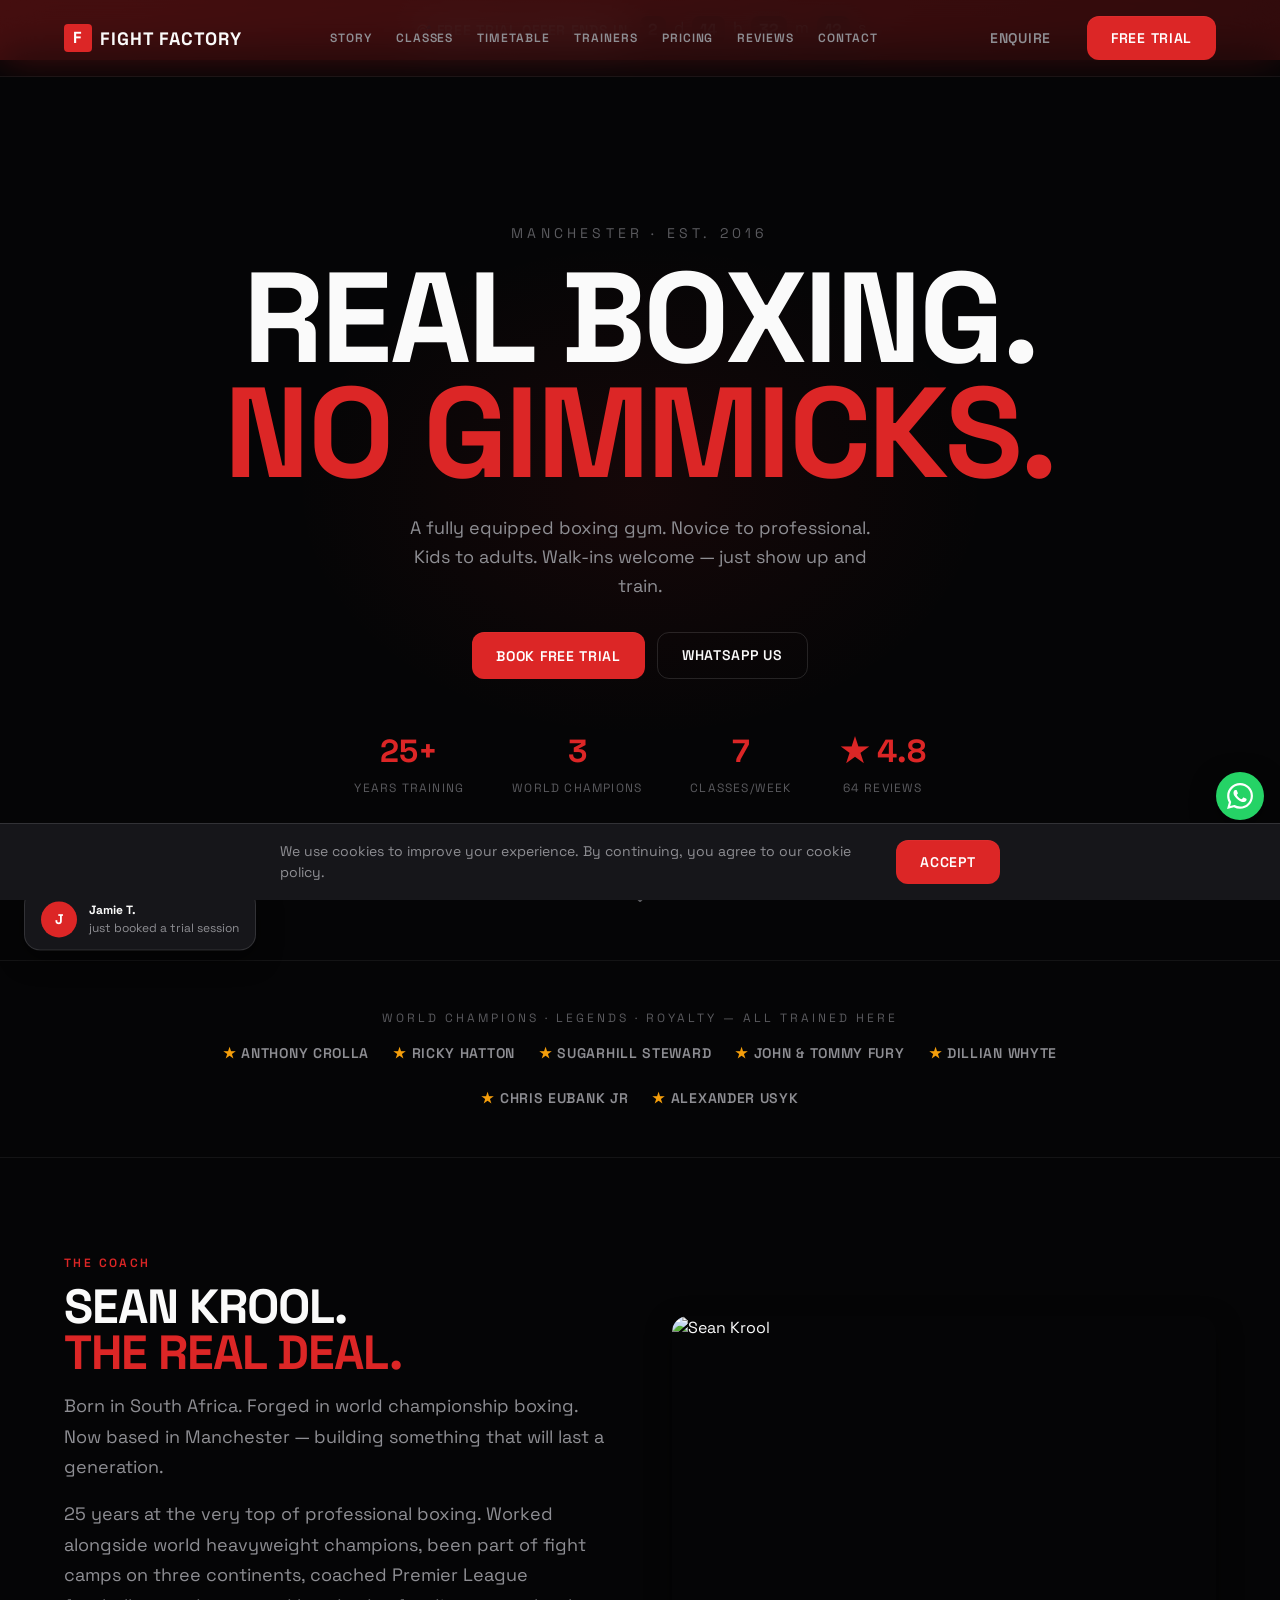
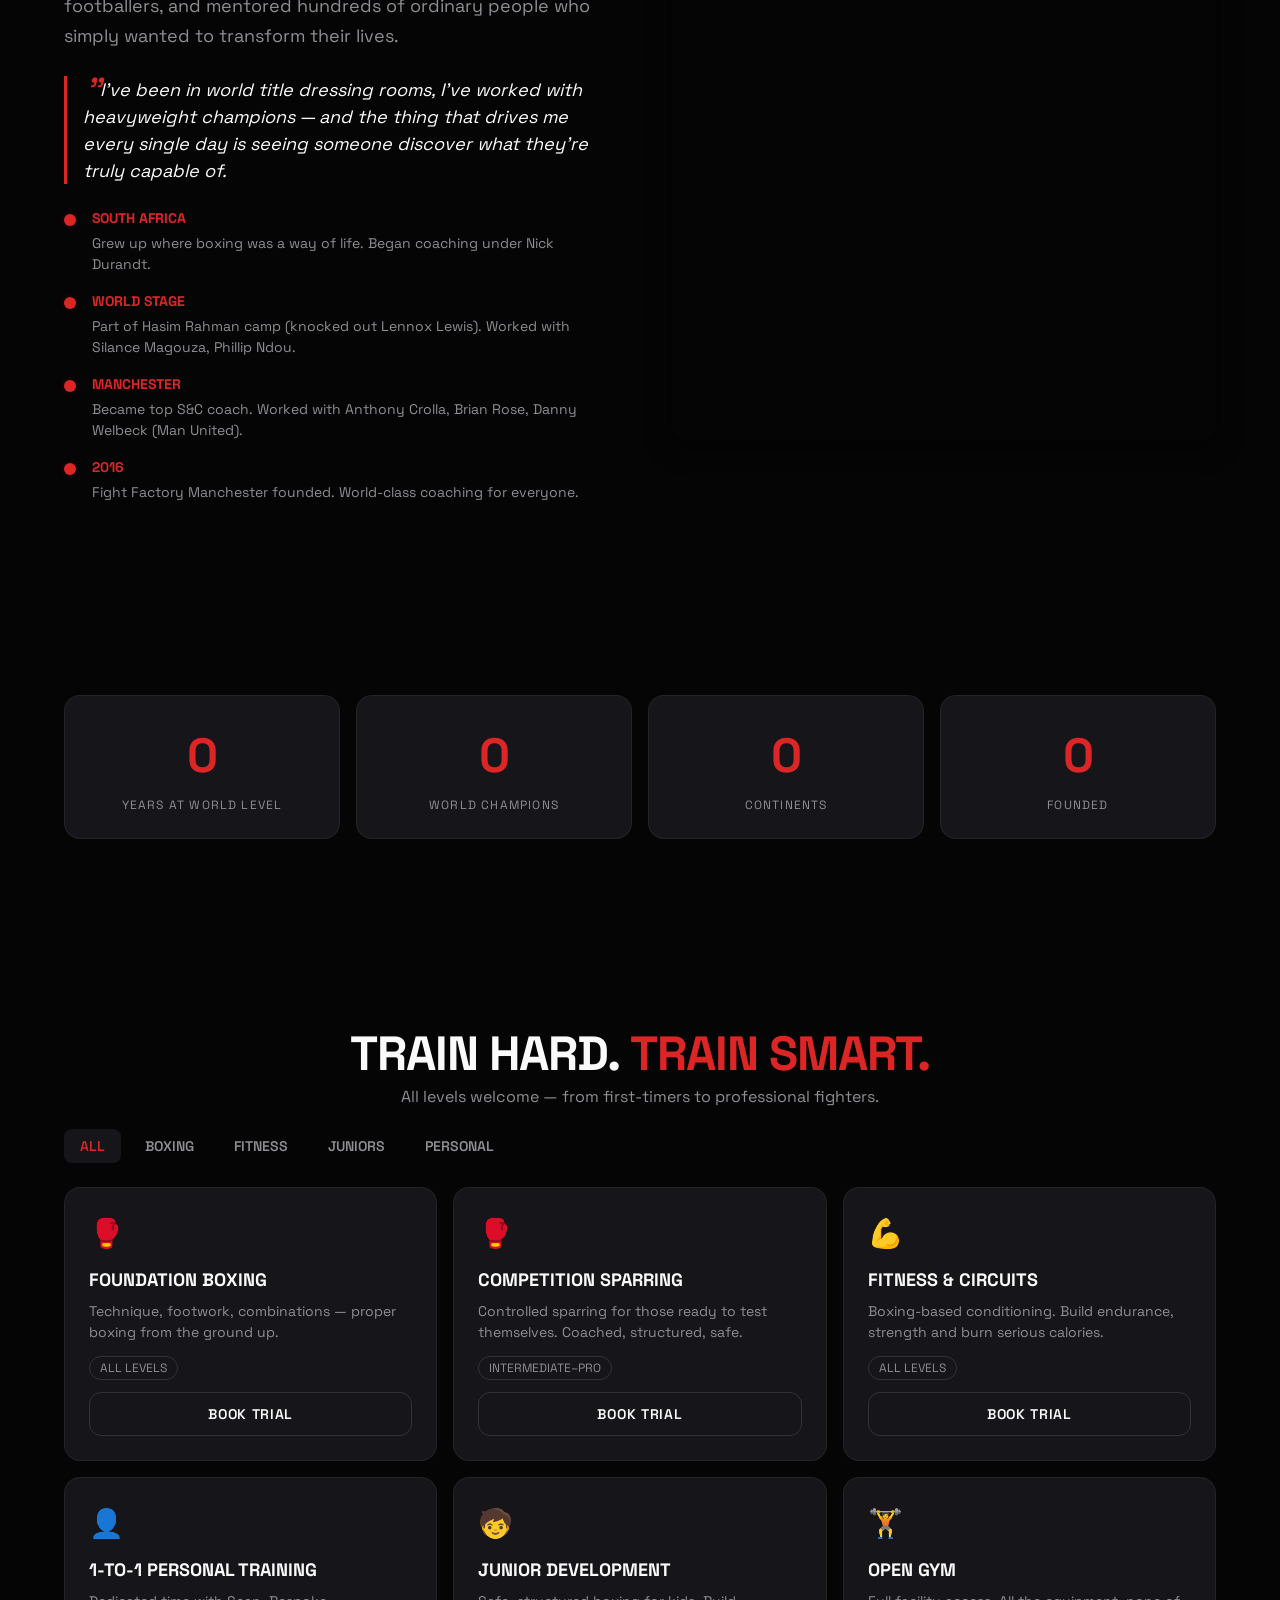
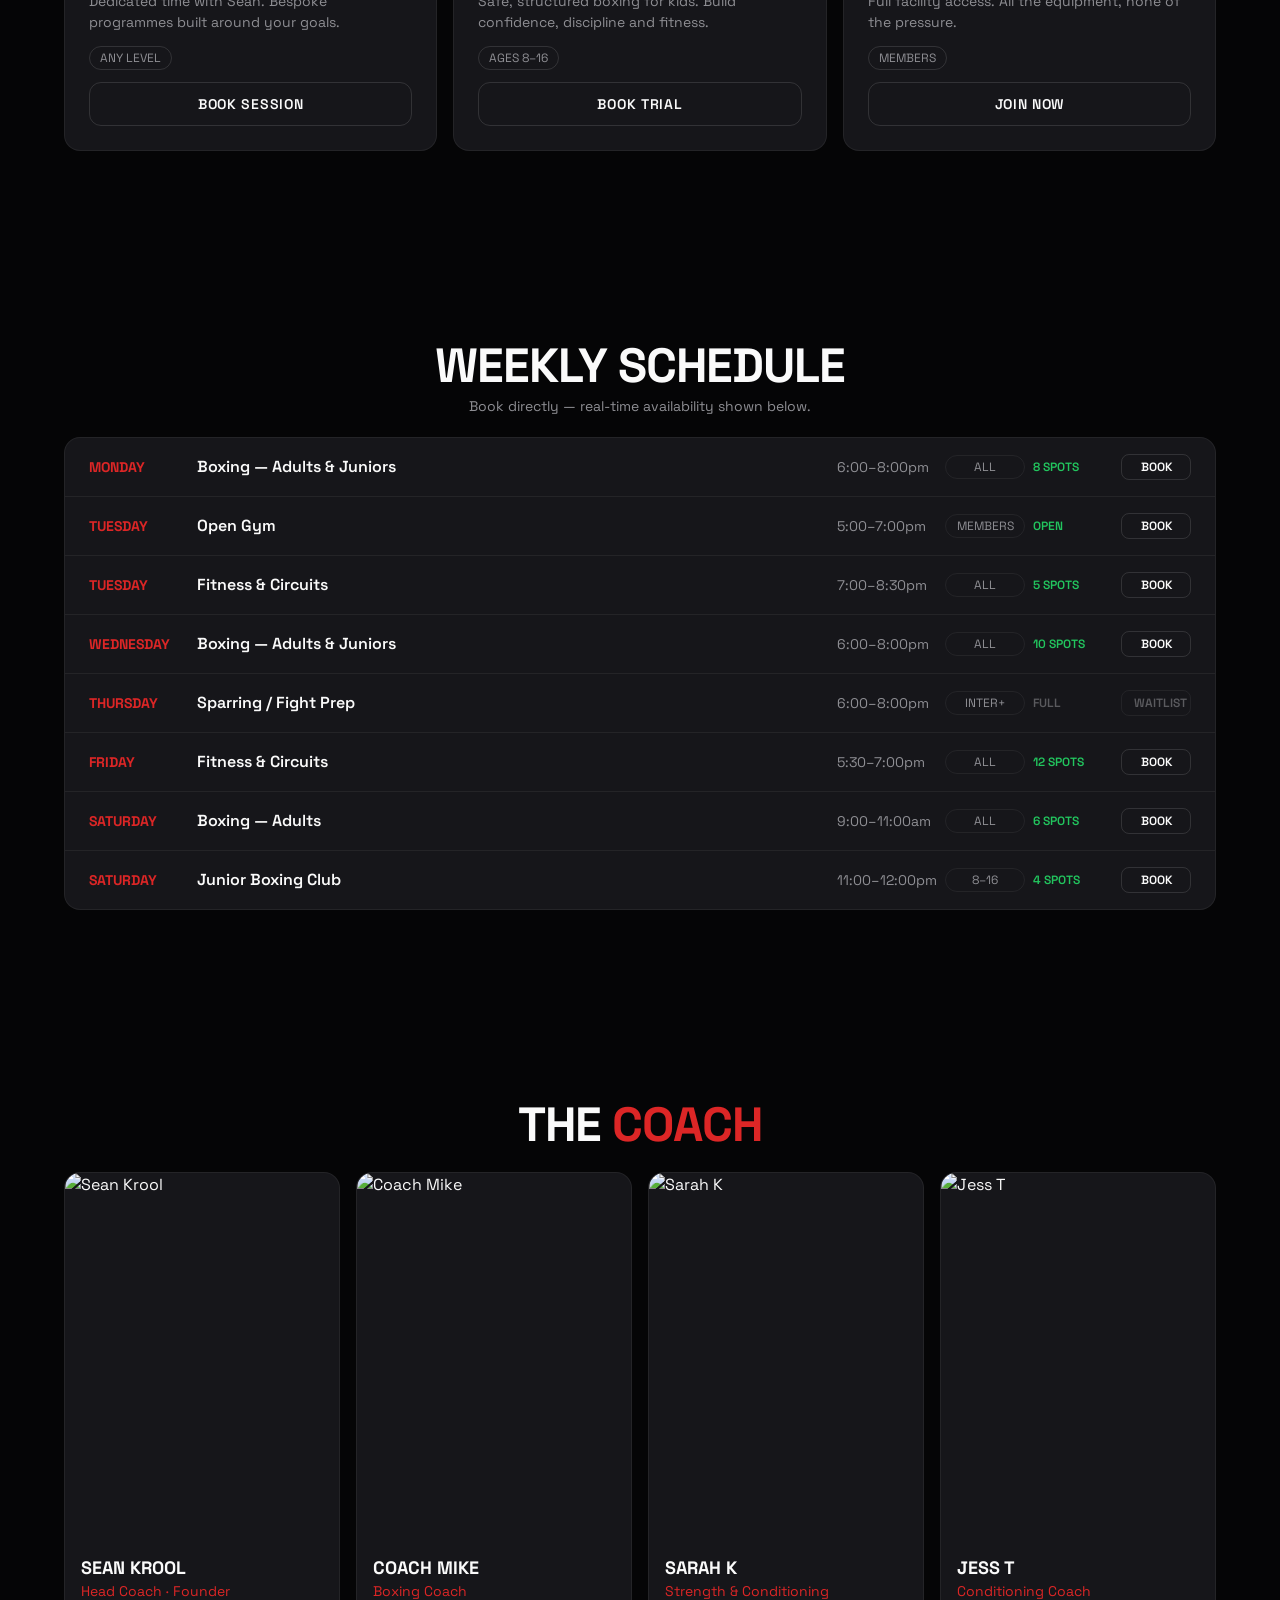
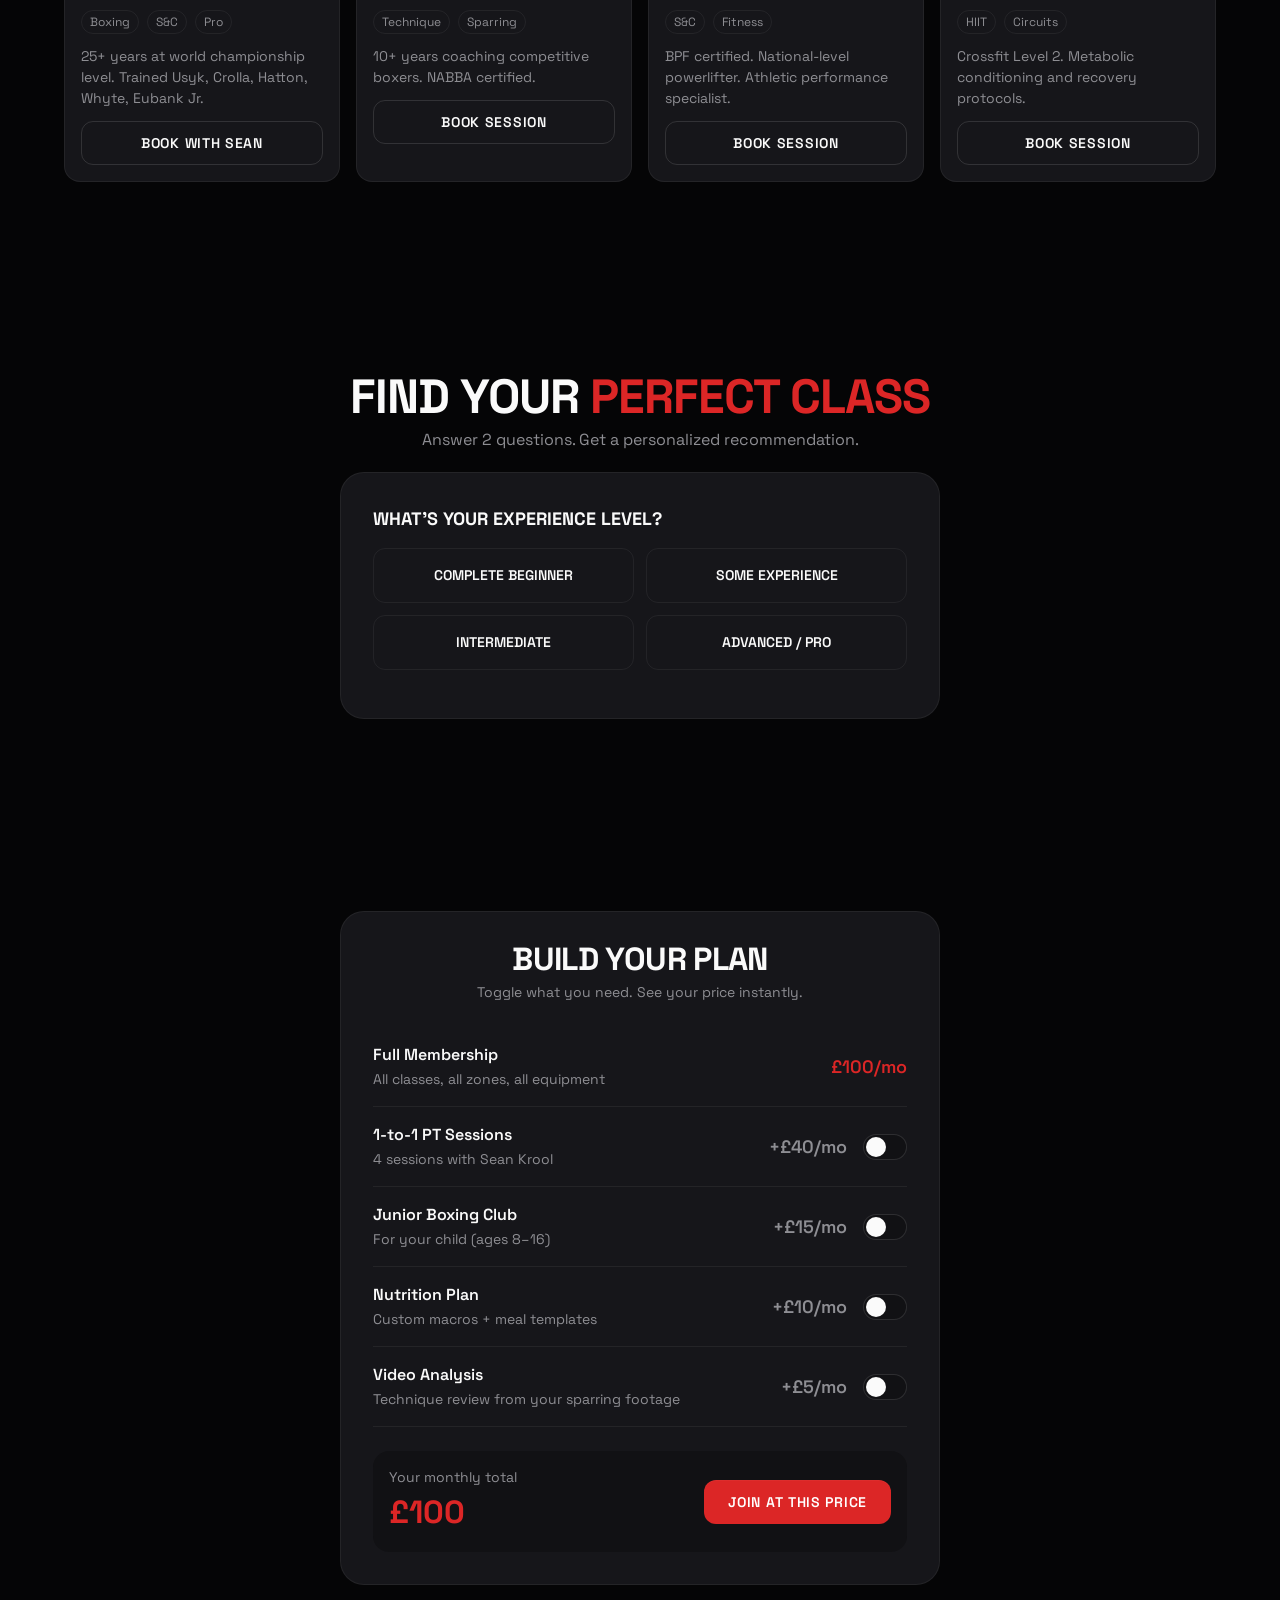
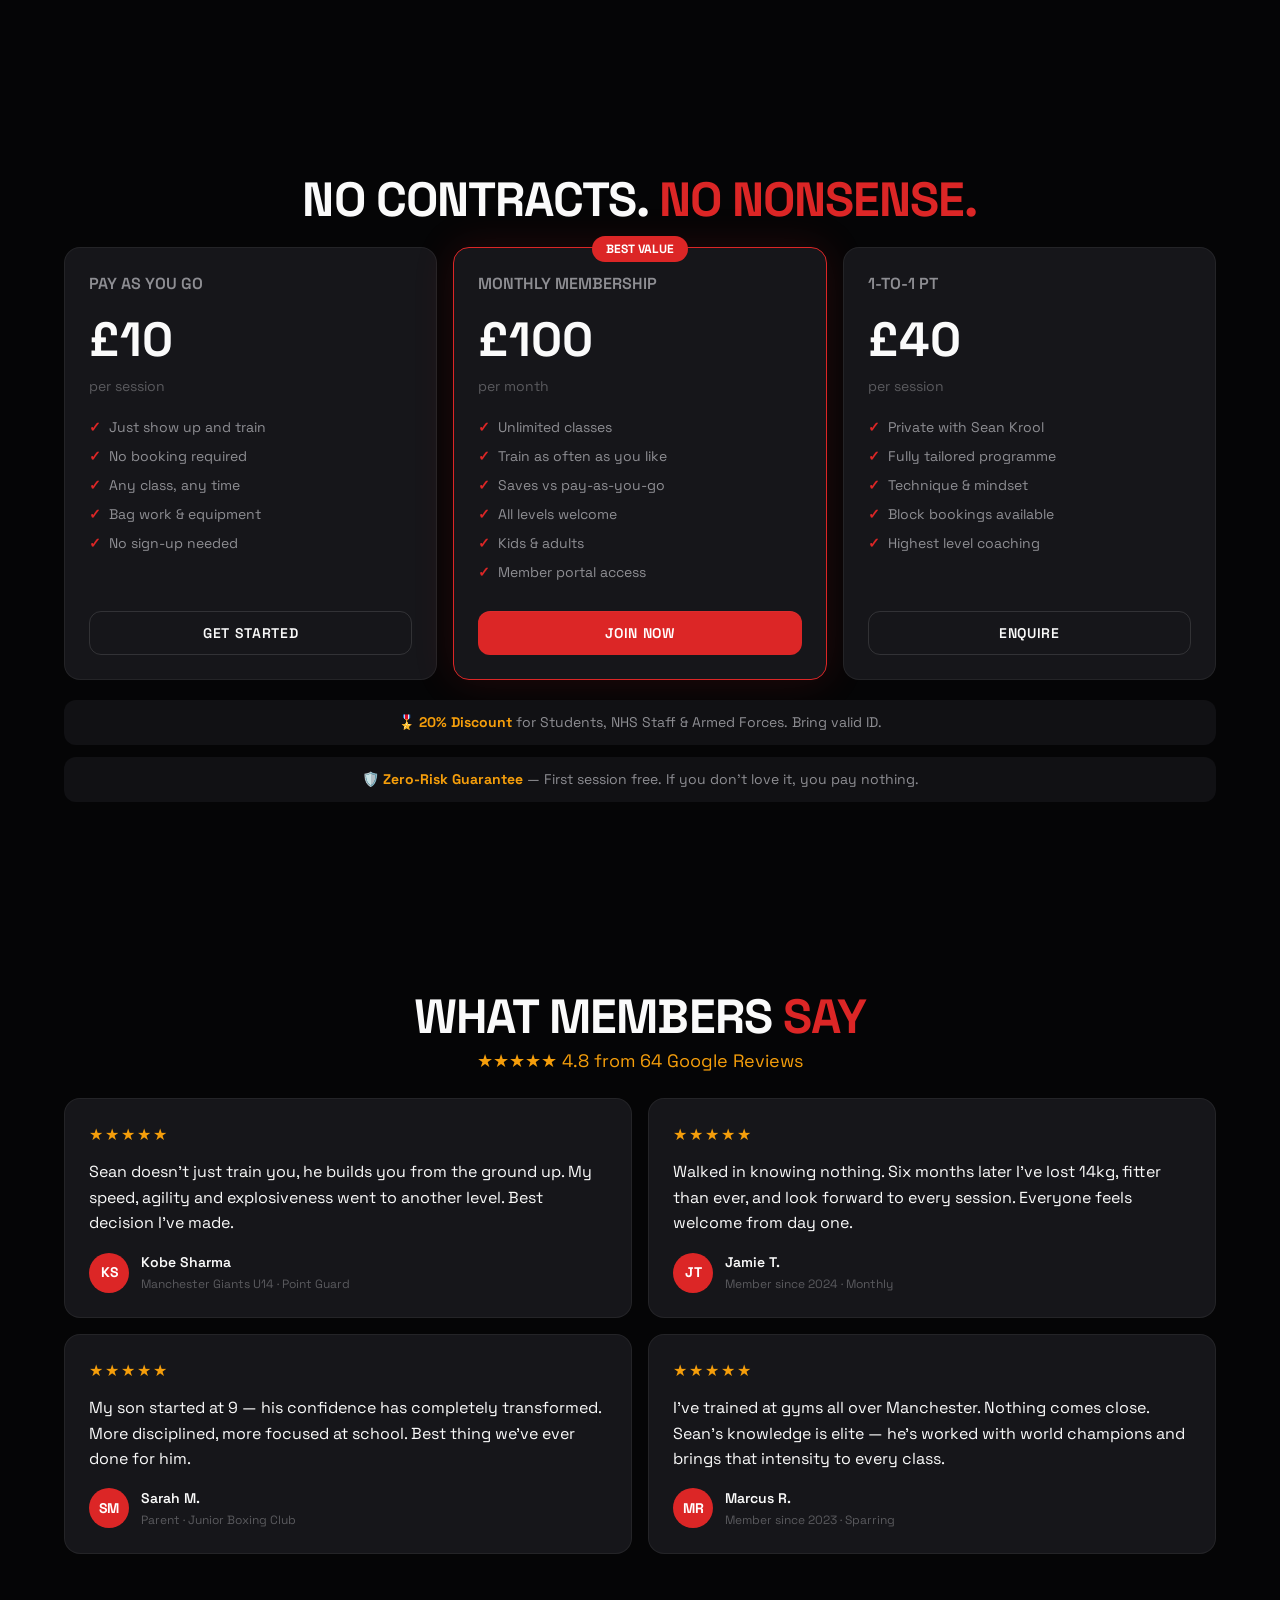
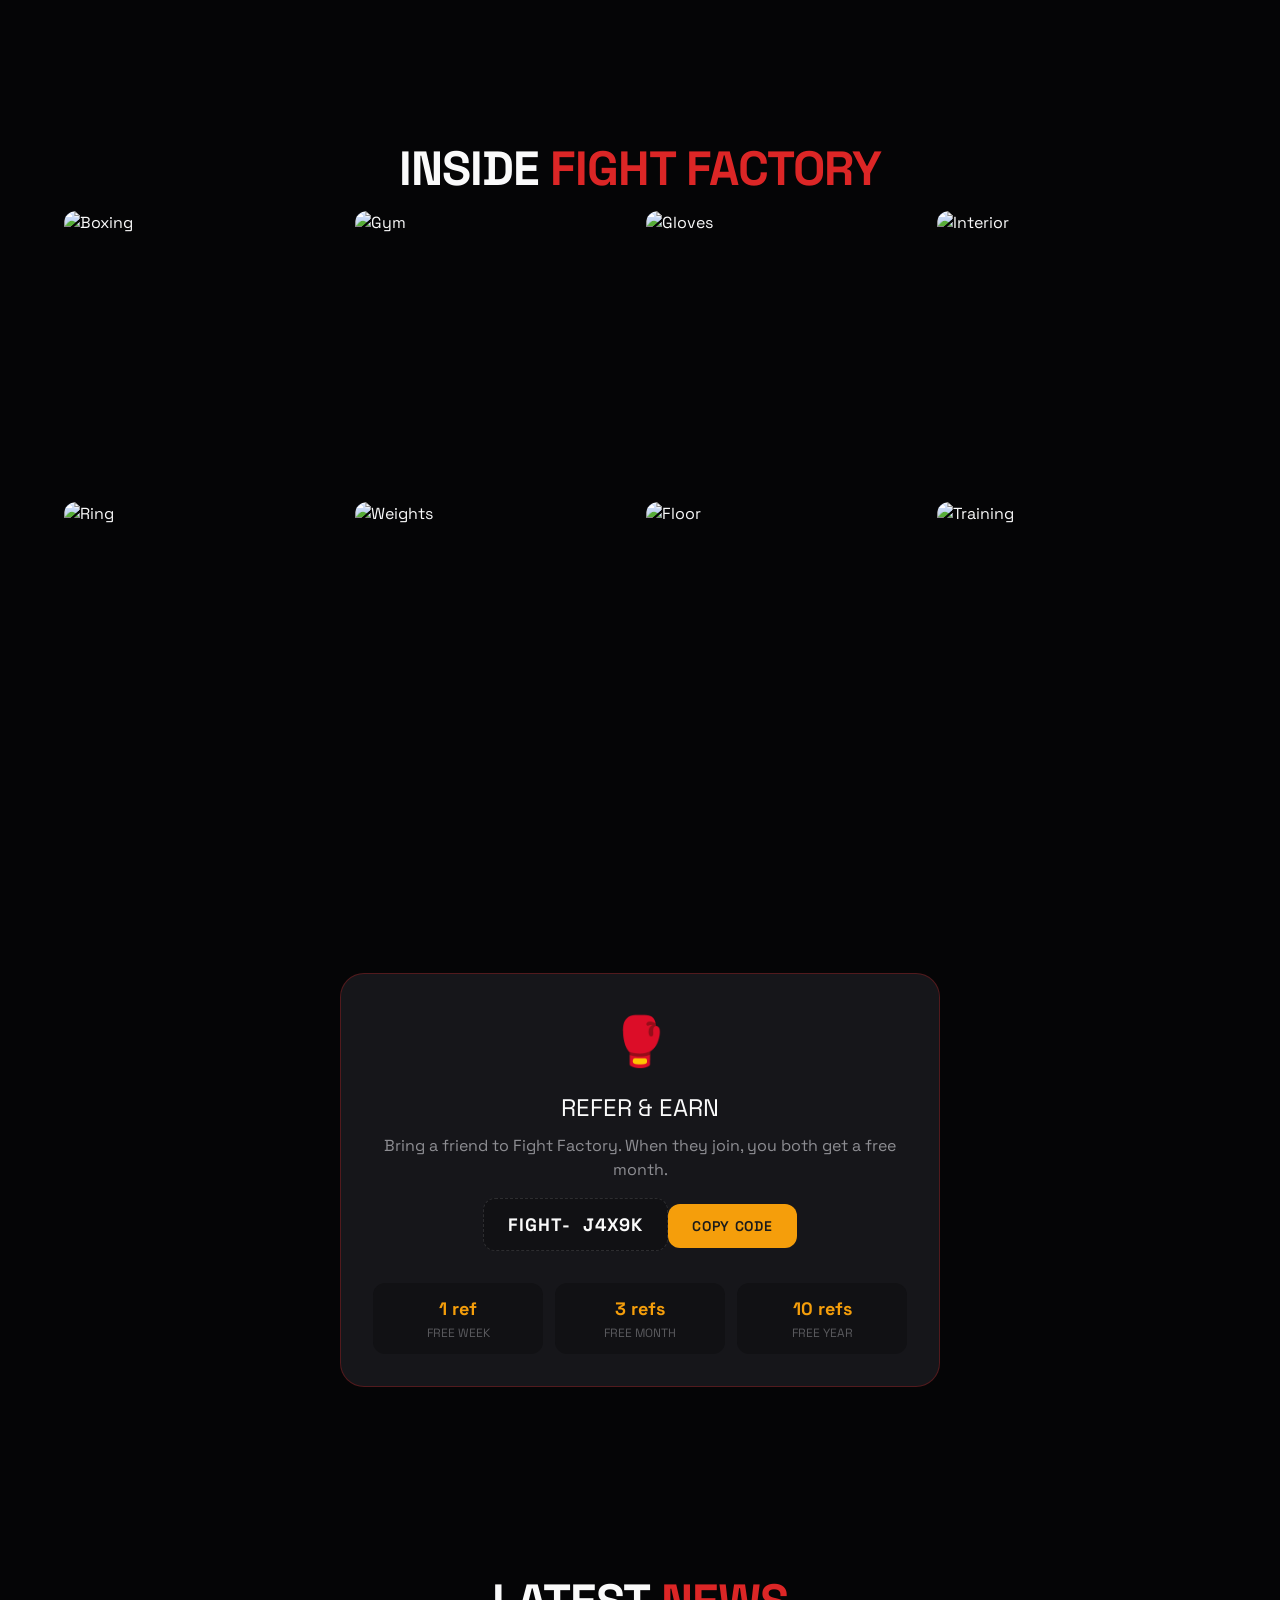
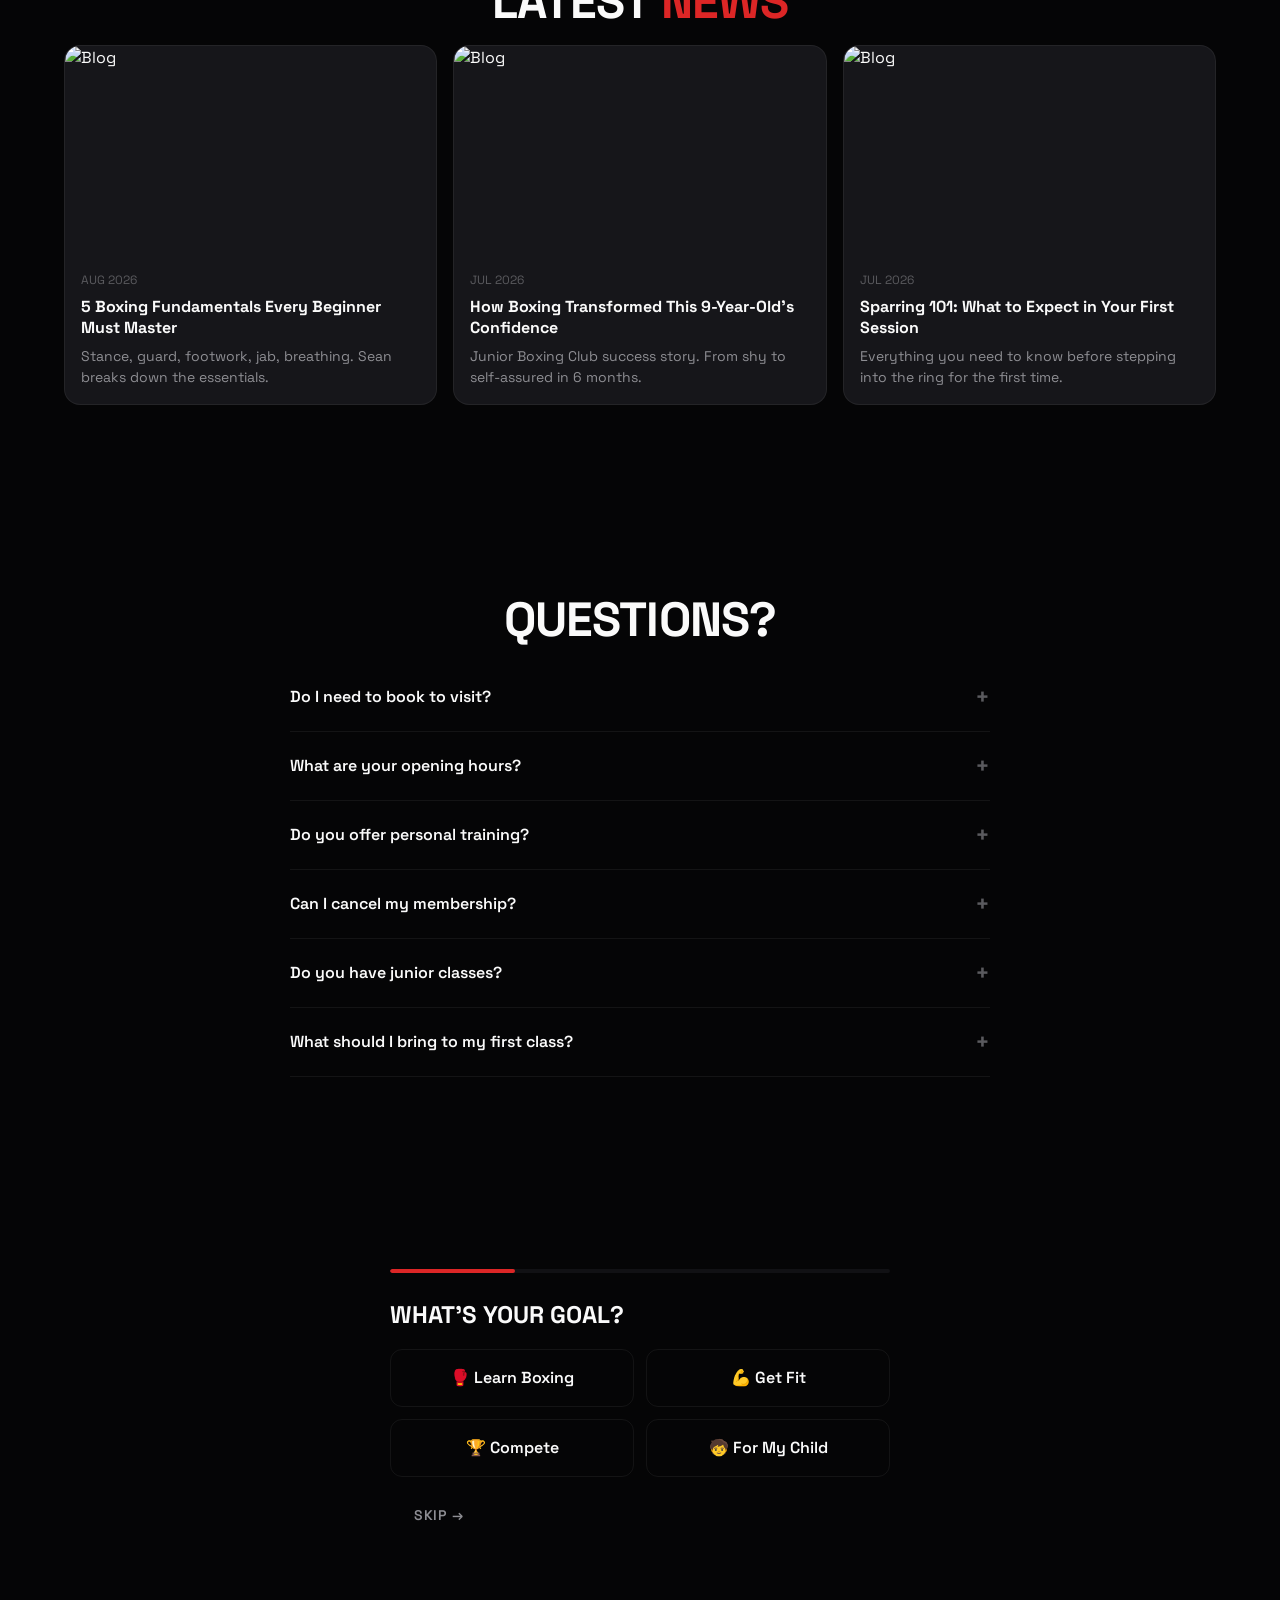
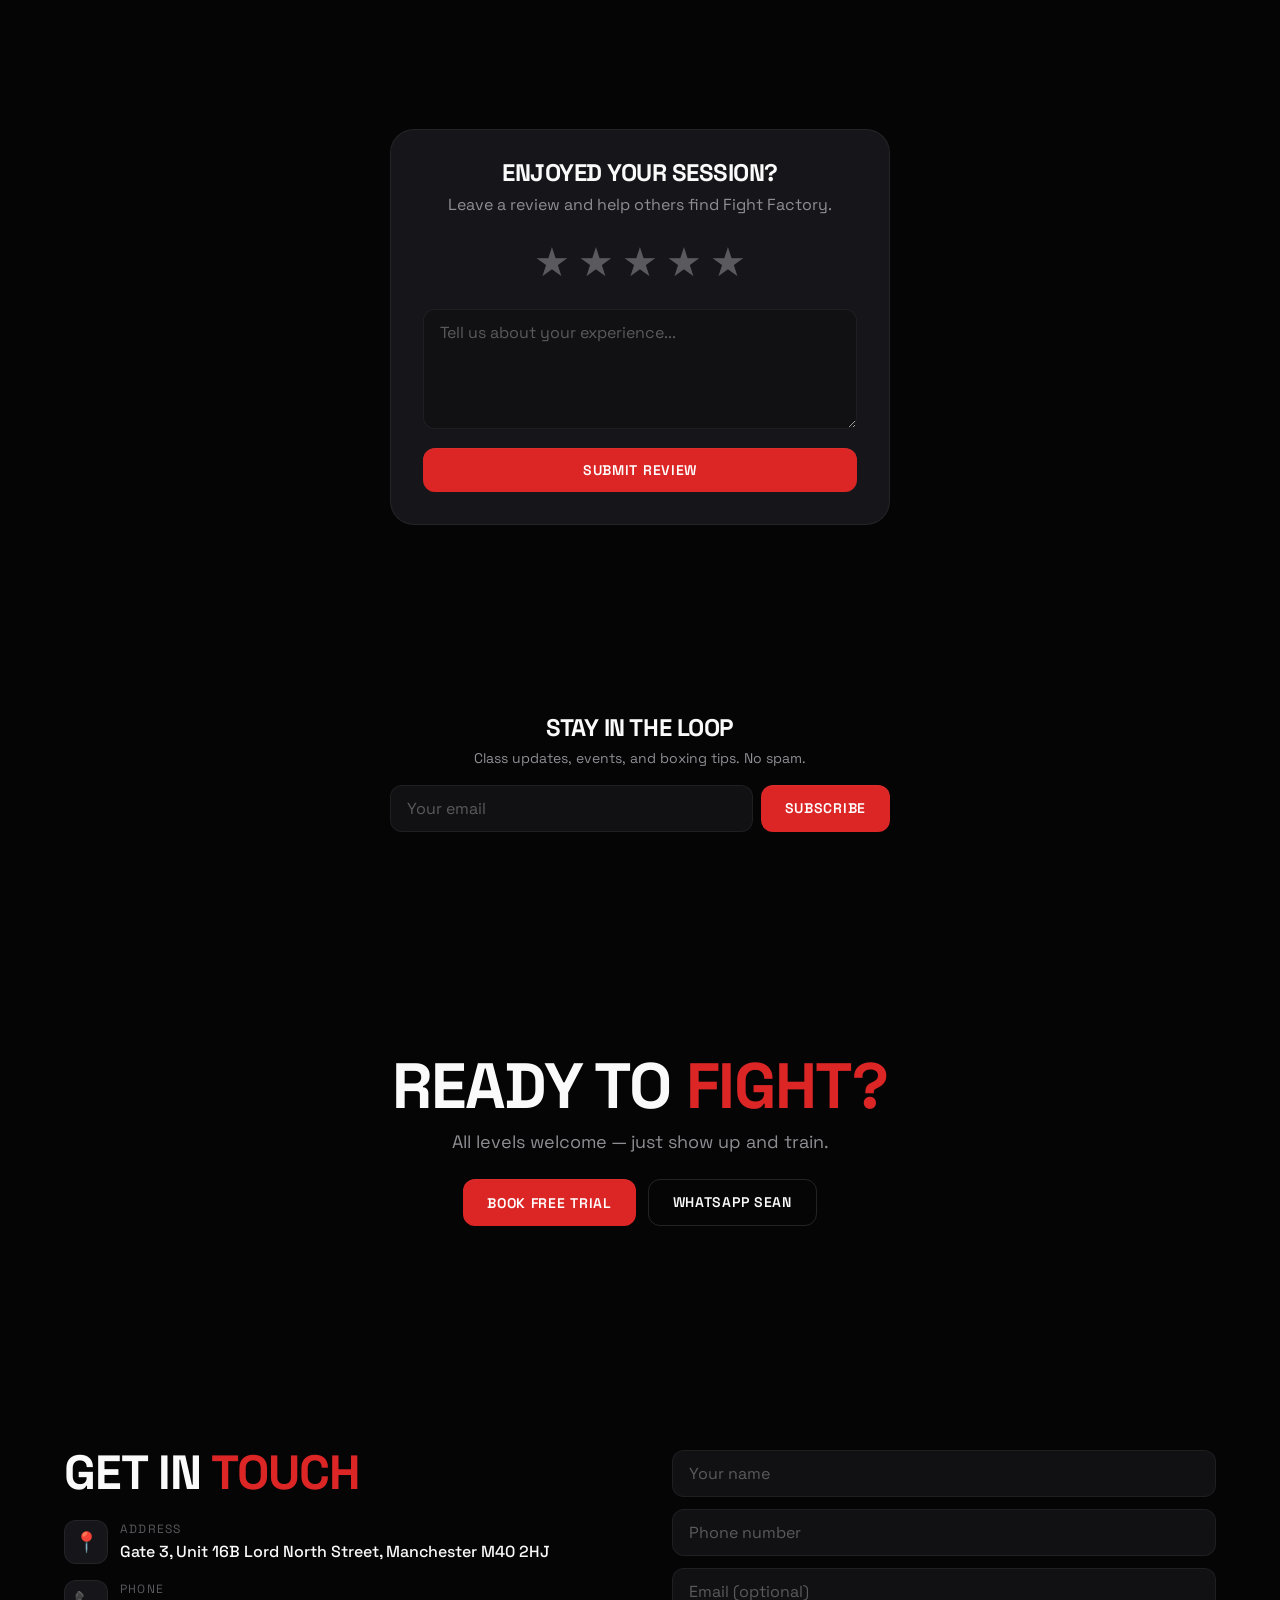
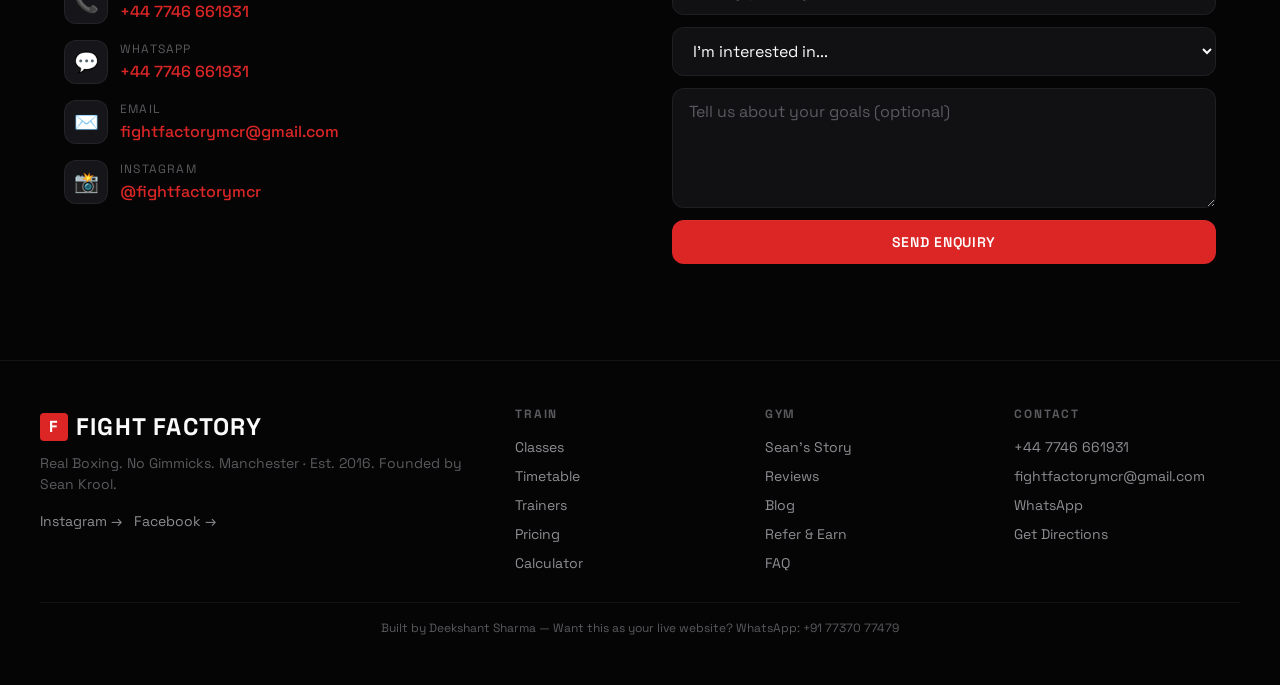
==== website/index.html @ 26ea892b "Fight Factory Manchester - Public Website" ====
<!DOCTYPE html>
<html lang="en">
<head>
<meta charset="UTF-8">
<meta name="viewport" content="width=device-width, initial-scale=1.0">
<title>Fight Factory Manchester — Real Boxing. No Gimmicks. | Sean Krool</title>
<meta name="description" content="Manchester's premier boxing gym. Founded 2016 by Sean Krool. 25+ years at world championship level. World champions trained here. Novice to pro. Walk-ins welcome.">
<meta name="keywords" content="boxing gym manchester, boxing classes manchester, personal trainer manchester, fight factory, sean krool, boxing training, junior boxing, sparring manchester">
<meta name="robots" content="index, follow, max-image-preview:large">
<link rel="canonical" href="https://www.fightfactorymanchester.com/">
<meta property="og:type" content="website">
<meta property="og:title" content="Fight Factory Manchester — Real Boxing. No Gimmicks.">
<meta property="og:description" content="World champions have walked through these doors. Now it's your turn. Founded 2016 by Sean Krool.">
<meta property="og:image" content="https://images.unsplash.com/photo-1549719386-74dfcbfcfac6?w=1200&q=80">
<meta property="og:url" content="https://www.fightfactorymanchester.com/">
<meta name="twitter:card" content="summary_large_image">
<meta name="twitter:title" content="Fight Factory Manchester — Real Boxing. No Gimmicks.">
<meta name="twitter:description" content="World champions have walked through these doors. Now it's your turn.">
<meta name="theme-color" content="#DC2626">
<script type="application/ld+json">
{"@context":"https://schema.org","@type":"HealthClub","name":"Fight Factory Manchester","founder":"Sean Krool","foundingDate":"2016","address":{"@type":"PostalAddress","streetAddress":"Gate 3, Unit 16B Lord North Street","addressLocality":"Manchester","postalCode":"M40 2HJ","addressCountry":"UK"},"telephone":"+447746661931","email":"fightfactorymcr@gmail.com","aggregateRating":{"@type":"AggregateRating","ratingValue":"4.8","reviewCount":"64","bestRating":"5"},"priceRange":"£10-£100","openingHoursSpecification":[{"@type":"OpeningHoursSpecification","dayOfWeek":["Monday","Tuesday","Wednesday","Thursday","Friday"],"opens":"17:00","closes":"20:30"},{"@type":"OpeningHoursSpecification","dayOfWeek":"Saturday","opens":"09:00","closes":"12:00"}],"sameAs":["https://www.instagram.com/fightfactorymcr/","https://www.facebook.com/p/Fight-Factory-MCR-100072137314331/"]}
</script>
<script type="application/ld+json">
{"@context":"https://schema.org","@type":"FAQPage","mainEntity":[{"@type":"Question","name":"Do I need to book to visit?","acceptedAnswer":{"@type":"Answer","text":"No. Walk in anytime during opening hours. Your first session is completely free."}},{"@type":"Question","name":"What are your opening hours?","acceptedAnswer":{"@type":"Answer","text":"Mon-Fri: 5PM-8:30PM. Saturday: 9AM-12PM. Members get extended access."}},{"@type":"Question","name":"Do you offer personal training?","acceptedAnswer":{"@type":"Answer","text":"Yes. 1-to-1 sessions with Sean Krool at £40/session. Block bookings available."}},{"@type":"Question","name":"Can I cancel my membership?","acceptedAnswer":{"@type":"Answer","text":"Yes. No contracts. Cancel anytime with no fees."}},{"@type":"Question","name":"Do you have junior classes?","acceptedAnswer":{"@type":"Answer","text":"Yes. Junior Boxing Club for ages 8-16, Saturdays 11AM-12PM."}}]}
</script>
<link rel="preconnect" href="https://fonts.googleapis.com">
<link rel="preconnect" href="https://fonts.gstatic.com" crossorigin>
<link href="https://fonts.googleapis.com/css2?family=Space+Grotesk:wght@400;500;600;700&display=swap" rel="stylesheet">
<style>
:root{--bg-deep:#050506;--bg-base:#0A0A0C;--bg-elevated:#111114;--bg-card:#16161A;--bg-hover:#1C1C20;--accent:#DC2626;--accent-bright:#EF4444;--accent-glow:rgba(220,38,38,0.15);--gold:#F59E0B;--gold-glow:rgba(245,158,11,0.12);--success:#22C55E;--text:#FAFAFA;--text-2:#8E8E93;--text-3:#5A5A5E;--border:rgba(255,255,255,0.06);--border-hover:rgba(255,255,255,0.12);--border-accent:rgba(220,38,38,0.3);--font:'Space Grotesk',sans-serif;--ease:cubic-bezier(0.16,1,0.3,1);--ease-expo:cubic-bezier(0.19,1,0.22,1);--dur:300ms;--dur-slow:600ms;--r-sm:8px;--r-md:12px;--r-lg:16px;--r-xl:24px}
*{margin:0;padding:0;box-sizing:border-box}html{scroll-behavior:smooth}body{background:var(--bg-deep);color:var(--text);font-family:var(--font);font-size:16px;line-height:1.5;-webkit-font-smoothing:antialiased;overflow-x:hidden}
h1,h2,h3,h4{font-family:var(--font);font-weight:700;line-height:0.95;letter-spacing:-0.02em;text-transform:uppercase}
section{padding:96px 24px;max-width:1200px;margin:0 auto}@media(max-width:768px){section{padding:64px 16px}}
a{color:inherit;text-decoration:none}img{max-width:100%;display:block}
.red{color:var(--accent)}
.btn{display:inline-flex;align-items:center;justify-content:center;gap:8px;font-family:var(--font);font-weight:600;font-size:14px;padding:12px 24px;border-radius:12px;border:none;cursor:pointer;transition:all 300ms var(--ease);text-transform:uppercase;letter-spacing:0.05em;min-height:44px;-webkit-tap-highlight-color:transparent}
.btn-primary{background:var(--accent);color:#fff;box-shadow:inset 0 1px 1px rgba(255,255,255,0.04)}.btn-primary:hover{transform:translateY(-1px);box-shadow:0 4px 12px rgba(0,0,0,0.4),0 0 40px var(--accent-glow);background:var(--accent-bright)}.btn-primary:active{transform:scale(0.98)}
.btn-secondary{background:transparent;color:var(--text);border:1px solid var(--border-hover)}.btn-secondary:hover{border-color:var(--text-2);background:var(--bg-elevated)}
.btn-ghost{background:transparent;color:var(--text-2)}.btn-ghost:hover{color:var(--text)}
.btn-gold{background:var(--gold);color:#1a1a1a}.btn-gold:hover{transform:translateY(-1px);box-shadow:0 4px 12px rgba(0,0,0,0.4),0 0 40px var(--gold-glow)}
.btn:focus-visible{outline:2px solid var(--accent);outline-offset:2px}

/* LOADER */.loader{position:fixed;inset:0;z-index:999;background:var(--bg-deep);display:flex;align-items:center;justify-content:center;flex-direction:column;gap:16px}.loader.hidden{opacity:0;pointer-events:none;transition:opacity 600ms var(--ease)}.loader-box{width:60px;height:60px;background:var(--accent);border-radius:12px;display:flex;align-items:center;justify-content:center;font-size:32px;font-weight:700;color:#fff;animation:pulse 1s infinite}@keyframes pulse{0%,100%{transform:scale(1)}50%{transform:scale(1.1)}}.loader-text{font-size:14px;color:var(--text-3);text-transform:uppercase;letter-spacing:0.3em}

/* SCROLL PROGRESS */.scroll-progress{position:fixed;top:0;left:0;height:3px;background:var(--accent);z-index:101;width:0%;transition:width 100ms linear}

/* COOKIE */.cookie{position:fixed;bottom:0;left:0;right:0;z-index:90;background:var(--bg-card);border-top:1px solid var(--border-hover);padding:16px 24px;display:flex;align-items:center;justify-content:center;gap:16px;transform:translateY(100%);transition:transform 600ms var(--ease)}.cookie.show{transform:translateY(0)}.cookie p{font-size:14px;color:var(--text-2);flex:1;max-width:600px;text-transform:none}@media(max-width:768px){.cookie{flex-direction:column;text-align:center}}

/* TOAST */.toast{position:fixed;bottom:24px;left:24px;z-index:80;background:var(--bg-card);border:1px solid var(--border-hover);border-radius:16px;padding:12px 16px;display:flex;align-items:center;gap:12px;box-shadow:0 8px 24px rgba(0,0,0,0.5);transform:translateY(120%);transition:transform 600ms var(--ease);max-width:320px}.toast.show{transform:translateY(0)}.toast-avatar{width:36px;height:36px;border-radius:50%;background:var(--accent);display:flex;align-items:center;justify-content:center;font-weight:700;font-size:14px;color:#fff;flex-shrink:0}.toast-text{font-size:12px;color:var(--text-2);text-transform:none}.toast-text strong{color:var(--text);display:block}@media(max-width:768px){.toast{display:none}}

/* BACK TOP */.back-top{position:fixed;bottom:24px;right:24px;width:44px;height:44px;background:var(--bg-card);border:1px solid var(--border-hover);border-radius:12px;display:flex;align-items:center;justify-content:center;cursor:pointer;z-index:70;opacity:0;pointer-events:none;transition:all 300ms var(--ease);font-size:20px;color:var(--text-2)}.back-top.show{opacity:1;pointer-events:auto}.back-top:hover{color:var(--accent);border-color:var(--accent)}

/* NAV */.nav{position:fixed;top:0;left:0;right:0;z-index:100;backdrop-filter:blur(20px);-webkit-backdrop-filter:blur(20px);background:rgba(5,5,6,0.7);border-bottom:1px solid var(--border);transition:padding 300ms var(--ease)}.nav-inner{max-width:1200px;margin:0 auto;display:flex;align-items:center;justify-content:space-between;padding:16px 24px}.nav.shrunk .nav-inner{padding:8px 24px}.nav-logo{font-weight:700;font-size:18px;letter-spacing:0.05em;text-transform:uppercase;display:flex;align-items:center;gap:8px}.logo-mark{width:28px;height:28px;background:var(--accent);border-radius:4px;display:flex;align-items:center;justify-content:center;font-size:16px;font-weight:700;color:#fff}.nav-links{display:flex;gap:24px}.nav-links a{font-size:12px;color:var(--text-2);transition:color 300ms var(--ease);font-weight:600;text-transform:uppercase;letter-spacing:0.08em}.nav-links a:hover{color:var(--text)}.nav-cta{display:flex;gap:12px;align-items:center}@media(max-width:768px){.nav-links{display:none}}

/* HERO */.hero{min-height:100vh;display:flex;flex-direction:column;align-items:center;justify-content:center;text-align:center;padding:128px 24px;position:relative;max-width:none}.hero::before{content:'';position:absolute;top:20%;left:50%;transform:translateX(-50%);width:700px;height:500px;background:radial-gradient(ellipse,var(--accent-glow) 0%,transparent 70%);opacity:0.5;pointer-events:none}.hero-est{font-size:14px;color:var(--text-3);letter-spacing:0.3em;text-transform:uppercase;margin-bottom:16px;position:relative}.hero h1{font-size:clamp(56px,10vw,128px);font-weight:700;line-height:0.9;max-width:900px;margin:0 auto 24px;position:relative}.hero-sub{font-size:18px;font-weight:400;color:var(--text-2);max-width:500px;margin:0 auto 32px;text-transform:none;line-height:1.6}.hero-ctas{display:flex;gap:12px;margin-bottom:48px;flex-wrap:wrap;justify-content:center}.hero-stats{display:flex;gap:48px;position:relative;flex-wrap:wrap;justify-content:center}.hero-stat{text-align:center}.hero-stat-num{font-size:32px;font-weight:700;color:var(--accent)}.hero-stat-label{font-size:12px;color:var(--text-3);text-transform:uppercase;letter-spacing:0.1em;margin-top:4px}.scroll-ind{position:absolute;bottom:48px;left:50%;transform:translateX(-50%);color:var(--text-3);font-size:24px;animation:bounce 2s infinite}@keyframes bounce{0%,100%{transform:translateX(-50%) translateY(0)}50%{transform:translateX(-50%) translateY(10px)}}

/* COUNTDOWN */.countdown-bar{max-width:none;padding:16px 24px;background:linear-gradient(135deg,var(--accent),#991B1B);text-align:center}.countdown-text{font-size:14px;font-weight:600;color:#fff;text-transform:uppercase;letter-spacing:0.05em}.countdown-timer{display:inline-flex;gap:8px;margin-left:12px}.countdown-unit{background:rgba(0,0,0,0.3);border-radius:8px;padding:2px 8px;font-weight:700}

/* CHAMPS */.champs{padding:48px 24px;border-top:1px solid var(--border);border-bottom:1px solid var(--border);max-width:none;text-align:center}.champs-label{font-size:12px;color:var(--text-3);text-transform:uppercase;letter-spacing:0.25em;margin-bottom:16px}.champs-list{display:flex;flex-wrap:wrap;justify-content:center;gap:24px;max-width:1000px;margin:0 auto}.champ{font-size:14px;font-weight:600;color:var(--text-2);text-transform:uppercase;letter-spacing:0.05em}.champ::before{content:'★ ';color:var(--gold)}

/* STORY */.story{display:grid;grid-template-columns:1fr 1fr;gap:64px;align-items:center}@media(max-width:768px){.story{grid-template-columns:1fr;gap:24px}}.story-label{font-size:12px;color:var(--accent);font-weight:600;text-transform:uppercase;letter-spacing:0.2em;margin-bottom:12px}.story h2{font-size:48px;margin-bottom:16px}.story p{color:var(--text-2);margin-bottom:16px;font-size:18px;line-height:1.7;text-transform:none}.story-quote{border-left:3px solid var(--accent);padding-left:16px;margin:24px 0;font-style:italic;color:var(--text);font-size:18px;line-height:1.5}.story-quote::before{content:'"';font-size:40px;color:var(--accent);line-height:0;vertical-align:-10px}.story-timeline{display:flex;flex-direction:column;gap:16px;margin-top:24px}.timeline-item{display:flex;gap:16px;align-items:flex-start}.timeline-dot{width:12px;height:12px;border-radius:50%;background:var(--accent);flex-shrink:0;margin-top:6px;box-shadow:0 0 8px var(--accent-glow)}.timeline-year{font-weight:700;font-size:14px;color:var(--accent);text-transform:uppercase}.timeline-text{font-size:14px;color:var(--text-2);margin-top:4px;text-transform:none}.story-img{border-radius:16px;overflow:hidden;box-shadow:0 8px 24px rgba(0,0,0,0.5);aspect-ratio:3/4}.story-img img{width:100%;height:100%;object-fit:cover}

/* STATS */.stats-grid{display:grid;grid-template-columns:repeat(4,1fr);gap:16px}@media(max-width:768px){.stats-grid{grid-template-columns:repeat(2,1fr)}}.stat{text-align:center;padding:24px;background:var(--bg-card);border:1px solid var(--border);border-radius:16px}.stat-val{font-size:48px;font-weight:700;color:var(--accent);text-transform:uppercase}.stat-label{font-size:12px;color:var(--text-2);margin-top:4px;text-transform:uppercase;letter-spacing:0.1em}

/* CLASSES */.classes-filter{display:flex;gap:8px;margin-bottom:24px;flex-wrap:wrap}.filter-btn{padding:8px 16px;border:none;background:transparent;color:var(--text-2);font-size:14px;font-weight:600;cursor:pointer;border-radius:8px;transition:all 300ms var(--ease);font-family:var(--font);text-transform:uppercase}.filter-btn.active{color:var(--accent);background:var(--bg-card)}.filter-btn:hover{color:var(--text)}.classes-grid{display:grid;grid-template-columns:repeat(3,1fr);gap:16px}@media(max-width:1024px){.classes-grid{grid-template-columns:repeat(2,1fr)}}@media(max-width:768px){.classes-grid{grid-template-columns:1fr}}.class-card{background:var(--bg-card);border:1px solid var(--border);border-radius:16px;padding:24px;transition:all 300ms var(--ease);cursor:pointer}.class-card:hover{transform:translateY(-4px);border-color:var(--border-accent);box-shadow:0 8px 24px rgba(0,0,0,0.5)}.class-icon{font-size:28px;margin-bottom:12px}.class-name{font-size:18px;font-weight:700;text-transform:uppercase;margin-bottom:8px}.class-desc{font-size:14px;color:var(--text-2);line-height:1.5;text-transform:none;margin-bottom:12px}.class-tag{display:inline-block;font-size:12px;padding:2px 10px;border:1px solid var(--border-hover);border-radius:100px;color:var(--text-2);text-transform:uppercase}.class-book{margin-top:12px}

/* TIMETABLE */.tt-table{background:var(--bg-card);border:1px solid var(--border);border-radius:16px;overflow:hidden}.tt-row{display:grid;grid-template-columns:100px 1fr 100px 80px 80px 70px;align-items:center;padding:16px 24px;border-bottom:1px solid var(--border);transition:background 300ms var(--ease);gap:8px}.tt-row:hover{background:var(--bg-hover)}.tt-row:last-child{border-bottom:none}.tt-day{font-weight:700;font-size:14px;color:var(--accent);text-transform:uppercase}.tt-time{font-size:14px;color:var(--text-2)}.tt-class{font-weight:600;font-size:16px}.tt-level{font-size:12px;padding:2px 8px;border:1px solid var(--border);border-radius:100px;color:var(--text-2);text-transform:uppercase;text-align:center}.tt-avail{font-size:12px;color:var(--success);text-transform:uppercase;font-weight:600}.tt-avail.full{color:var(--text-3)}.tt-book{font-size:12px;font-weight:600;padding:4px 12px;border:1px solid var(--border-hover);border-radius:8px;cursor:pointer;transition:all 300ms var(--ease);text-transform:uppercase;background:transparent;color:var(--text);font-family:var(--font)}.tt-book:hover{border-color:var(--accent);color:var(--accent)}.tt-book.full{color:var(--text-3);border-color:var(--border);cursor:not-allowed}@media(max-width:768px){.tt-row{grid-template-columns:70px 1fr 60px}.tt-time,.tt-level{display:none}}

/* TRAINERS */.trainer-grid{display:grid;grid-template-columns:repeat(4,1fr);gap:16px}@media(max-width:1024px){.trainer-grid{grid-template-columns:repeat(2,1fr)}}@media(max-width:768px){.trainer-grid{grid-template-columns:1fr}}.trainer-card{background:var(--bg-card);border:1px solid var(--border);border-radius:16px;overflow:hidden;transition:all 300ms var(--ease)}.trainer-card:hover{transform:translateY(-4px);border-color:var(--border-hover);box-shadow:0 8px 24px rgba(0,0,0,0.5)}.trainer-img{width:100%;aspect-ratio:3/4;overflow:hidden}.trainer-img img{width:100%;height:100%;object-fit:cover}.trainer-body{padding:16px}.trainer-name{font-size:18px;font-weight:700;text-transform:uppercase}.trainer-role{font-size:14px;color:var(--accent);margin-bottom:8px}.trainer-tags{display:flex;flex-wrap:wrap;gap:8px;margin-bottom:12px}.trainer-tag{font-size:12px;padding:2px 8px;border:1px solid var(--border);border-radius:100px;color:var(--text-2)}.trainer-bio{font-size:14px;color:var(--text-2);line-height:1.5;text-transform:none;margin-bottom:12px}

/* CALCULATOR */.calc-card{max-width:600px;margin:0 auto;background:var(--bg-card);border:1px solid var(--border);border-radius:24px;padding:32px}.calc-title{font-size:32px;margin-bottom:8px;text-align:center}.calc-sub{text-align:center;color:var(--text-2);font-size:14px;margin-bottom:24px;text-transform:none}.calc-row{display:flex;align-items:center;justify-content:space-between;padding:16px 0;border-bottom:1px solid var(--border)}.calc-row:last-of-type{border-bottom:none}.calc-row-left{flex:1}.calc-row-label{font-weight:600;font-size:16px}.calc-row-desc{font-size:14px;color:var(--text-2);margin-top:2px;text-transform:none}.calc-row-right{display:flex;align-items:center;gap:16px}.calc-row-price{font-weight:600;font-size:18px;color:var(--text-2)}.calc-row.locked .calc-row-price{color:var(--accent)}.toggle{position:relative;width:44px;height:26px;background:var(--bg-elevated);border:1px solid var(--border-hover);border-radius:100px;cursor:pointer;transition:all 300ms var(--ease);flex-shrink:0}.toggle.on{background:var(--accent);border-color:var(--accent)}.toggle::after{content:'';position:absolute;top:2px;left:2px;width:20px;height:20px;background:var(--text);border-radius:50%;transition:transform 300ms var(--ease)}.toggle.on::after{transform:translateX(18px);background:#fff}.calc-result{margin-top:24px;padding:16px;background:var(--bg-elevated);border-radius:16px;display:flex;align-items:center;justify-content:space-between}.calc-total-label{font-size:14px;color:var(--text-2)}.calc-total-amount{font-size:32px;font-weight:700;color:var(--accent)}

/* PRICING */.pricing-grid{display:grid;grid-template-columns:repeat(3,1fr);gap:16px}@media(max-width:768px){.pricing-grid{grid-template-columns:1fr}}.price-card{background:var(--bg-card);border:1px solid var(--border);border-radius:16px;padding:24px;display:flex;flex-direction:column;position:relative}.price-card.featured{border-color:var(--accent);box-shadow:0 0 40px var(--accent-glow)}.price-tag{position:absolute;top:-12px;left:50%;transform:translateX(-50%);background:var(--accent);color:#fff;font-size:12px;font-weight:700;padding:4px 14px;border-radius:100px;text-transform:uppercase}.price-name{font-size:16px;color:var(--text-2);font-weight:600;text-transform:uppercase;margin-bottom:8px}.price-amount{font-size:48px;font-weight:700}.price-period{font-size:14px;color:var(--text-3);margin-bottom:16px}.price-features{list-style:none;margin-bottom:24px;flex:1}.price-features li{font-size:14px;color:var(--text-2);padding:4px 0;display:flex;align-items:center;gap:8px;text-transform:none}.price-features li::before{content:'✓';color:var(--accent);font-weight:700}.price-note{text-align:center;margin-top:20px;padding:12px;background:var(--bg-elevated);border-radius:12px;font-size:14px;color:var(--text-2);text-transform:none}.price-note strong{color:var(--gold)}

/* TESTIMONIALS */.testi-grid{display:grid;grid-template-columns:repeat(2,1fr);gap:16px}@media(max-width:768px){.testi-grid{grid-template-columns:1fr}}.testi-card{background:var(--bg-card);border:1px solid var(--border);border-radius:16px;padding:24px}.testi-stars{color:var(--gold);font-size:16px;margin-bottom:12px;letter-spacing:2px}.testi-text{font-size:16px;color:var(--text);line-height:1.6;margin-bottom:16px;text-transform:none}.testi-author{display:flex;align-items:center;gap:12px}.testi-avatar{width:40px;height:40px;border-radius:50%;background:var(--accent);display:flex;align-items:center;justify-content:center;font-weight:700;color:#fff;font-size:14px}.testi-name{font-weight:600;font-size:14px}.testi-meta{font-size:12px;color:var(--text-3);margin-top:2px;text-transform:none}

/* GALLERY */.gallery-grid{display:grid;grid-template-columns:repeat(4,1fr);gap:12px}@media(max-width:768px){.gallery-grid{grid-template-columns:repeat(2,1fr)}}.gallery-item{aspect-ratio:1;border-radius:12px;overflow:hidden;cursor:pointer}.gallery-item img{width:100%;height:100%;object-fit:cover;transition:transform 600ms var(--ease)}.gallery-item:hover img{transform:scale(1.1)}

/* LIGHTBOX */.lightbox{position:fixed;inset:0;z-index:200;background:rgba(0,0,0,0.9);display:none;align-items:center;justify-content:center;padding:24px}.lightbox.show{display:flex}.lightbox img{max-width:90%;max-height:90vh;border-radius:16px}.lightbox-close{position:absolute;top:16px;right:16px;width:44px;height:44px;background:var(--bg-card);border:1px solid var(--border);border-radius:50%;display:flex;align-items:center;justify-content:center;cursor:pointer;font-size:24px;color:var(--text)}

/* REFERRAL */.referral-card{max-width:600px;margin:0 auto;background:var(--bg-card);border:1px solid var(--border-accent);border-radius:24px;padding:32px;text-align:center}.referral-icon{font-size:48px;margin-bottom:12px}.referral-title{font-size:24px;margin-bottom:8px;text-transform:uppercase}.referral-desc{color:var(--text-2);margin-bottom:16px;text-transform:none}.referral-code{display:inline-flex;align-items:center;gap:12px;padding:12px 24px;background:var(--bg-elevated);border:1px dashed var(--border-hover);border-radius:12px;font-weight:700;font-size:18px;letter-spacing:0.05em;margin-bottom:16px}.referral-rewards{display:grid;grid-template-columns:repeat(3,1fr);gap:12px;margin-top:16px}.referral-reward{padding:12px;background:var(--bg-elevated);border-radius:12px}.referral-reward-val{font-size:18px;font-weight:700;color:var(--gold)}.referral-reward-label{font-size:12px;color:var(--text-3);margin-top:2px;text-transform:uppercase}

/* QUIZ */.quiz-card{max-width:600px;margin:0 auto;background:var(--bg-card);border:1px solid var(--border);border-radius:24px;padding:32px}.quiz-question{font-size:18px;font-weight:700;margin-bottom:16px;text-transform:uppercase}.quiz-options{display:grid;grid-template-columns:1fr 1fr;gap:12px;margin-bottom:16px}@media(max-width:768px){.quiz-options{grid-template-columns:1fr}}.quiz-option{padding:16px;border:1px solid var(--border);border-radius:12px;cursor:pointer;transition:all 300ms var(--ease);text-align:center;font-size:14px;font-weight:600;text-transform:uppercase}.quiz-option:hover{border-color:var(--accent);background:var(--bg-elevated);color:var(--accent)}.quiz-result{display:none;padding:24px;background:var(--bg-elevated);border-radius:16px}.quiz-result.show{display:block;animation:fadeIn 300ms var(--ease)}.quiz-result-title{font-size:18px;font-weight:700;color:var(--accent);margin-bottom:8px;text-transform:uppercase}.quiz-result-desc{color:var(--text-2);text-transform:none}

/* BLOG */.blog-grid{display:grid;grid-template-columns:repeat(3,1fr);gap:16px}@media(max-width:768px){.blog-grid{grid-template-columns:1fr}}.blog-card{background:var(--bg-card);border:1px solid var(--border);border-radius:16px;overflow:hidden;transition:all 300ms var(--ease)}.blog-card:hover{transform:translateY(-4px);border-color:var(--border-hover);box-shadow:0 8px 24px rgba(0,0,0,0.5)}.blog-img{aspect-ratio:16/9;overflow:hidden}.blog-img img{width:100%;height:100%;object-fit:cover}.blog-body{padding:16px}.blog-date{font-size:12px;color:var(--text-3);text-transform:uppercase;margin-bottom:8px}.blog-title{font-size:16px;font-weight:700;margin-bottom:8px;text-transform:none;line-height:1.3}.blog-excerpt{font-size:14px;color:var(--text-2);line-height:1.5;text-transform:none}

/* FAQ */.faq-list{max-width:700px;margin:0 auto}.faq-item{border-bottom:1px solid var(--border);padding:16px 0;cursor:pointer}.faq-q{display:flex;align-items:center;justify-content:space-between;font-weight:600;font-size:16px}.faq-icon{font-size:24px;color:var(--text-3);transition:transform 300ms var(--ease)}.faq-item.open .faq-icon{transform:rotate(45deg);color:var(--accent)}.faq-a{max-height:0;overflow:hidden;transition:max-height 600ms var(--ease);color:var(--text-2);font-size:14px;text-transform:none}.faq-item.open .faq-a{max-height:200px;padding-top:12px}

/* LEAD FORM */.lead-form{max-width:500px;margin:0 auto}.lead-step{display:none}.lead-step.active{display:block;animation:fadeIn 300ms var(--ease)}.lead-progress{display:flex;gap:8px;margin-bottom:24px}.lead-bar{flex:1;height:4px;background:var(--bg-elevated);border-radius:100px;overflow:hidden}.lead-bar-fill{height:100%;background:var(--accent);border-radius:100px;width:25%;transition:width 300ms var(--ease)}.lead-question{font-size:24px;font-weight:700;margin-bottom:16px;text-transform:uppercase}.lead-options{display:grid;grid-template-columns:1fr 1fr;gap:12px;margin-bottom:16px}@media(max-width:768px){.lead-options{grid-template-columns:1fr}}.lead-option{padding:16px;border:1px solid var(--border);border-radius:12px;cursor:pointer;transition:all 300ms var(--ease);text-align:center;font-weight:600}.lead-option:hover,.lead-option.selected{border-color:var(--accent);background:var(--bg-elevated);color:var(--accent)}.lead-nav{display:flex;justify-content:space-between}.lead-success{display:none;text-align:center;padding:24px}.lead-success.show{display:block;animation:fadeIn 300ms var(--ease)}.lead-success-icon{font-size:48px;margin-bottom:12px}.lead-success h3{font-size:24px;margin-bottom:8px}

/* REVIEW */.review-prompt{max-width:500px;margin:0 auto;text-align:center;background:var(--bg-card);border:1px solid var(--border);border-radius:24px;padding:32px}.review-stars{display:flex;justify-content:center;gap:8px;margin:16px 0}.review-star{font-size:40px;color:var(--text-3);cursor:pointer;transition:color 300ms var(--ease)}.review-star.active,.review-star:hover{color:var(--gold)}

/* NEWSLETTER */.newsletter{max-width:500px;margin:0 auto;text-align:center}.newsletter h3{font-size:24px;margin-bottom:8px}.newsletter p{color:var(--text-2);margin-bottom:16px;font-size:14px;text-transform:none}.newsletter-form{display:flex;gap:8px}.newsletter-input{flex:1}@media(max-width:768px){.newsletter-form{flex-direction:column}}

/* CONTACT */.contact-grid{display:grid;grid-template-columns:1fr 1fr;gap:64px;align-items:start}@media(max-width:768px){.contact-grid{grid-template-columns:1fr}}.contact-info{display:flex;flex-direction:column;gap:16px}.contact-item{display:flex;align-items:flex-start;gap:12px}.contact-icon{width:44px;height:44px;background:var(--bg-card);border:1px solid var(--border);border-radius:12px;display:flex;align-items:center;justify-content:center;font-size:20px;flex-shrink:0}.contact-label{font-size:12px;color:var(--text-3);text-transform:uppercase;letter-spacing:0.1em;margin-bottom:2px}.contact-val{font-size:16px;font-weight:500}.contact-val a{color:var(--accent)}
.input{background:var(--bg-elevated);border:1px solid var(--border);border-radius:12px;padding:12px 16px;color:var(--text);font-size:16px;font-family:var(--font);transition:border-color 300ms var(--ease);min-height:44px;width:100%}.input:focus{outline:none;border-color:var(--accent);box-shadow:0 0 0 3px var(--accent-glow)}.input::placeholder{color:var(--text-3)}textarea.input{min-height:120px;resize:vertical}select.input{cursor:pointer}

/* FOOTER */.footer{border-top:1px solid var(--border);padding:48px 24px}.footer-inner{max-width:1200px;margin:0 auto;display:grid;grid-template-columns:2fr 1fr 1fr 1fr;gap:24px}@media(max-width:768px){.footer-inner{grid-template-columns:1fr}}.footer-col h4{font-size:12px;color:var(--text-3);text-transform:uppercase;letter-spacing:0.15em;margin-bottom:12px}.footer-col a{display:block;font-size:14px;color:var(--text-2);padding:4px 0;text-transform:none}.footer-col a:hover{color:var(--text)}.footer-logo{font-weight:700;font-size:24px;letter-spacing:0.05em;text-transform:uppercase;margin-bottom:8px;display:flex;align-items:center;gap:8px}.footer-desc{font-size:14px;color:var(--text-3);margin-bottom:12px;text-transform:none}.footer-credit{grid-column:1/-1;font-size:12px;color:var(--text-3);padding-top:16px;border-top:1px solid var(--border);text-align:center;text-transform:none}

/* REVEAL */.reveal{opacity:0;transform:translateY(20px);transition:opacity 600ms var(--ease-expo),transform 600ms var(--ease-expo)}.reveal.visible{opacity:1;transform:translateY(0)}

/* MOBILE */.hamburger{display:none;background:none;border:none;cursor:pointer;padding:8px}.hamburger span{display:block;width:22px;height:2px;background:var(--text);margin:4px 0}.mobile-menu{display:none;position:fixed;top:0;left:0;right:0;z-index:99;background:var(--bg-deep);border-bottom:1px solid var(--border);padding:72px 24px 24px;transform:translateY(-100%);transition:transform 300ms var(--ease)}.mobile-menu.open{transform:translateY(0);display:block}.mobile-menu a{display:block;padding:12px 0;font-size:18px;font-weight:600;color:var(--text);border-bottom:1px solid var(--border);text-transform:uppercase}@media(max-width:768px){.hamburger{display:block}.nav-cta .btn-ghost{display:none}}.float-cta{position:fixed;bottom:16px;left:16px;right:16px;display:flex;gap:8px;z-index:50}.float-cta .btn{flex:1;box-shadow:0 8px 24px rgba(0,0,0,0.5)}@media(min-width:769px){.float-cta{display:none}}.whatsapp-float{position:fixed;bottom:80px;right:16px;width:48px;height:48px;background:#25D366;border-radius:50%;display:flex;align-items:center;justify-content:center;z-index:50;box-shadow:0 8px 24px rgba(0,0,0,0.5)}.whatsapp-float svg{width:26px;height:26px;fill:white}

@keyframes fadeIn{from{opacity:0}to{opacity:1}}
@media(prefers-reduced-motion:reduce){*,*::before,*::after{animation-duration:0.01ms!important;transition-duration:0.01ms!important}.reveal{opacity:1;transform:none}}
</style>
</head>
<body>

<div class="loader" id="loader"><div class="loader-box">F</div><div class="loader-text">Fight Factory Manchester</div></div>
<div class="scroll-progress" id="scrollProgress"></div>
<div class="cookie" id="cookie"><p>We use cookies to improve your experience. By continuing, you agree to our cookie policy.</p><button class="btn btn-primary" onclick="document.getElementById('cookie').classList.remove('show')">Accept</button></div>
<div class="toast" id="toast"><div class="toast-avatar" id="toastAvatar">J</div><div class="toast-text"><strong id="toastName">Jamie T. </strong>just booked a trial session</div></div>
<div class="back-top" id="backTop" onclick="window.scrollTo({top:0,behavior:'smooth'})">↑</div>

<div class="mobile-menu" id="mobileMenu">
<a href="#story" onclick="closeMenu()">Sean's Story</a><a href="#classes" onclick="closeMenu()">Classes</a><a href="#timetable" onclick="closeMenu()">Timetable</a><a href="#trainers" onclick="closeMenu()">Trainers</a><a href="#calculator" onclick="closeMenu()">Calculator</a><a href="#pricing" onclick="closeMenu()">Pricing</a><a href="#testimonials" onclick="closeMenu()">Reviews</a><a href="#referral" onclick="closeMenu()">Refer & Earn</a><a href="#contact" onclick="closeMenu()">Contact</a>
</div>

<nav class="nav" id="nav"><div class="nav-inner">
<div class="nav-logo"><div class="logo-mark">F</div>Fight Factory</div>
<div class="nav-links"><a href="#story">Story</a><a href="#classes">Classes</a><a href="#timetable">Timetable</a><a href="#trainers">Trainers</a><a href="#pricing">Pricing</a><a href="#testimonials">Reviews</a><a href="#contact">Contact</a></div>
<div class="nav-cta"><button class="btn btn-ghost" onclick="scrollTo2('contact')">Enquire</button><button class="btn btn-primary" onclick="scrollTo2('lead')">Free Trial</button><button class="hamburger" id="hamburger" aria-label="Menu"><span></span><span></span><span></span></button></div>
</div></nav>

<div class="countdown-bar reveal"><span class="countdown-text">🎯 Free trial offer ends in</span><span class="countdown-timer"><span class="countdown-unit" id="cdDays">2</span>d <span class="countdown-unit" id="cdHours">14</span>h <span class="countdown-unit" id="cdMins">32</span>m <span class="countdown-unit" id="cdSecs">15</span>s</span></div>

<section class="hero" id="home">
<div class="hero-est reveal">Manchester · Est. 2016</div>
<h1 class="reveal">Real Boxing.<br><span class="red">No Gimmicks.</span></h1>
<p class="hero-sub reveal">A fully equipped boxing gym. Novice to professional. Kids to adults. Walk-ins welcome — just show up and train.</p>
<div class="hero-ctas reveal"><button class="btn btn-primary" onclick="scrollTo2('lead')">Book Free Trial</button><a href="https://wa.me/447746661931" class="btn btn-secondary" target="_blank">WhatsApp Us</a></div>
<div class="hero-stats reveal"><div class="hero-stat"><div class="hero-stat-num">25+</div><div class="hero-stat-label">Years Training</div></div><div class="hero-stat"><div class="hero-stat-num">3</div><div class="hero-stat-label">World Champions</div></div><div class="hero-stat"><div class="hero-stat-num">7</div><div class="hero-stat-label">Classes/Week</div></div><div class="hero-stat"><div class="hero-stat-num">★ 4.8</div><div class="hero-stat-label">64 Reviews</div></div></div>
<div class="scroll-ind">⌄</div>
</section>

<div class="champs"><div class="champs-label">World Champions · Legends · Royalty — All Trained Here</div><div class="champs-list reveal"><span class="champ">Anthony Crolla</span><span class="champ">Ricky Hatton</span><span class="champ">SugarHill Steward</span><span class="champ">John & Tommy Fury</span><span class="champ">Dillian Whyte</span><span class="champ">Chris Eubank Jr</span><span class="champ">Alexander Usyk</span></div></div>

<section class="story" id="story">
<div class="reveal"><div class="story-label">The Coach</div><h2>Sean Krool.<br><span class="red">The Real Deal.</span></h2><p>Born in South Africa. Forged in world championship boxing. Now based in Manchester — building something that will last a generation.</p><p>25 years at the very top of professional boxing. Worked alongside world heavyweight champions, been part of fight camps on three continents, coached Premier League footballers, and mentored hundreds of ordinary people who simply wanted to transform their lives.</p><div class="story-quote">I've been in world title dressing rooms, I've worked with heavyweight champions — and the thing that drives me every single day is seeing someone discover what they're truly capable of.</div><div class="story-timeline"><div class="timeline-item"><div class="timeline-dot"></div><div><div class="timeline-year">South Africa</div><div class="timeline-text">Grew up where boxing was a way of life. Began coaching under Nick Durandt.</div></div></div><div class="timeline-item"><div class="timeline-dot"></div><div><div class="timeline-year">World Stage</div><div class="timeline-text">Part of Hasim Rahman camp (knocked out Lennox Lewis). Worked with Silance Magouza, Phillip Ndou.</div></div></div><div class="timeline-item"><div class="timeline-dot"></div><div><div class="timeline-year">Manchester</div><div class="timeline-text">Became top S&C coach. Worked with Anthony Crolla, Brian Rose, Danny Welbeck (Man United).</div></div></div><div class="timeline-item"><div class="timeline-dot"></div><div><div class="timeline-year">2016</div><div class="timeline-text">Fight Factory Manchester founded. World-class coaching for everyone.</div></div></div></div></div>
<div class="story-img reveal"><img src="https://images.unsplash.com/photo-1549719386-74dfcbfcfac6?w=600&q=80" alt="Sean Krool" loading="lazy"></div>
</section>

<section><div class="stats-grid"><div class="stat reveal"><div class="stat-val" data-count="25" data-suffix="+">0</div><div class="stat-label">Years at World Level</div></div><div class="stat reveal"><div class="stat-val" data-count="3">0</div><div class="stat-label">World Champions</div></div><div class="stat reveal"><div class="stat-val" data-count="3">0</div><div class="stat-label">Continents</div></div><div class="stat reveal"><div class="stat-val" data-count="2016">0</div><div class="stat-label">Founded</div></div></div></section>

<section id="classes">
<div class="reveal" style="text-align:center;margin-bottom:20px"><h2 style="font-size:48px">Train Hard. <span class="red">Train Smart.</span></h2><p style="color:var(--text-2);margin-top:8px;text-transform:none">All levels welcome — from first-timers to professional fighters.</p></div>
<div class="classes-filter reveal"><button class="filter-btn active" onclick="filterClasses('all',this)">All</button><button class="filter-btn" onclick="filterClasses('boxing',this)">Boxing</button><button class="filter-btn" onclick="filterClasses('fitness',this)">Fitness</button><button class="filter-btn" onclick="filterClasses('juniors',this)">Juniors</button><button class="filter-btn" onclick="filterClasses('pt',this)">Personal</button></div>
<div class="classes-grid">
<div class="class-card reveal" data-cat="boxing"><div class="class-icon">🥊</div><div class="class-name">Foundation Boxing</div><div class="class-desc">Technique, footwork, combinations — proper boxing from the ground up.</div><span class="class-tag">All Levels</span><div class="class-book"><button class="btn btn-secondary" style="width:100%" onclick="scrollTo2('lead')">Book Trial</button></div></div>
<div class="class-card reveal" data-cat="boxing"><div class="class-icon">🥊</div><div class="class-name">Competition Sparring</div><div class="class-desc">Controlled sparring for those ready to test themselves. Coached, structured, safe.</div><span class="class-tag">Intermediate–Pro</span><div class="class-book"><button class="btn btn-secondary" style="width:100%" onclick="scrollTo2('lead')">Book Trial</button></div></div>
<div class="class-card reveal" data-cat="fitness"><div class="class-icon">💪</div><div class="class-name">Fitness & Circuits</div><div class="class-desc">Boxing-based conditioning. Build endurance, strength and burn serious calories.</div><span class="class-tag">All Levels</span><div class="class-book"><button class="btn btn-secondary" style="width:100%" onclick="scrollTo2('lead')">Book Trial</button></div></div>
<div class="class-card reveal" data-cat="pt"><div class="class-icon">👤</div><div class="class-name">1-to-1 Personal Training</div><div class="class-desc">Dedicated time with Sean. Bespoke programmes built around your goals.</div><span class="class-tag">Any Level</span><div class="class-book"><button class="btn btn-secondary" style="width:100%" onclick="scrollTo2('lead')">Book Session</button></div></div>
<div class="class-card reveal" data-cat="juniors"><div class="class-icon">🧒</div><div class="class-name">Junior Development</div><div class="class-desc">Safe, structured boxing for kids. Build confidence, discipline and fitness.</div><span class="class-tag">Ages 8–16</span><div class="class-book"><button class="btn btn-secondary" style="width:100%" onclick="scrollTo2('lead')">Book Trial</button></div></div>
<div class="class-card reveal" data-cat="all"><div class="class-icon">🏋️</div><div class="class-name">Open Gym</div><div class="class-desc">Full facility access. All the equipment, none of the pressure.</div><span class="class-tag">Members</span><div class="class-book"><button class="btn btn-secondary" style="width:100%" onclick="scrollTo2('pricing')">Join Now</button></div></div>
</div></section>

<section id="timetable"><div class="reveal" style="text-align:center;margin-bottom:20px"><h2 style="font-size:48px">Weekly Schedule</h2><p style="color:var(--text-2);margin-top:8px;text-transform:none;font-size:14px">Book directly — real-time availability shown below.</p></div>
<div class="tt-table reveal">
<div class="tt-row"><div class="tt-day">Monday</div><div class="tt-class">Boxing — Adults & Juniors</div><div class="tt-time">6:00–8:00pm</div><div class="tt-level">All</div><div class="tt-avail">8 spots</div><button class="tt-book" onclick="bookClass('Mon Boxing')">Book</button></div>
<div class="tt-row"><div class="tt-day">Tuesday</div><div class="tt-class">Open Gym</div><div class="tt-time">5:00–7:00pm</div><div class="tt-level">Members</div><div class="tt-avail">Open</div><button class="tt-book" onclick="bookClass('Tue Open Gym')">Book</button></div>
<div class="tt-row"><div class="tt-day">Tuesday</div><div class="tt-class">Fitness & Circuits</div><div class="tt-time">7:00–8:30pm</div><div class="tt-level">All</div><div class="tt-avail">5 spots</div><button class="tt-book" onclick="bookClass('Tue Fitness')">Book</button></div>
<div class="tt-row"><div class="tt-day">Wednesday</div><div class="tt-class">Boxing — Adults & Juniors</div><div class="tt-time">6:00–8:00pm</div><div class="tt-level">All</div><div class="tt-avail">10 spots</div><button class="tt-book" onclick="bookClass('Wed Boxing')">Book</button></div>
<div class="tt-row"><div class="tt-day">Thursday</div><div class="tt-class">Sparring / Fight Prep</div><div class="tt-time">6:00–8:00pm</div><div class="tt-level">Inter+</div><div class="tt-avail full">Full</div><button class="tt-book full">Waitlist</button></div>
<div class="tt-row"><div class="tt-day">Friday</div><div class="tt-class">Fitness & Circuits</div><div class="tt-time">5:30–7:00pm</div><div class="tt-level">All</div><div class="tt-avail">12 spots</div><button class="tt-book" onclick="bookClass('Fri Fitness')">Book</button></div>
<div class="tt-row"><div class="tt-day">Saturday</div><div class="tt-class">Boxing — Adults</div><div class="tt-time">9:00–11:00am</div><div class="tt-level">All</div><div class="tt-avail">6 spots</div><button class="tt-book" onclick="bookClass('Sat Boxing')">Book</button></div>
<div class="tt-row"><div class="tt-day">Saturday</div><div class="tt-class">Junior Boxing Club</div><div class="tt-time">11:00–12:00pm</div><div class="tt-level">8–16</div><div class="tt-avail">4 spots</div><button class="tt-book" onclick="bookClass('Sat Juniors')">Book</button></div>
</div></section>

<section id="trainers"><div class="reveal" style="text-align:center;margin-bottom:24px"><h2 style="font-size:48px">The <span class="red">Coach</span></h2></div>
<div class="trainer-grid">
<div class="trainer-card reveal"><div class="trainer-img"><img src="https://images.unsplash.com/photo-1549719386-74dfcbfcfac6?w=400&q=80" alt="Sean Krool" loading="lazy"></div><div class="trainer-body"><div class="trainer-name">Sean Krool</div><div class="trainer-role">Head Coach · Founder</div><div class="trainer-tags"><span class="trainer-tag">Boxing</span><span class="trainer-tag">S&C</span><span class="trainer-tag">Pro</span></div><div class="trainer-bio">25+ years at world championship level. Trained Usyk, Crolla, Hatton, Whyte, Eubank Jr.</div><button class="btn btn-secondary" style="width:100%" onclick="scrollTo2('lead')">Book with Sean</button></div></div>
<div class="trainer-card reveal"><div class="trainer-img"><img src="https://images.unsplash.com/photo-1567013127542-490d92d5201f?w=400&q=80" alt="Coach Mike" loading="lazy"></div><div class="trainer-body"><div class="trainer-name">Coach Mike</div><div class="trainer-role">Boxing Coach</div><div class="trainer-tags"><span class="trainer-tag">Technique</span><span class="trainer-tag">Sparring</span></div><div class="trainer-bio">10+ years coaching competitive boxers. NABBA certified.</div><button class="btn btn-secondary" style="width:100%" onclick="scrollTo2('lead')">Book Session</button></div></div>
<div class="trainer-card reveal"><div class="trainer-img"><img src="https://images.unsplash.com/photo-1594381898411-846e7d193883?w=400&q=80" alt="Sarah K" loading="lazy"></div><div class="trainer-body"><div class="trainer-name">Sarah K</div><div class="trainer-role">Strength & Conditioning</div><div class="trainer-tags"><span class="trainer-tag">S&C</span><span class="trainer-tag">Fitness</span></div><div class="trainer-bio">BPF certified. National-level powerlifter. Athletic performance specialist.</div><button class="btn btn-secondary" style="width:100%" onclick="scrollTo2('lead')">Book Session</button></div></div>
<div class="trainer-card reveal"><div class="trainer-img"><img src="https://images.unsplash.com/photo-1517836357463-d25dfeac3438?w=400&q=80" alt="Jess T" loading="lazy"></div><div class="trainer-body"><div class="trainer-name">Jess T</div><div class="trainer-role">Conditioning Coach</div><div class="trainer-tags"><span class="trainer-tag">HIIT</span><span class="trainer-tag">Circuits</span></div><div class="trainer-bio">Crossfit Level 2. Metabolic conditioning and recovery protocols.</div><button class="btn btn-secondary" style="width:100%" onclick="scrollTo2('lead')">Book Session</button></div></div>
</div></section>

<section id="quiz"><div class="reveal" style="text-align:center;margin-bottom:20px"><h2 style="font-size:48px">Find Your <span class="red">Perfect Class</span></h2><p style="color:var(--text-2);margin-top:8px;text-transform:none">Answer 2 questions. Get a personalized recommendation.</p></div>
<div class="quiz-card reveal"><div class="quiz-question" id="quizQ">What's your experience level?</div><div class="quiz-options" id="quizOpts"><div class="quiz-option" onclick="quizAnswer('beginner')">Complete Beginner</div><div class="quiz-option" onclick="quizAnswer('some')">Some Experience</div><div class="quiz-option" onclick="quizAnswer('intermediate')">Intermediate</div><div class="quiz-option" onclick="quizAnswer('pro')">Advanced / Pro</div></div><div class="quiz-result" id="quizResult"><div class="quiz-result-title" id="quizResultTitle"></div><div class="quiz-result-desc" id="quizResultDesc"></div><button class="btn btn-primary" style="margin-top:12px" onclick="scrollTo2('lead')">Book This Class</button></div></div>
</section>

<section id="calculator"><div class="calc-card reveal"><h3 class="calc-title">Build your plan</h3><p class="calc-sub">Toggle what you need. See your price instantly.</p>
<div class="calc-row locked"><div class="calc-row-left"><div class="calc-row-label">Full Membership</div><div class="calc-row-desc">All classes, all zones, all equipment</div></div><div class="calc-row-right"><div class="calc-row-price">£100/mo</div></div></div>
<div class="calc-row" data-price="40"><div class="calc-row-left"><div class="calc-row-label">1-to-1 PT Sessions</div><div class="calc-row-desc">4 sessions with Sean Krool</div></div><div class="calc-row-right"><div class="calc-row-price">+£40/mo</div><div class="toggle" onclick="toggleCalc(this,40)"></div></div></div>
<div class="calc-row" data-price="15"><div class="calc-row-left"><div class="calc-row-label">Junior Boxing Club</div><div class="calc-row-desc">For your child (ages 8–16)</div></div><div class="calc-row-right"><div class="calc-row-price">+£15/mo</div><div class="toggle" onclick="toggleCalc(this,15)"></div></div></div>
<div class="calc-row" data-price="10"><div class="calc-row-left"><div class="calc-row-label">Nutrition Plan</div><div class="calc-row-desc">Custom macros + meal templates</div></div><div class="calc-row-right"><div class="calc-row-price">+£10/mo</div><div class="toggle" onclick="toggleCalc(this,10)"></div></div></div>
<div class="calc-row" data-price="5"><div class="calc-row-left"><div class="calc-row-label">Video Analysis</div><div class="calc-row-desc">Technique review from your sparring footage</div></div><div class="calc-row-right"><div class="calc-row-price">+£5/mo</div><div class="toggle" onclick="toggleCalc(this,5)"></div></div></div>
<div class="calc-result"><div><div class="calc-total-label">Your monthly total</div><div class="calc-total-amount">£<span id="calcTotal">100</span></div></div><button class="btn btn-primary" onclick="scrollTo2('lead')">Join at this price</button></div>
</div></section>

<section id="pricing"><div class="reveal" style="text-align:center;margin-bottom:24px"><h2 style="font-size:48px">No Contracts. <span class="red">No Nonsense.</span></h2></div>
<div class="pricing-grid">
<div class="price-card reveal"><div class="price-name">Pay As You Go</div><div class="price-amount">£10</div><div class="price-period">per session</div><ul class="price-features"><li>Just show up and train</li><li>No booking required</li><li>Any class, any time</li><li>Bag work & equipment</li><li>No sign-up needed</li></ul><button class="btn btn-secondary" style="width:100%" onclick="scrollTo2('contact')">Get Started</button></div>
<div class="price-card featured reveal"><div class="price-tag">Best Value</div><div class="price-name">Monthly Membership</div><div class="price-amount">£100</div><div class="price-period">per month</div><ul class="price-features"><li>Unlimited classes</li><li>Train as often as you like</li><li>Saves vs pay-as-you-go</li><li>All levels welcome</li><li>Kids & adults</li><li>Member portal access</li></ul><button class="btn btn-primary" style="width:100%" onclick="scrollTo2('lead')">Join Now</button></div>
<div class="price-card reveal"><div class="price-name">1-to-1 PT</div><div class="price-amount">£40</div><div class="price-period">per session</div><ul class="price-features"><li>Private with Sean Krool</li><li>Fully tailored programme</li><li>Technique & mindset</li><li>Block bookings available</li><li>Highest level coaching</li></ul><button class="btn btn-secondary" style="width:100%" onclick="scrollTo2('contact')">Enquire</button></div>
</div>
<div class="price-note reveal">🎖️ <strong>20% Discount</strong> for Students, NHS Staff & Armed Forces. Bring valid ID.</div>
<div class="price-note reveal" style="margin-top:12px">🛡️ <strong>Zero-Risk Guarantee</strong> — First session free. If you don't love it, you pay nothing.</div>
</section>

<section id="testimonials"><div class="reveal" style="text-align:center;margin-bottom:24px"><h2 style="font-size:48px">What Members <span class="red">Say</span></h2><div style="color:var(--gold);font-size:18px;margin-top:8px">★★★★★ 4.8 from 64 Google Reviews</div></div>
<div class="testi-grid">
<div class="testi-card reveal"><div class="testi-stars">★★★★★</div><div class="testi-text">Sean doesn't just train you, he builds you from the ground up. My speed, agility and explosiveness went to another level. Best decision I've made.</div><div class="testi-author"><div class="testi-avatar">KS</div><div><div class="testi-name">Kobe Sharma</div><div class="testi-meta">Manchester Giants U14 · Point Guard</div></div></div></div>
<div class="testi-card reveal"><div class="testi-stars">★★★★★</div><div class="testi-text">Walked in knowing nothing. Six months later I've lost 14kg, fitter than ever, and look forward to every session. Everyone feels welcome from day one.</div><div class="testi-author"><div class="testi-avatar">JT</div><div><div class="testi-name">Jamie T.</div><div class="testi-meta">Member since 2024 · Monthly</div></div></div></div>
<div class="testi-card reveal"><div class="testi-stars">★★★★★</div><div class="testi-text">My son started at 9 — his confidence has completely transformed. More disciplined, more focused at school. Best thing we've ever done for him.</div><div class="testi-author"><div class="testi-avatar">SM</div><div><div class="testi-name">Sarah M.</div><div class="testi-meta">Parent · Junior Boxing Club</div></div></div></div>
<div class="testi-card reveal"><div class="testi-stars">★★★★★</div><div class="testi-text">I've trained at gyms all over Manchester. Nothing comes close. Sean's knowledge is elite — he's worked with world champions and brings that intensity to every class.</div><div class="testi-author"><div class="testi-avatar">MR</div><div><div class="testi-name">Marcus R.</div><div class="testi-meta">Member since 2023 · Sparring</div></div></div></div>
</div></section>

<section id="gallery"><div class="reveal" style="text-align:center;margin-bottom:20px"><h2 style="font-size:48px">Inside <span class="red">Fight Factory</span></h2></div>
<div class="gallery-grid reveal">
<div class="gallery-item" onclick="openLightbox(this)"><img src="https://images.unsplash.com/photo-1549719386-74dfcbfcfac6?w=400&q=80" alt="Boxing" loading="lazy"></div>
<div class="gallery-item" onclick="openLightbox(this)"><img src="https://images.unsplash.com/photo-1517438476312-10d79c077509?w=400&q=80" alt="Gym" loading="lazy"></div>
<div class="gallery-item" onclick="openLightbox(this)"><img src="https://images.unsplash.com/photo-1551966775-a4ddc8df057b?w=400&q=80" alt="Gloves" loading="lazy"></div>
<div class="gallery-item" onclick="openLightbox(this)"><img src="https://images.unsplash.com/photo-1571902943202-507ec2618e8f?w=400&q=80" alt="Interior" loading="lazy"></div>
<div class="gallery-item" onclick="openLightbox(this)"><img src="https://images.unsplash.com/photo-1546483875-9f3db9e7d5b7?w=400&q=80" alt="Ring" loading="lazy"></div>
<div class="gallery-item" onclick="openLightbox(this)"><img src="https://images.unsplash.com/photo-1581009146145-b5ef050c2e1e?w=400&q=80" alt="Weights" loading="lazy"></div>
<div class="gallery-item" onclick="openLightbox(this)"><img src="https://images.unsplash.com/photo-1534438327276-14e5300c3a48?w=400&q=80" alt="Floor" loading="lazy"></div>
<div class="gallery-item" onclick="openLightbox(this)"><img src="https://images.unsplash.com/photo-1574680096145-058831f9130c?w=400&q=80" alt="Training" loading="lazy"></div>
</div></section>
<div class="lightbox" id="lightbox" onclick="closeLightbox(event)"><div class="lightbox-close" onclick="closeLightbox()">✕</div><img id="lightboxImg" src="" alt=""></div>

<section id="referral"><div class="referral-card reveal"><div class="referral-icon">🥊</div><div class="referral-title">Refer & Earn</div><div class="referral-desc">Bring a friend to Fight Factory. When they join, you both get a free month.</div><div class="referral-code">FIGHT-<span id="refCode">J4X9K</span></div><button class="btn btn-gold" onclick="copyReferral()">Copy Code</button><div class="referral-rewards"><div class="referral-reward"><div class="referral-reward-val">1 ref</div><div class="referral-reward-label">Free Week</div></div><div class="referral-reward"><div class="referral-reward-val">3 refs</div><div class="referral-reward-label">Free Month</div></div><div class="referral-reward"><div class="referral-reward-val">10 refs</div><div class="referral-reward-label">Free Year</div></div></div></div></section>

<section id="blog"><div class="reveal" style="text-align:center;margin-bottom:20px"><h2 style="font-size:48px">Latest <span class="red">News</span></h2></div>
<div class="blog-grid">
<div class="blog-card reveal"><div class="blog-img"><img src="https://images.unsplash.com/photo-1549719386-74dfcbfcfac6?w=600&q=80" alt="Blog" loading="lazy"></div><div class="blog-body"><div class="blog-date">Aug 2026</div><div class="blog-title">5 Boxing Fundamentals Every Beginner Must Master</div><div class="blog-excerpt">Stance, guard, footwork, jab, breathing. Sean breaks down the essentials.</div></div></div>
<div class="blog-card reveal"><div class="blog-img"><img src="https://images.unsplash.com/photo-1551966775-a4ddc8df057b?w=600&q=80" alt="Blog" loading="lazy"></div><div class="blog-body"><div class="blog-date">Jul 2026</div><div class="blog-title">How Boxing Transformed This 9-Year-Old's Confidence</div><div class="blog-excerpt">Junior Boxing Club success story. From shy to self-assured in 6 months.</div></div></div>
<div class="blog-card reveal"><div class="blog-img"><img src="https://images.unsplash.com/photo-1571902943202-507ec2618e8f?w=600&q=80" alt="Blog" loading="lazy"></div><div class="blog-body"><div class="blog-date">Jul 2026</div><div class="blog-title">Sparring 101: What to Expect in Your First Session</div><div class="blog-excerpt">Everything you need to know before stepping into the ring for the first time.</div></div></div>
</div></section>

<section id="faq"><div class="reveal" style="text-align:center;margin-bottom:20px"><h2 style="font-size:48px">Questions?</h2></div>
<div class="faq-list">
<div class="faq-item reveal" onclick="toggleFaq(this)"><div class="faq-q"><span>Do I need to book to visit?</span><span class="faq-icon">+</span></div><div class="faq-a">No. Walk in anytime during opening hours. Your first session is completely free.</div></div>
<div class="faq-item reveal" onclick="toggleFaq(this)"><div class="faq-q"><span>What are your opening hours?</span><span class="faq-icon">+</span></div><div class="faq-a">Mon–Fri: 5PM–8:30PM. Saturday: 9AM–12PM. Members get extended access.</div></div>
<div class="faq-item reveal" onclick="toggleFaq(this)"><div class="faq-q"><span>Do you offer personal training?</span><span class="faq-icon">+</span></div><div class="faq-a">Yes. 1-to-1 sessions with Sean Krool at £40/session. Block bookings available.</div></div>
<div class="faq-item reveal" onclick="toggleFaq(this)"><div class="faq-q"><span>Can I cancel my membership?</span><span class="faq-icon">+</span></div><div class="faq-a">Yes. No contracts. Cancel anytime with no fees. You just won't be charged the following month.</div></div>
<div class="faq-item reveal" onclick="toggleFaq(this)"><div class="faq-q"><span>Do you have junior classes?</span><span class="faq-icon">+</span></div><div class="faq-a">Yes. Junior Boxing Club for ages 8–16, Saturdays 11AM–12PM. Safe, structured, and fun.</div></div>
<div class="faq-item reveal" onclick="toggleFaq(this)"><div class="faq-q"><span>What should I bring to my first class?</span><span class="faq-icon">+</span></div><div class="faq-a">Just comfortable workout clothes and water. We have gloves and wraps you can borrow.</div></div>
</div></section>

<section id="lead"><div class="lead-form reveal"><div class="lead-progress"><div class="lead-bar"><div class="lead-bar-fill" id="leadBar"></div></div></div>
<div class="lead-step active" id="step1"><div class="lead-question">What's your goal?</div><div class="lead-options"><div class="lead-option" onclick="leadSelect('goal','Learn Boxing')">🥊 Learn Boxing</div><div class="lead-option" onclick="leadSelect('goal','Get Fit')">💪 Get Fit</div><div class="lead-option" onclick="leadSelect('goal','Compete')">🏆 Compete</div><div class="lead-option" onclick="leadSelect('goal','For My Child')">🧒 For My Child</div></div><div class="lead-nav"><button class="btn btn-ghost" onclick="leadNext(2)">Skip →</button></div></div>
<div class="lead-step" id="step2"><div class="lead-question">What's your experience?</div><div class="lead-options"><div class="lead-option" onclick="leadSelect('exp','Beginner')">Complete Beginner</div><div class="lead-option" onclick="leadSelect('exp','Some')">Some Experience</div><div class="lead-option" onclick="leadSelect('exp','Intermediate')">Intermediate</div><div class="lead-option" onclick="leadSelect('exp','Pro')">Advanced / Pro</div></div><div class="lead-nav"><button class="btn btn-ghost" onclick="leadNext(1)">← Back</button><button class="btn btn-ghost" onclick="leadNext(3)">Skip →</button></div></div>
<div class="lead-step" id="step3"><div class="lead-question">Your details</div><input type="text" class="input" id="leadName" placeholder="Your name" style="margin-bottom:12px"><input type="tel" class="input" id="leadPhone" placeholder="Phone number" style="margin-bottom:12px"><input type="email" class="input" id="leadEmail" placeholder="Email (optional)" style="margin-bottom:12px"><div class="lead-nav"><button class="btn btn-ghost" onclick="leadNext(2)">← Back</button><button class="btn btn-primary" onclick="leadSubmit()">Book Free Trial →</button></div></div>
<div class="lead-success" id="leadSuccess"><div class="lead-success-icon">🥊</div><h3>You're In!</h3><p style="color:var(--text-2);text-transform:none;margin-top:8px">Sean will WhatsApp you within 24 hours to confirm your free trial. See you at the gym.</p><button class="btn btn-primary" style="margin-top:16px" onclick="scrollTo2('home')">Back to Home</button></div>
</div></section>

<section id="review"><div class="review-prompt reveal"><h3 style="font-size:24px;margin-bottom:8px">Enjoyed your session?</h3><p style="color:var(--text-2);text-transform:none;margin-bottom:12px">Leave a review and help others find Fight Factory.</p><div class="review-stars" id="reviewStars"><span class="review-star" onclick="setStars(1)">★</span><span class="review-star" onclick="setStars(2)">★</span><span class="review-star" onclick="setStars(3)">★</span><span class="review-star" onclick="setStars(4)">★</span><span class="review-star" onclick="setStars(5)">★</span></div><textarea class="input" id="reviewText" placeholder="Tell us about your experience..." style="margin-bottom:12px"></textarea><button class="btn btn-primary" style="width:100%" onclick="submitReview()">Submit Review</button></div></section>

<section id="newsletter"><div class="newsletter reveal"><h3>Stay in the loop</h3><p>Class updates, events, and boxing tips. No spam.</p><form class="newsletter-form" onsubmit="subscribeNL(event)"><input type="email" class="input newsletter-input" placeholder="Your email" required><button type="submit" class="btn btn-primary">Subscribe</button></form></div></section>

<section style="text-align:center;padding:128px 24px;position:relative"><div class="reveal"><h2 style="font-size:64px;margin-bottom:12px">Ready to <span class="red">fight?</span></h2><p style="color:var(--text-2);margin-bottom:24px;font-size:18px;text-transform:none">All levels welcome — just show up and train.</p><div style="display:flex;gap:12px;justify-content:center;flex-wrap:wrap"><button class="btn btn-primary" onclick="scrollTo2('lead')">Book Free Trial</button><a href="https://wa.me/447746661931" class="btn btn-secondary" target="_blank">WhatsApp Sean</a></div></div></section>

<section id="contact"><div class="contact-grid"><div class="reveal"><h2 style="font-size:48px;margin-bottom:24px">Get in <span class="red">touch</span></h2><div class="contact-info"><div class="contact-item"><div class="contact-icon">📍</div><div><div class="contact-label">Address</div><div class="contact-val">Gate 3, Unit 16B Lord North Street, Manchester M40 2HJ</div></div></div><div class="contact-item"><div class="contact-icon">📞</div><div><div class="contact-label">Phone</div><div class="contact-val"><a href="tel:+447746661931">+44 7746 661931</a></div></div></div><div class="contact-item"><div class="contact-icon">💬</div><div><div class="contact-label">WhatsApp</div><div class="contact-val"><a href="https://wa.me/447746661931" target="_blank">+44 7746 661931</a></div></div></div><div class="contact-item"><div class="contact-icon">✉️</div><div><div class="contact-label">Email</div><div class="contact-val"><a href="mailto:fightfactorymcr@gmail.com">fightfactorymcr@gmail.com</a></div></div></div><div class="contact-item"><div class="contact-icon">📸</div><div><div class="contact-label">Instagram</div><div class="contact-val"><a href="https://www.instagram.com/fightfactorymcr/" target="_blank">@fightfactorymcr</a></div></div></div></div></div><div class="reveal"><form onsubmit="submitContact(event)" style="display:flex;flex-direction:column;gap:12px"><input type="text" class="input" placeholder="Your name" required><input type="tel" class="input" placeholder="Phone number" required><input type="email" class="input" placeholder="Email (optional)"><select class="input" required><option value="">I'm interested in...</option><option>Pay As You Go — £10/session</option><option>Monthly Membership — £100/month</option><option>1-to-1 PT with Sean — £40/session</option><option>Junior Boxing Club (8–16)</option><option>Free Trial Session</option></select><textarea class="input" placeholder="Tell us about your goals (optional)"></textarea><button type="submit" class="btn btn-primary">Send Enquiry</button></form></div></div></section>

<footer class="footer"><div class="footer-inner"><div class="footer-col"><div class="footer-logo"><div class="logo-mark">F</div>Fight Factory</div><div class="footer-desc">Real Boxing. No Gimmicks. Manchester · Est. 2016. Founded by Sean Krool.</div><div style="display:flex;gap:12px;margin-top:12px"><a href="https://www.instagram.com/fightfactorymcr/" target="_blank" style="font-size:14px;color:var(--text-2)">Instagram →</a><a href="https://www.facebook.com/p/Fight-Factory-MCR-100072137314331/" target="_blank" style="font-size:14px;color:var(--text-2)">Facebook →</a></div></div><div class="footer-col"><h4>Train</h4><a href="#classes">Classes</a><a href="#timetable">Timetable</a><a href="#trainers">Trainers</a><a href="#pricing">Pricing</a><a href="#calculator">Calculator</a></div><div class="footer-col"><h4>Gym</h4><a href="#story">Sean's Story</a><a href="#testimonials">Reviews</a><a href="#blog">Blog</a><a href="#referral">Refer & Earn</a><a href="#faq">FAQ</a></div><div class="footer-col"><h4>Contact</h4><a href="tel:+447746661931">+44 7746 661931</a><a href="mailto:fightfactorymcr@gmail.com">fightfactorymcr@gmail.com</a><a href="https://wa.me/447746661931" target="_blank">WhatsApp</a><a href="#contact">Get Directions</a></div><div class="footer-credit">Built by Deekshant Sharma — Want this as your live website? WhatsApp: +91 77370 77479</div></div></footer>

<div class="float-cta"><button class="btn btn-primary" onclick="scrollTo2('lead')">Free Trial</button><a href="tel:+447746661931" class="btn btn-secondary">Call</a></div>
<a href="https://wa.me/447746661931" class="whatsapp-float" target="_blank" aria-label="WhatsApp"><svg viewBox="0 0 24 24"><path d="M17.472 14.382c-.297-.149-1.758-.867-2.03-.967-.273-.099-.471-.148-.67.15-.197.297-.767.966-.94 1.164-.173.199-.347.223-.644.075-.297-.149-1.255-.463-2.39-1.475-.883-.788-1.48-1.761-1.653-2.059-.173-.297-.018-.458.13-.606.134-.133.298-.347.446-.52.149-.174.198-.298.298-.497.099-.198.05-.371-.025-.52-.075-.149-.669-1.612-.916-2.207-.242-.579-.487-.5-.669-.51l-.57-.01c-.198 0-.52.074-.792.372-.272.297-1.04 1.016-1.04 2.479 0 1.462 1.065 2.875 1.213 3.074.149.198 2.096 3.2 5.077 4.487.709.306 1.262.489 1.694.625.712.227 1.36.195 1.872.118.571-.085 1.758-.719 2.006-1.413.248-.694.248-1.289.173-1.413-.074-.124-.272-.198-.57-.347m-5.421 7.403h-.004a9.87 9.87 0 01-5.031-1.378l-.361-.214-3.741.982.998-3.648-.235-.374a9.86 9.86 0 01-1.51-5.26c.001-5.45 4.436-9.884 9.888-9.884 2.64 0 5.122 1.03 6.988 2.898a9.825 9.825 0 012.893 6.994c-.003 5.45-4.437 9.884-9.885 9.884m8.413-18.297A11.815 11.815 0 0012.05 0C5.495 0 .16 5.335.157 11.892c0 2.096.547 4.142 1.588 5.945L.057 24l6.305-1.654a11.882 11.882 0 005.683 1.448h.005c6.554 0 11.89-5.335 11.893-11.893a11.821 11.821 0 00-3.48-8.413z"/></svg></a>

<script>
window.addEventListener('load',()=>setTimeout(()=>document.getElementById('loader').classList.add('hidden'),500));
window.addEventListener('scroll',()=>{const sp=document.getElementById('scrollProgress');const sh=document.documentElement.scrollHeight-window.innerHeight;sp.style.width=(window.scrollY/sh*100)+'%';document.getElementById('nav').classList.toggle('shrunk',window.scrollY>40);document.getElementById('backTop').classList.toggle('show',window.scrollY>600)});
setTimeout(()=>document.getElementById('cookie').classList.add('show'),3000);
const toasts=[{n:'Jamie T.',a:'J',t:'just booked a trial session'},{n:'Sarah M.',a:'S',t:'just joined the Junior Club'},{n:'Marcus R.',a:'M',t:'just booked a sparring session'},{n:'Kobe S.',a:'K',t:'just joined monthly membership'}];let ti=0;
function showToast(){const t=toasts[ti%toasts.length];document.getElementById('toastName').textContent=t.n+' ';document.getElementById('toastAvatar').textContent=t.a;document.getElementById('toast').classList.add('show');setTimeout(()=>document.getElementById('toast').classList.remove('show'),4000);ti++}
setTimeout(showToast,8000);setInterval(showToast,20000);
const obs=new IntersectionObserver((e,i)=>{e.forEach((el,j)=>{if(el.isIntersecting){setTimeout(()=>el.target.classList.add('visible'),j*60);obs.unobserve(el.target)}})},{threshold:0.1,rootMargin:'0px 0px -50px 0px'});document.querySelectorAll('.reveal').forEach(el=>obs.observe(el));
document.getElementById('hamburger').addEventListener('click',()=>document.getElementById('mobileMenu').classList.toggle('open'));
function closeMenu(){document.getElementById('mobileMenu').classList.remove('open')}
function scrollTo2(id){document.getElementById(id).scrollIntoView({behavior:'smooth'})}
const co=new IntersectionObserver((e)=>{e.forEach(el=>{if(el.isIntersecting){const t=parseFloat(el.dataset.count),s=el.dataset.suffix||'';let c=0;const st=t/40;const iv=setInterval(()=>{c+=st;if(c>=t){c=t;clearInterval(iv)}el.textContent=Math.floor(c)+s},25);co.unobserve(el)}})},{threshold:0.5});document.querySelectorAll('[data-count]').forEach(el=>co.observe(el));
function filterClasses(cat,btn){document.querySelectorAll('.filter-btn').forEach(f=>f.classList.remove('active'));btn.classList.add('active');document.querySelectorAll('.class-card').forEach(c=>{c.style.display=(cat==='all'||c.dataset.cat===cat||c.dataset.cat==='all')?'':'none'})}
function bookClass(n){showToast();alert('✅ '+n+' — Sean will confirm via WhatsApp. First session is FREE.')}
let cb=100,ca={};function toggleCalc(el,p){el.classList.toggle('on');const r=el.closest('.calc-row');if(el.classList.contains('on'))ca[r.dataset.price]=p;else delete ca[r.dataset.price];let t=cb;Object.values(ca).forEach(p=>t+=p);document.getElementById('calcTotal').textContent=t}
function openLightbox(el){document.getElementById('lightboxImg').src=el.querySelector('img').src;document.getElementById('lightbox').classList.add('show')}
function closeLightbox(e){if(e.target===e.currentTarget||e.target.classList.contains('lightbox-close'))document.getElementById('lightbox').classList.remove('show')}
function toggleFaq(el){const o=el.classList.contains('open');document.querySelectorAll('.faq-item').forEach(f=>f.classList.remove('open'));if(!o)el.classList.add('open')}
let qs=0,qa={};function quizAnswer(v){qa[qs]=v;if(qs===0){document.getElementById('quizQ').textContent="What's your main goal?";document.getElementById('quizOpts').innerHTML='<div class="quiz-option" onclick="quizAnswer(\'lose\')">Lose Weight</div><div class="quiz-option" onclick="quizAnswer(\'build\')">Build Muscle</div><div class="quiz-option" onclick="quizAnswer(\'technique\')">Learn Technique</div><div class="quiz-option" onclick="quizAnswer(\'compete\')">Compete</div>';qs=1}else if(qs===1){let r=qa[0]==='beginner'?{t:'Foundation Boxing',d:'Perfect for beginners. Learn stance, footwork, and basic combinations in a supportive environment.'}:qa[0]==='pro'?{t:'Competition Sparring',d:'Ready for the next level. Controlled sparring with experienced partners.'}:{t:'Fitness & Circuits',d:'Boxing-based conditioning that builds endurance and burns serious calories. All levels welcome.'};document.getElementById('quizOpts').style.display='none';document.getElementById('quizQ').style.display='none';document.getElementById('quizResultTitle').textContent=r.t;document.getElementById('quizResultDesc').textContent=r.d;document.getElementById('quizResult').classList.add('show');qs=2}}
let ls=1,ld={};function leadNext(s){document.querySelectorAll('.lead-step').forEach(e=>e.classList.remove('active'));document.getElementById('step'+s).classList.add('active');document.getElementById('leadBar').style.width=(s/3*100)+'%';ls=s}
function leadSelect(k,v){ld[k]=v;event.target.closest('.lead-step').querySelectorAll('.lead-option').forEach(o=>o.classList.remove('selected'));event.target.classList.add('selected')}
function leadSubmit(){document.querySelectorAll('.lead-step').forEach(e=>e.classList.remove('active'));document.getElementById('leadSuccess').classList.add('show');showToast()}
let rr=0;function setStars(n){rr=n;document.querySelectorAll('.review-star').forEach((s,i)=>s.classList.toggle('active',i<n))}
function submitReview(){if(rr===0){alert('Please select a star rating');return}alert('✅ Thanks for your review!');document.getElementById('reviewText').value='';setStars(0)}
function copyReferral(){navigator.clipboard?.writeText('FIGHT-J4X9K');alert('✅ Referral code copied!')}
function subscribeNL(e){e.preventDefault();e.target.reset();alert('✅ Subscribed!')}
function submitContact(e){e.preventDefault();alert('✅ Thanks! Sean will be in touch within 24 hours.');e.target.reset()}
let cd=2*86400+14*3600+32*60+15;setInterval(()=>{cd--;if(cd<0)cd=2*86400+14*3600+32*60+15;document.getElementById('cdDays').textContent=Math.floor(cd/86400);document.getElementById('cdHours').textContent=Math.floor((cd%86400)/3600);document.getElementById('cdMins').textContent=Math.floor((cd%3600)/60);document.getElementById('cdSecs').textContent=cd%60},1000);
</script>
</body>
</html>
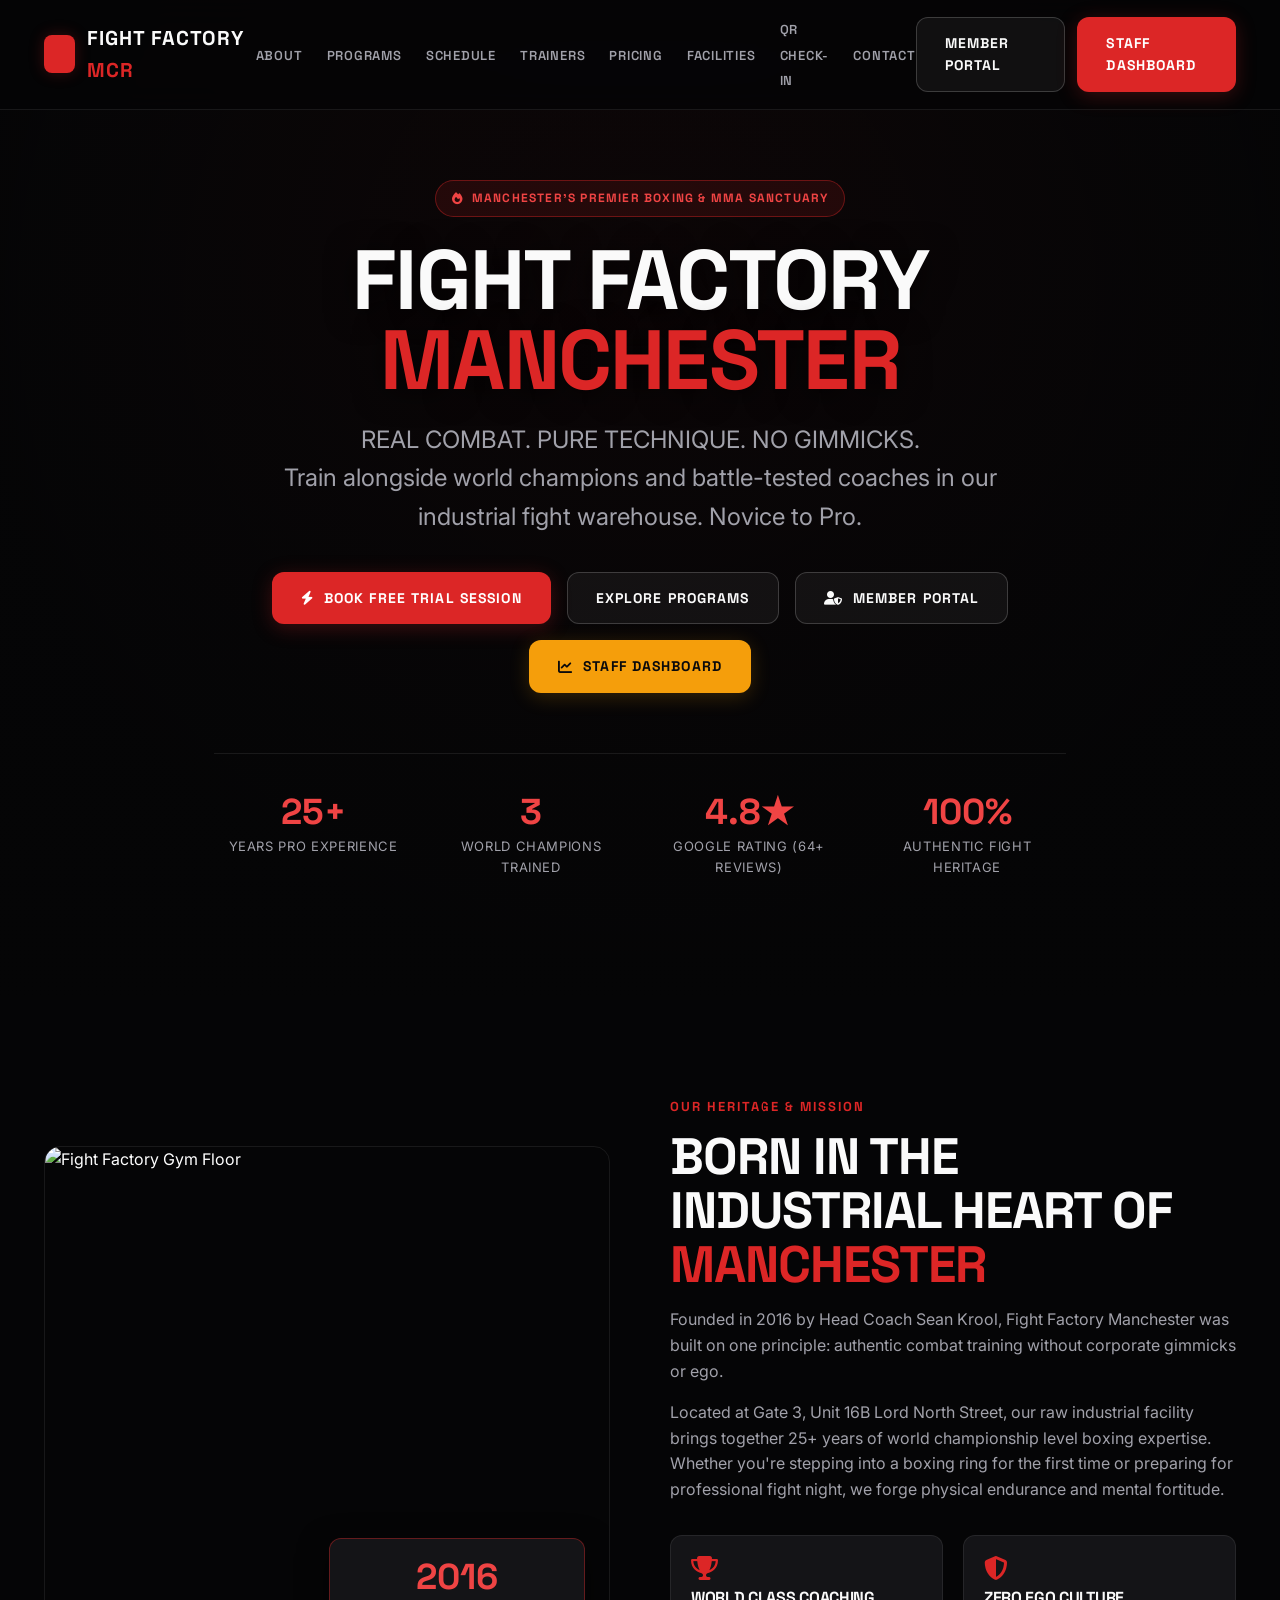
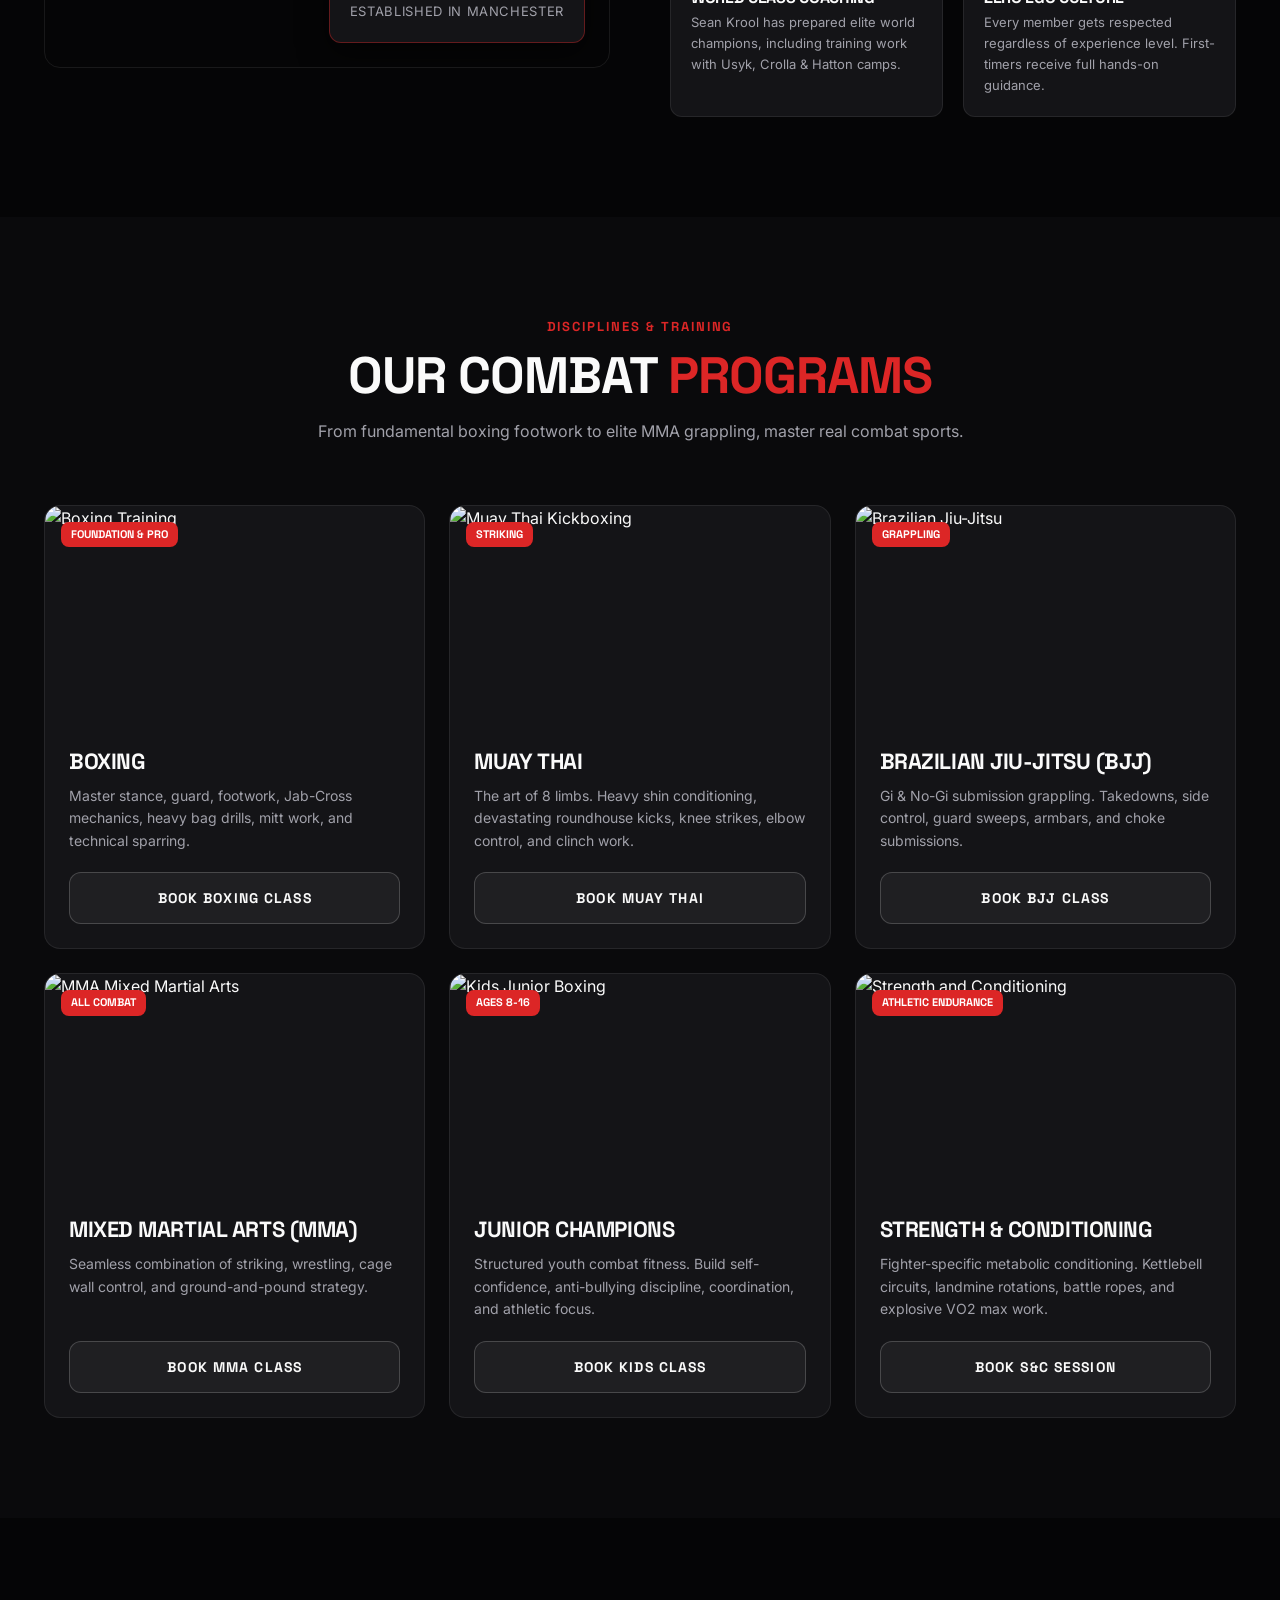
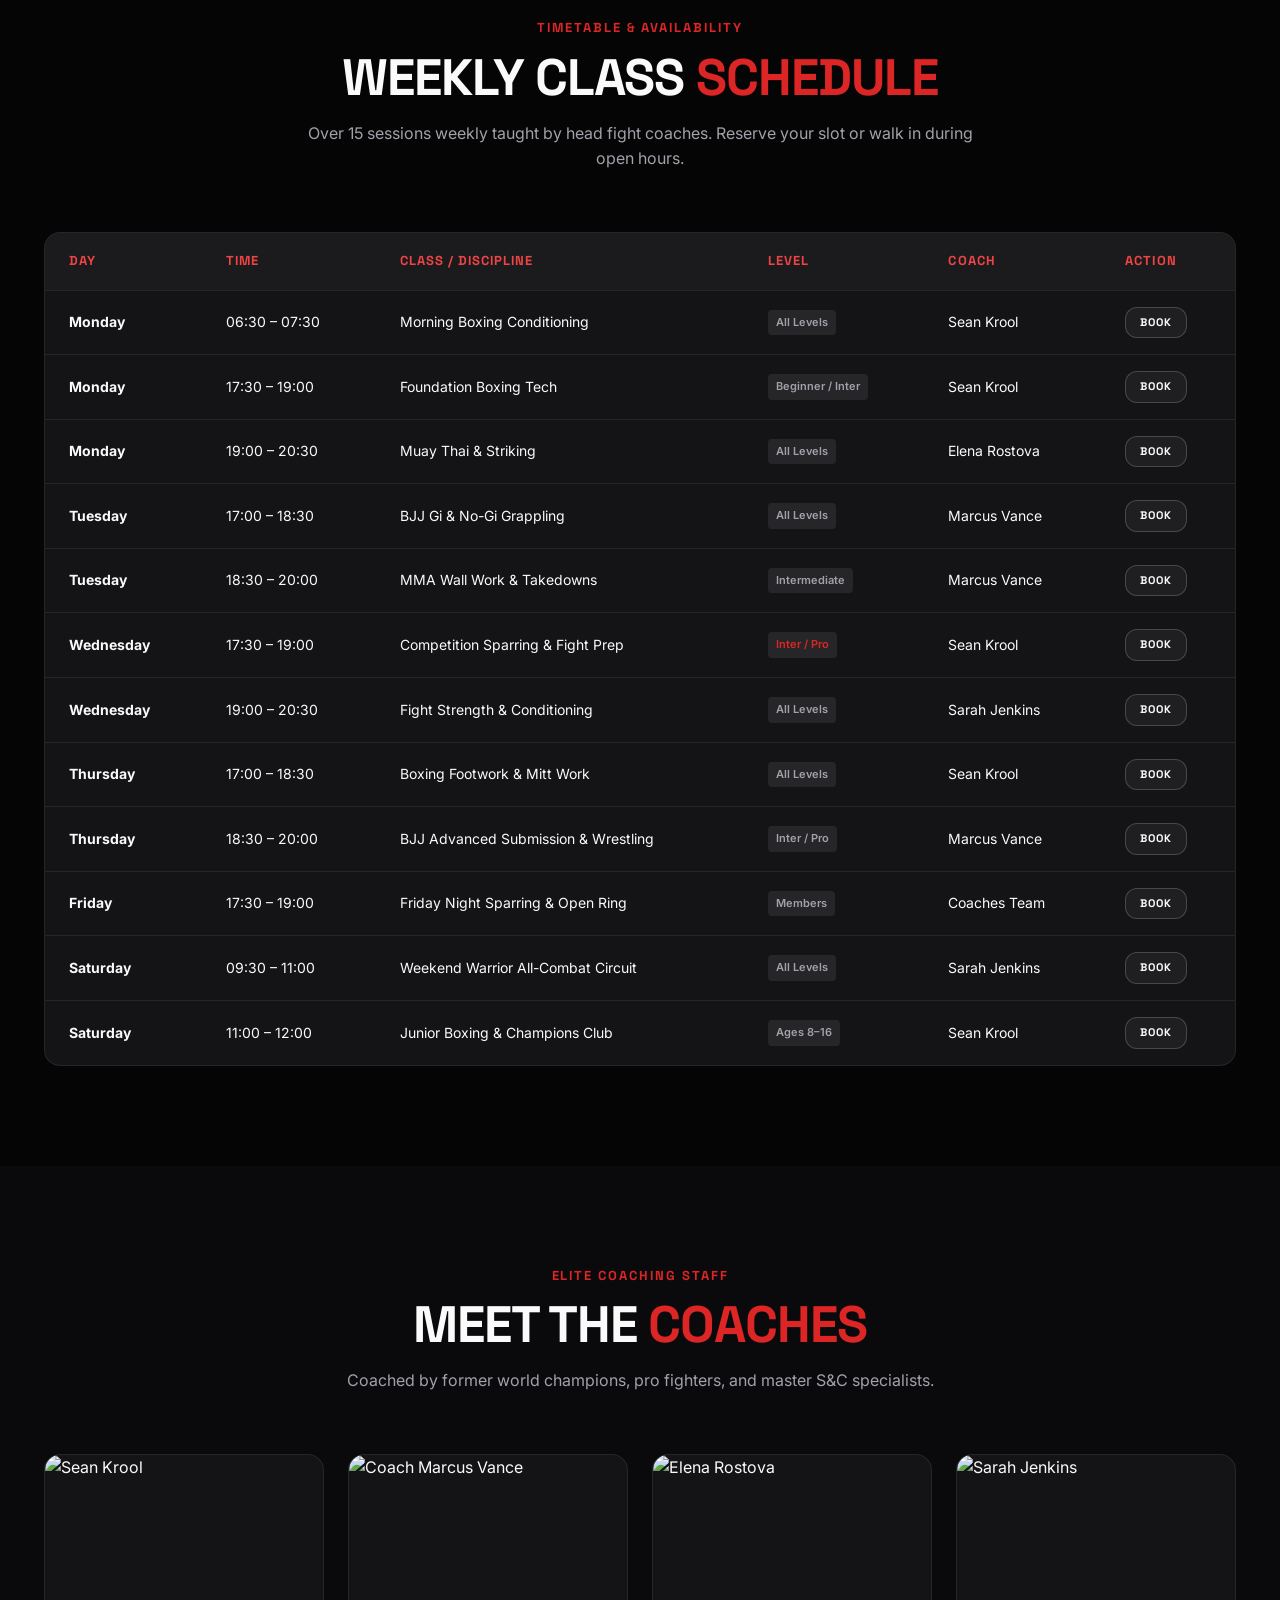
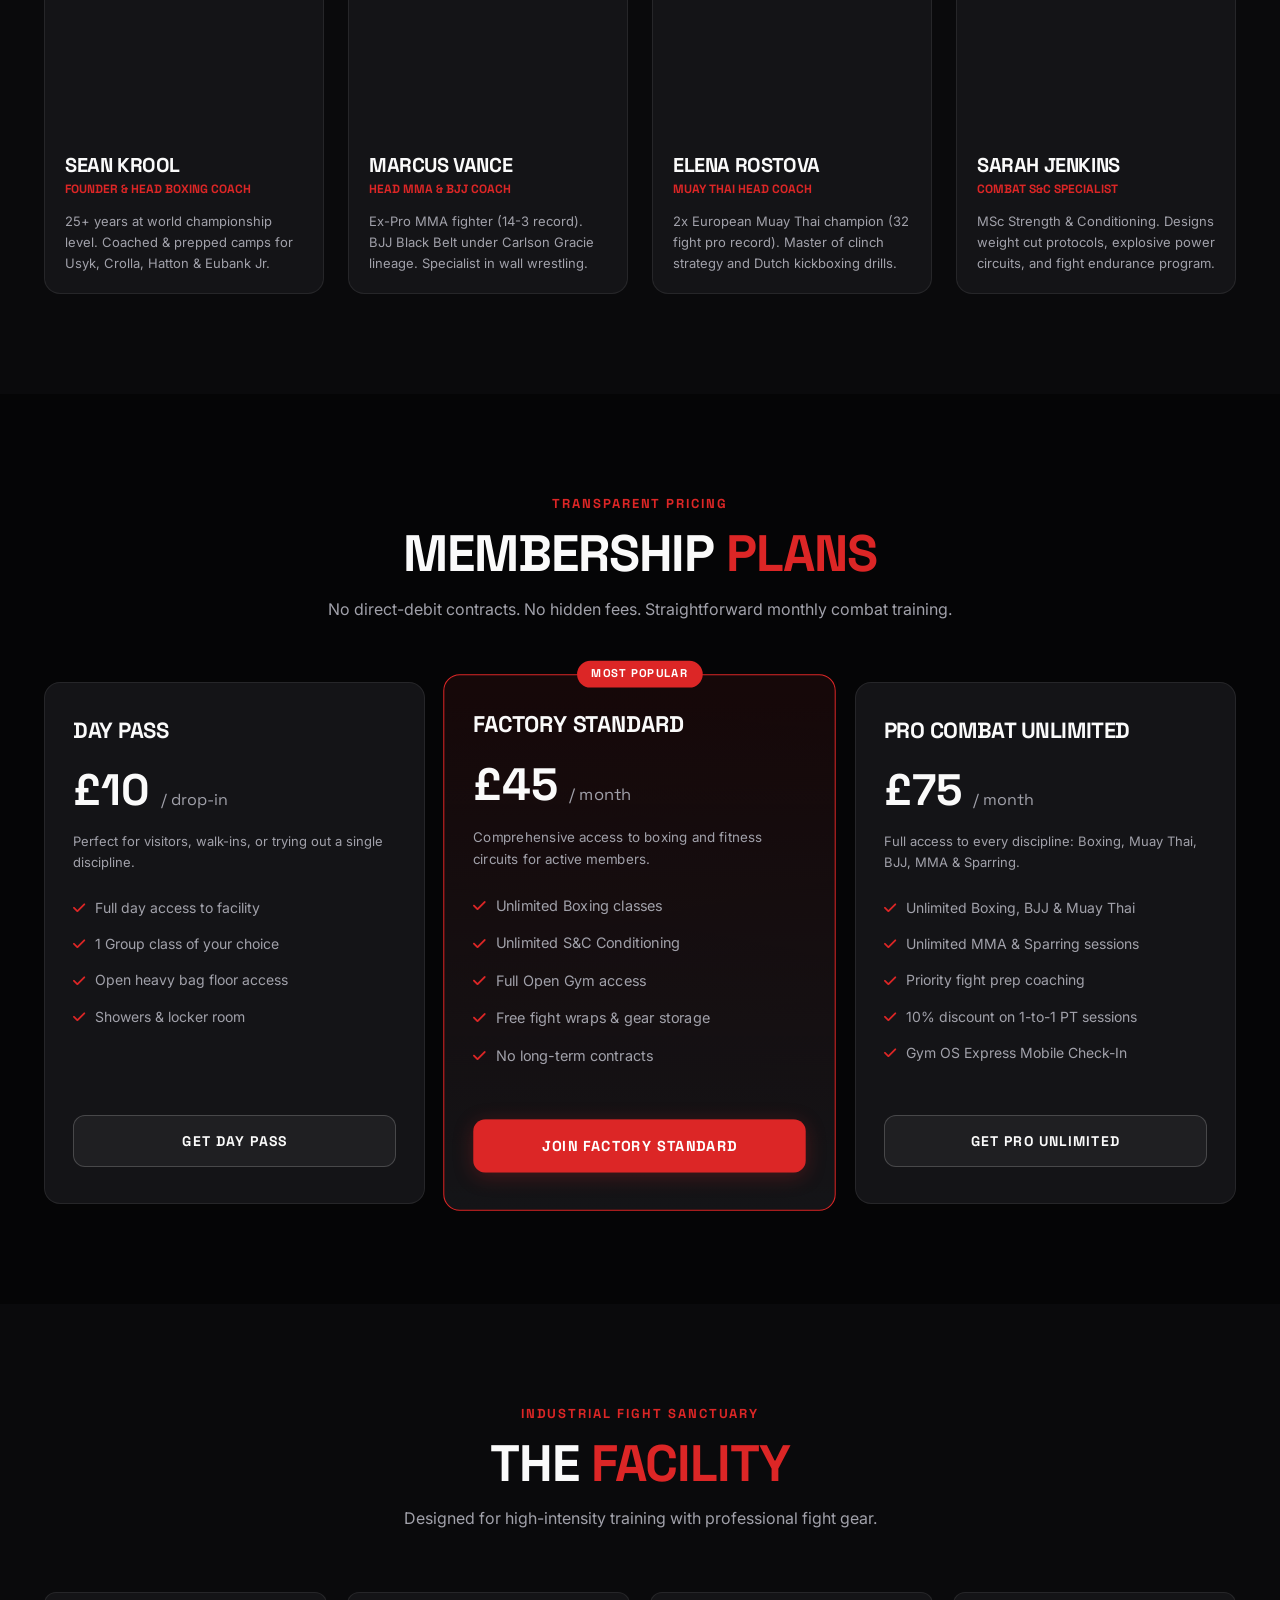
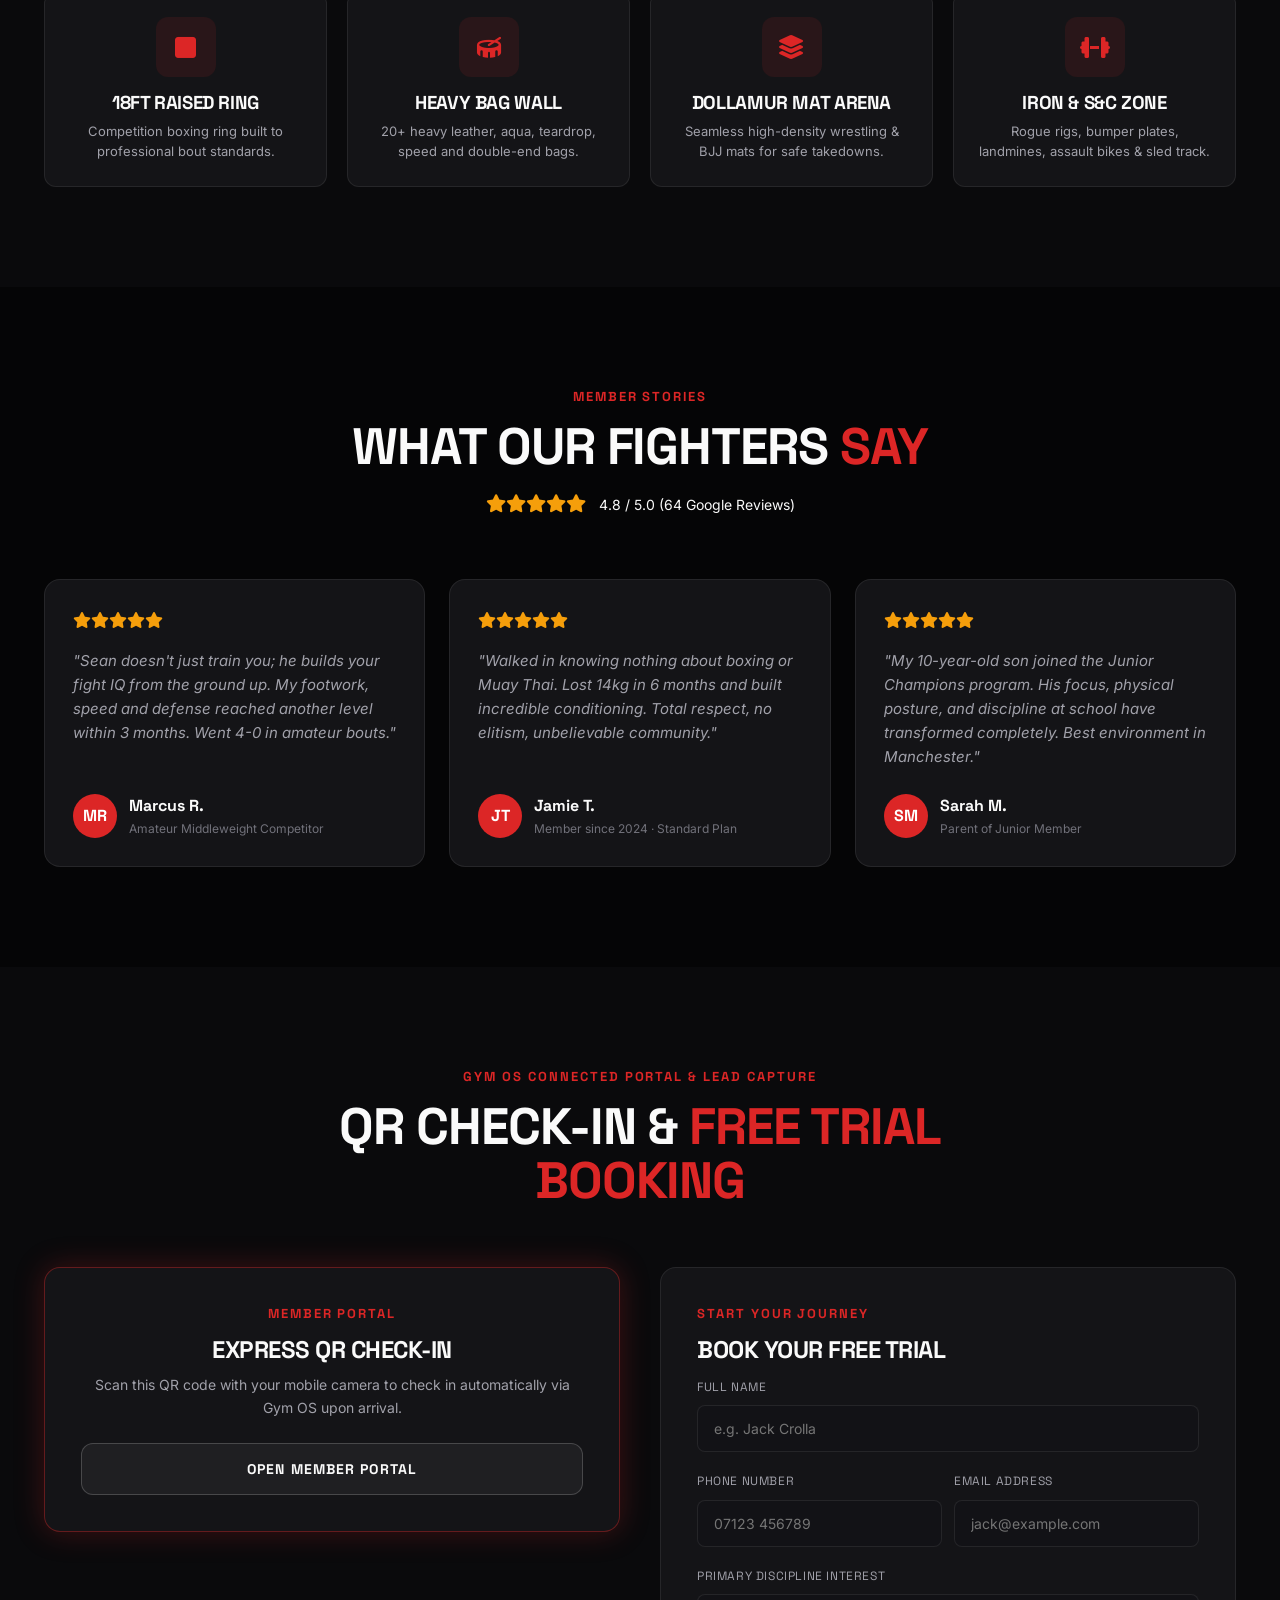
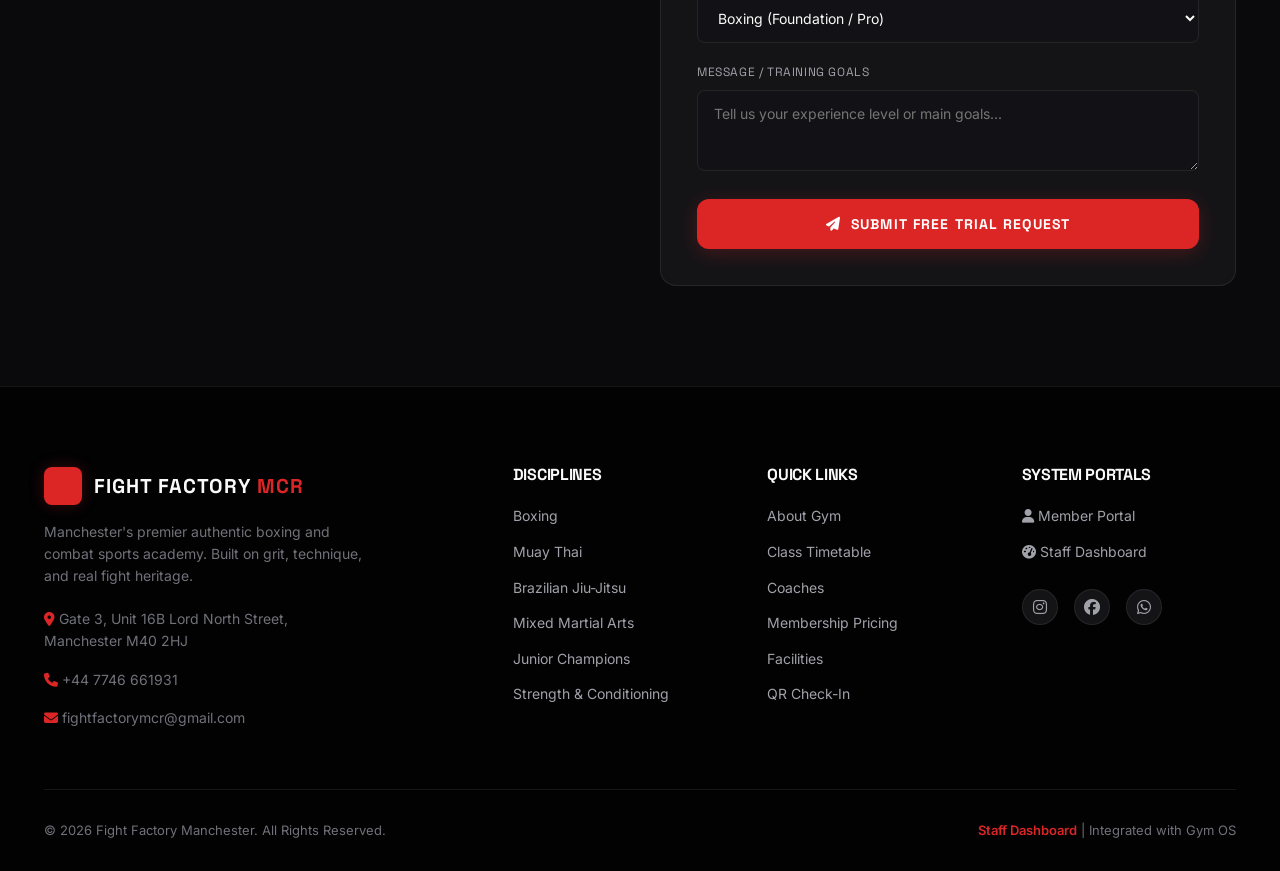
==== commit 2a0a43b0: "Upgrade: Full rebuild with Gym OS integration, lead capture, QR check-in, member portal" ====
--- a/website/index.html
+++ b/website/index.html
@@ -1,291 +1,1592 @@
 <!DOCTYPE html>
 <html lang="en">
 <head>
-<meta charset="UTF-8">
-<meta name="viewport" content="width=device-width, initial-scale=1.0">
-<title>Fight Factory Manchester — Real Boxing. No Gimmicks. | Sean Krool</title>
-<meta name="description" content="Manchester's premier boxing gym. Founded 2016 by Sean Krool. 25+ years at world championship level. World champions trained here. Novice to pro. Walk-ins welcome.">
-<meta name="keywords" content="boxing gym manchester, boxing classes manchester, personal trainer manchester, fight factory, sean krool, boxing training, junior boxing, sparring manchester">
-<meta name="robots" content="index, follow, max-image-preview:large">
-<link rel="canonical" href="https://www.fightfactorymanchester.com/">
-<meta property="og:type" content="website">
-<meta property="og:title" content="Fight Factory Manchester — Real Boxing. No Gimmicks.">
-<meta property="og:description" content="World champions have walked through these doors. Now it's your turn. Founded 2016 by Sean Krool.">
-<meta property="og:image" content="https://images.unsplash.com/photo-1549719386-74dfcbfcfac6?w=1200&q=80">
-<meta property="og:url" content="https://www.fightfactorymanchester.com/">
-<meta name="twitter:card" content="summary_large_image">
-<meta name="twitter:title" content="Fight Factory Manchester — Real Boxing. No Gimmicks.">
-<meta name="twitter:description" content="World champions have walked through these doors. Now it's your turn.">
-<meta name="theme-color" content="#DC2626">
-<script type="application/ld+json">
-{"@context":"https://schema.org","@type":"HealthClub","name":"Fight Factory Manchester","founder":"Sean Krool","foundingDate":"2016","address":{"@type":"PostalAddress","streetAddress":"Gate 3, Unit 16B Lord North Street","addressLocality":"Manchester","postalCode":"M40 2HJ","addressCountry":"UK"},"telephone":"+447746661931","email":"fightfactorymcr@gmail.com","aggregateRating":{"@type":"AggregateRating","ratingValue":"4.8","reviewCount":"64","bestRating":"5"},"priceRange":"£10-£100","openingHoursSpecification":[{"@type":"OpeningHoursSpecification","dayOfWeek":["Monday","Tuesday","Wednesday","Thursday","Friday"],"opens":"17:00","closes":"20:30"},{"@type":"OpeningHoursSpecification","dayOfWeek":"Saturday","opens":"09:00","closes":"12:00"}],"sameAs":["https://www.instagram.com/fightfactorymcr/","https://www.facebook.com/p/Fight-Factory-MCR-100072137314331/"]}
-</script>
-<script type="application/ld+json">
-{"@context":"https://schema.org","@type":"FAQPage","mainEntity":[{"@type":"Question","name":"Do I need to book to visit?","acceptedAnswer":{"@type":"Answer","text":"No. Walk in anytime during opening hours. Your first session is completely free."}},{"@type":"Question","name":"What are your opening hours?","acceptedAnswer":{"@type":"Answer","text":"Mon-Fri: 5PM-8:30PM. Saturday: 9AM-12PM. Members get extended access."}},{"@type":"Question","name":"Do you offer personal training?","acceptedAnswer":{"@type":"Answer","text":"Yes. 1-to-1 sessions with Sean Krool at £40/session. Block bookings available."}},{"@type":"Question","name":"Can I cancel my membership?","acceptedAnswer":{"@type":"Answer","text":"Yes. No contracts. Cancel anytime with no fees."}},{"@type":"Question","name":"Do you have junior classes?","acceptedAnswer":{"@type":"Answer","text":"Yes. Junior Boxing Club for ages 8-16, Saturdays 11AM-12PM."}}]}
-</script>
-<link rel="preconnect" href="https://fonts.googleapis.com">
-<link rel="preconnect" href="https://fonts.gstatic.com" crossorigin>
-<link href="https://fonts.googleapis.com/css2?family=Space+Grotesk:wght@400;500;600;700&display=swap" rel="stylesheet">
-<style>
-:root{--bg-deep:#050506;--bg-base:#0A0A0C;--bg-elevated:#111114;--bg-card:#16161A;--bg-hover:#1C1C20;--accent:#DC2626;--accent-bright:#EF4444;--accent-glow:rgba(220,38,38,0.15);--gold:#F59E0B;--gold-glow:rgba(245,158,11,0.12);--success:#22C55E;--text:#FAFAFA;--text-2:#8E8E93;--text-3:#5A5A5E;--border:rgba(255,255,255,0.06);--border-hover:rgba(255,255,255,0.12);--border-accent:rgba(220,38,38,0.3);--font:'Space Grotesk',sans-serif;--ease:cubic-bezier(0.16,1,0.3,1);--ease-expo:cubic-bezier(0.19,1,0.22,1);--dur:300ms;--dur-slow:600ms;--r-sm:8px;--r-md:12px;--r-lg:16px;--r-xl:24px}
-*{margin:0;padding:0;box-sizing:border-box}html{scroll-behavior:smooth}body{background:var(--bg-deep);color:var(--text);font-family:var(--font);font-size:16px;line-height:1.5;-webkit-font-smoothing:antialiased;overflow-x:hidden}
-h1,h2,h3,h4{font-family:var(--font);font-weight:700;line-height:0.95;letter-spacing:-0.02em;text-transform:uppercase}
-section{padding:96px 24px;max-width:1200px;margin:0 auto}@media(max-width:768px){section{padding:64px 16px}}
-a{color:inherit;text-decoration:none}img{max-width:100%;display:block}
-.red{color:var(--accent)}
-.btn{display:inline-flex;align-items:center;justify-content:center;gap:8px;font-family:var(--font);font-weight:600;font-size:14px;padding:12px 24px;border-radius:12px;border:none;cursor:pointer;transition:all 300ms var(--ease);text-transform:uppercase;letter-spacing:0.05em;min-height:44px;-webkit-tap-highlight-color:transparent}
-.btn-primary{background:var(--accent);color:#fff;box-shadow:inset 0 1px 1px rgba(255,255,255,0.04)}.btn-primary:hover{transform:translateY(-1px);box-shadow:0 4px 12px rgba(0,0,0,0.4),0 0 40px var(--accent-glow);background:var(--accent-bright)}.btn-primary:active{transform:scale(0.98)}
-.btn-secondary{background:transparent;color:var(--text);border:1px solid var(--border-hover)}.btn-secondary:hover{border-color:var(--text-2);background:var(--bg-elevated)}
-.btn-ghost{background:transparent;color:var(--text-2)}.btn-ghost:hover{color:var(--text)}
-.btn-gold{background:var(--gold);color:#1a1a1a}.btn-gold:hover{transform:translateY(-1px);box-shadow:0 4px 12px rgba(0,0,0,0.4),0 0 40px var(--gold-glow)}
-.btn:focus-visible{outline:2px solid var(--accent);outline-offset:2px}
-
-/* LOADER */.loader{position:fixed;inset:0;z-index:999;background:var(--bg-deep);display:flex;align-items:center;justify-content:center;flex-direction:column;gap:16px}.loader.hidden{opacity:0;pointer-events:none;transition:opacity 600ms var(--ease)}.loader-box{width:60px;height:60px;background:var(--accent);border-radius:12px;display:flex;align-items:center;justify-content:center;font-size:32px;font-weight:700;color:#fff;animation:pulse 1s infinite}@keyframes pulse{0%,100%{transform:scale(1)}50%{transform:scale(1.1)}}.loader-text{font-size:14px;color:var(--text-3);text-transform:uppercase;letter-spacing:0.3em}
-
-/* SCROLL PROGRESS */.scroll-progress{position:fixed;top:0;left:0;height:3px;background:var(--accent);z-index:101;width:0%;transition:width 100ms linear}
-
-/* COOKIE */.cookie{position:fixed;bottom:0;left:0;right:0;z-index:90;background:var(--bg-card);border-top:1px solid var(--border-hover);padding:16px 24px;display:flex;align-items:center;justify-content:center;gap:16px;transform:translateY(100%);transition:transform 600ms var(--ease)}.cookie.show{transform:translateY(0)}.cookie p{font-size:14px;color:var(--text-2);flex:1;max-width:600px;text-transform:none}@media(max-width:768px){.cookie{flex-direction:column;text-align:center}}
-
-/* TOAST */.toast{position:fixed;bottom:24px;left:24px;z-index:80;background:var(--bg-card);border:1px solid var(--border-hover);border-radius:16px;padding:12px 16px;display:flex;align-items:center;gap:12px;box-shadow:0 8px 24px rgba(0,0,0,0.5);transform:translateY(120%);transition:transform 600ms var(--ease);max-width:320px}.toast.show{transform:translateY(0)}.toast-avatar{width:36px;height:36px;border-radius:50%;background:var(--accent);display:flex;align-items:center;justify-content:center;font-weight:700;font-size:14px;color:#fff;flex-shrink:0}.toast-text{font-size:12px;color:var(--text-2);text-transform:none}.toast-text strong{color:var(--text);display:block}@media(max-width:768px){.toast{display:none}}
-
-/* BACK TOP */.back-top{position:fixed;bottom:24px;right:24px;width:44px;height:44px;background:var(--bg-card);border:1px solid var(--border-hover);border-radius:12px;display:flex;align-items:center;justify-content:center;cursor:pointer;z-index:70;opacity:0;pointer-events:none;transition:all 300ms var(--ease);font-size:20px;color:var(--text-2)}.back-top.show{opacity:1;pointer-events:auto}.back-top:hover{color:var(--accent);border-color:var(--accent)}
-
-/* NAV */.nav{position:fixed;top:0;left:0;right:0;z-index:100;backdrop-filter:blur(20px);-webkit-backdrop-filter:blur(20px);background:rgba(5,5,6,0.7);border-bottom:1px solid var(--border);transition:padding 300ms var(--ease)}.nav-inner{max-width:1200px;margin:0 auto;display:flex;align-items:center;justify-content:space-between;padding:16px 24px}.nav.shrunk .nav-inner{padding:8px 24px}.nav-logo{font-weight:700;font-size:18px;letter-spacing:0.05em;text-transform:uppercase;display:flex;align-items:center;gap:8px}.logo-mark{width:28px;height:28px;background:var(--accent);border-radius:4px;display:flex;align-items:center;justify-content:center;font-size:16px;font-weight:700;color:#fff}.nav-links{display:flex;gap:24px}.nav-links a{font-size:12px;color:var(--text-2);transition:color 300ms var(--ease);font-weight:600;text-transform:uppercase;letter-spacing:0.08em}.nav-links a:hover{color:var(--text)}.nav-cta{display:flex;gap:12px;align-items:center}@media(max-width:768px){.nav-links{display:none}}
-
-/* HERO */.hero{min-height:100vh;display:flex;flex-direction:column;align-items:center;justify-content:center;text-align:center;padding:128px 24px;position:relative;max-width:none}.hero::before{content:'';position:absolute;top:20%;left:50%;transform:translateX(-50%);width:700px;height:500px;background:radial-gradient(ellipse,var(--accent-glow) 0%,transparent 70%);opacity:0.5;pointer-events:none}.hero-est{font-size:14px;color:var(--text-3);letter-spacing:0.3em;text-transform:uppercase;margin-bottom:16px;position:relative}.hero h1{font-size:clamp(56px,10vw,128px);font-weight:700;line-height:0.9;max-width:900px;margin:0 auto 24px;position:relative}.hero-sub{font-size:18px;font-weight:400;color:var(--text-2);max-width:500px;margin:0 auto 32px;text-transform:none;line-height:1.6}.hero-ctas{display:flex;gap:12px;margin-bottom:48px;flex-wrap:wrap;justify-content:center}.hero-stats{display:flex;gap:48px;position:relative;flex-wrap:wrap;justify-content:center}.hero-stat{text-align:center}.hero-stat-num{font-size:32px;font-weight:700;color:var(--accent)}.hero-stat-label{font-size:12px;color:var(--text-3);text-transform:uppercase;letter-spacing:0.1em;margin-top:4px}.scroll-ind{position:absolute;bottom:48px;left:50%;transform:translateX(-50%);color:var(--text-3);font-size:24px;animation:bounce 2s infinite}@keyframes bounce{0%,100%{transform:translateX(-50%) translateY(0)}50%{transform:translateX(-50%) translateY(10px)}}
-
-/* COUNTDOWN */.countdown-bar{max-width:none;padding:16px 24px;background:linear-gradient(135deg,var(--accent),#991B1B);text-align:center}.countdown-text{font-size:14px;font-weight:600;color:#fff;text-transform:uppercase;letter-spacing:0.05em}.countdown-timer{display:inline-flex;gap:8px;margin-left:12px}.countdown-unit{background:rgba(0,0,0,0.3);border-radius:8px;padding:2px 8px;font-weight:700}
-
-/* CHAMPS */.champs{padding:48px 24px;border-top:1px solid var(--border);border-bottom:1px solid var(--border);max-width:none;text-align:center}.champs-label{font-size:12px;color:var(--text-3);text-transform:uppercase;letter-spacing:0.25em;margin-bottom:16px}.champs-list{display:flex;flex-wrap:wrap;justify-content:center;gap:24px;max-width:1000px;margin:0 auto}.champ{font-size:14px;font-weight:600;color:var(--text-2);text-transform:uppercase;letter-spacing:0.05em}.champ::before{content:'★ ';color:var(--gold)}
-
-/* STORY */.story{display:grid;grid-template-columns:1fr 1fr;gap:64px;align-items:center}@media(max-width:768px){.story{grid-template-columns:1fr;gap:24px}}.story-label{font-size:12px;color:var(--accent);font-weight:600;text-transform:uppercase;letter-spacing:0.2em;margin-bottom:12px}.story h2{font-size:48px;margin-bottom:16px}.story p{color:var(--text-2);margin-bottom:16px;font-size:18px;line-height:1.7;text-transform:none}.story-quote{border-left:3px solid var(--accent);padding-left:16px;margin:24px 0;font-style:italic;color:var(--text);font-size:18px;line-height:1.5}.story-quote::before{content:'"';font-size:40px;color:var(--accent);line-height:0;vertical-align:-10px}.story-timeline{display:flex;flex-direction:column;gap:16px;margin-top:24px}.timeline-item{display:flex;gap:16px;align-items:flex-start}.timeline-dot{width:12px;height:12px;border-radius:50%;background:var(--accent);flex-shrink:0;margin-top:6px;box-shadow:0 0 8px var(--accent-glow)}.timeline-year{font-weight:700;font-size:14px;color:var(--accent);text-transform:uppercase}.timeline-text{font-size:14px;color:var(--text-2);margin-top:4px;text-transform:none}.story-img{border-radius:16px;overflow:hidden;box-shadow:0 8px 24px rgba(0,0,0,0.5);aspect-ratio:3/4}.story-img img{width:100%;height:100%;object-fit:cover}
-
-/* STATS */.stats-grid{display:grid;grid-template-columns:repeat(4,1fr);gap:16px}@media(max-width:768px){.stats-grid{grid-template-columns:repeat(2,1fr)}}.stat{text-align:center;padding:24px;background:var(--bg-card);border:1px solid var(--border);border-radius:16px}.stat-val{font-size:48px;font-weight:700;color:var(--accent);text-transform:uppercase}.stat-label{font-size:12px;color:var(--text-2);margin-top:4px;text-transform:uppercase;letter-spacing:0.1em}
-
-/* CLASSES */.classes-filter{display:flex;gap:8px;margin-bottom:24px;flex-wrap:wrap}.filter-btn{padding:8px 16px;border:none;background:transparent;color:var(--text-2);font-size:14px;font-weight:600;cursor:pointer;border-radius:8px;transition:all 300ms var(--ease);font-family:var(--font);text-transform:uppercase}.filter-btn.active{color:var(--accent);background:var(--bg-card)}.filter-btn:hover{color:var(--text)}.classes-grid{display:grid;grid-template-columns:repeat(3,1fr);gap:16px}@media(max-width:1024px){.classes-grid{grid-template-columns:repeat(2,1fr)}}@media(max-width:768px){.classes-grid{grid-template-columns:1fr}}.class-card{background:var(--bg-card);border:1px solid var(--border);border-radius:16px;padding:24px;transition:all 300ms var(--ease);cursor:pointer}.class-card:hover{transform:translateY(-4px);border-color:var(--border-accent);box-shadow:0 8px 24px rgba(0,0,0,0.5)}.class-icon{font-size:28px;margin-bottom:12px}.class-name{font-size:18px;font-weight:700;text-transform:uppercase;margin-bottom:8px}.class-desc{font-size:14px;color:var(--text-2);line-height:1.5;text-transform:none;margin-bottom:12px}.class-tag{display:inline-block;font-size:12px;padding:2px 10px;border:1px solid var(--border-hover);border-radius:100px;color:var(--text-2);text-transform:uppercase}.class-book{margin-top:12px}
-
-/* TIMETABLE */.tt-table{background:var(--bg-card);border:1px solid var(--border);border-radius:16px;overflow:hidden}.tt-row{display:grid;grid-template-columns:100px 1fr 100px 80px 80px 70px;align-items:center;padding:16px 24px;border-bottom:1px solid var(--border);transition:background 300ms var(--ease);gap:8px}.tt-row:hover{background:var(--bg-hover)}.tt-row:last-child{border-bottom:none}.tt-day{font-weight:700;font-size:14px;color:var(--accent);text-transform:uppercase}.tt-time{font-size:14px;color:var(--text-2)}.tt-class{font-weight:600;font-size:16px}.tt-level{font-size:12px;padding:2px 8px;border:1px solid var(--border);border-radius:100px;color:var(--text-2);text-transform:uppercase;text-align:center}.tt-avail{font-size:12px;color:var(--success);text-transform:uppercase;font-weight:600}.tt-avail.full{color:var(--text-3)}.tt-book{font-size:12px;font-weight:600;padding:4px 12px;border:1px solid var(--border-hover);border-radius:8px;cursor:pointer;transition:all 300ms var(--ease);text-transform:uppercase;background:transparent;color:var(--text);font-family:var(--font)}.tt-book:hover{border-color:var(--accent);color:var(--accent)}.tt-book.full{color:var(--text-3);border-color:var(--border);cursor:not-allowed}@media(max-width:768px){.tt-row{grid-template-columns:70px 1fr 60px}.tt-time,.tt-level{display:none}}
-
-/* TRAINERS */.trainer-grid{display:grid;grid-template-columns:repeat(4,1fr);gap:16px}@media(max-width:1024px){.trainer-grid{grid-template-columns:repeat(2,1fr)}}@media(max-width:768px){.trainer-grid{grid-template-columns:1fr}}.trainer-card{background:var(--bg-card);border:1px solid var(--border);border-radius:16px;overflow:hidden;transition:all 300ms var(--ease)}.trainer-card:hover{transform:translateY(-4px);border-color:var(--border-hover);box-shadow:0 8px 24px rgba(0,0,0,0.5)}.trainer-img{width:100%;aspect-ratio:3/4;overflow:hidden}.trainer-img img{width:100%;height:100%;object-fit:cover}.trainer-body{padding:16px}.trainer-name{font-size:18px;font-weight:700;text-transform:uppercase}.trainer-role{font-size:14px;color:var(--accent);margin-bottom:8px}.trainer-tags{display:flex;flex-wrap:wrap;gap:8px;margin-bottom:12px}.trainer-tag{font-size:12px;padding:2px 8px;border:1px solid var(--border);border-radius:100px;color:var(--text-2)}.trainer-bio{font-size:14px;color:var(--text-2);line-height:1.5;text-transform:none;margin-bottom:12px}
-
-/* CALCULATOR */.calc-card{max-width:600px;margin:0 auto;background:var(--bg-card);border:1px solid var(--border);border-radius:24px;padding:32px}.calc-title{font-size:32px;margin-bottom:8px;text-align:center}.calc-sub{text-align:center;color:var(--text-2);font-size:14px;margin-bottom:24px;text-transform:none}.calc-row{display:flex;align-items:center;justify-content:space-between;padding:16px 0;border-bottom:1px solid var(--border)}.calc-row:last-of-type{border-bottom:none}.calc-row-left{flex:1}.calc-row-label{font-weight:600;font-size:16px}.calc-row-desc{font-size:14px;color:var(--text-2);margin-top:2px;text-transform:none}.calc-row-right{display:flex;align-items:center;gap:16px}.calc-row-price{font-weight:600;font-size:18px;color:var(--text-2)}.calc-row.locked .calc-row-price{color:var(--accent)}.toggle{position:relative;width:44px;height:26px;background:var(--bg-elevated);border:1px solid var(--border-hover);border-radius:100px;cursor:pointer;transition:all 300ms var(--ease);flex-shrink:0}.toggle.on{background:var(--accent);border-color:var(--accent)}.toggle::after{content:'';position:absolute;top:2px;left:2px;width:20px;height:20px;background:var(--text);border-radius:50%;transition:transform 300ms var(--ease)}.toggle.on::after{transform:translateX(18px);background:#fff}.calc-result{margin-top:24px;padding:16px;background:var(--bg-elevated);border-radius:16px;display:flex;align-items:center;justify-content:space-between}.calc-total-label{font-size:14px;color:var(--text-2)}.calc-total-amount{font-size:32px;font-weight:700;color:var(--accent)}
-
-/* PRICING */.pricing-grid{display:grid;grid-template-columns:repeat(3,1fr);gap:16px}@media(max-width:768px){.pricing-grid{grid-template-columns:1fr}}.price-card{background:var(--bg-card);border:1px solid var(--border);border-radius:16px;padding:24px;display:flex;flex-direction:column;position:relative}.price-card.featured{border-color:var(--accent);box-shadow:0 0 40px var(--accent-glow)}.price-tag{position:absolute;top:-12px;left:50%;transform:translateX(-50%);background:var(--accent);color:#fff;font-size:12px;font-weight:700;padding:4px 14px;border-radius:100px;text-transform:uppercase}.price-name{font-size:16px;color:var(--text-2);font-weight:600;text-transform:uppercase;margin-bottom:8px}.price-amount{font-size:48px;font-weight:700}.price-period{font-size:14px;color:var(--text-3);margin-bottom:16px}.price-features{list-style:none;margin-bottom:24px;flex:1}.price-features li{font-size:14px;color:var(--text-2);padding:4px 0;display:flex;align-items:center;gap:8px;text-transform:none}.price-features li::before{content:'✓';color:var(--accent);font-weight:700}.price-note{text-align:center;margin-top:20px;padding:12px;background:var(--bg-elevated);border-radius:12px;font-size:14px;color:var(--text-2);text-transform:none}.price-note strong{color:var(--gold)}
-
-/* TESTIMONIALS */.testi-grid{display:grid;grid-template-columns:repeat(2,1fr);gap:16px}@media(max-width:768px){.testi-grid{grid-template-columns:1fr}}.testi-card{background:var(--bg-card);border:1px solid var(--border);border-radius:16px;padding:24px}.testi-stars{color:var(--gold);font-size:16px;margin-bottom:12px;letter-spacing:2px}.testi-text{font-size:16px;color:var(--text);line-height:1.6;margin-bottom:16px;text-transform:none}.testi-author{display:flex;align-items:center;gap:12px}.testi-avatar{width:40px;height:40px;border-radius:50%;background:var(--accent);display:flex;align-items:center;justify-content:center;font-weight:700;color:#fff;font-size:14px}.testi-name{font-weight:600;font-size:14px}.testi-meta{font-size:12px;color:var(--text-3);margin-top:2px;text-transform:none}
-
-/* GALLERY */.gallery-grid{display:grid;grid-template-columns:repeat(4,1fr);gap:12px}@media(max-width:768px){.gallery-grid{grid-template-columns:repeat(2,1fr)}}.gallery-item{aspect-ratio:1;border-radius:12px;overflow:hidden;cursor:pointer}.gallery-item img{width:100%;height:100%;object-fit:cover;transition:transform 600ms var(--ease)}.gallery-item:hover img{transform:scale(1.1)}
-
-/* LIGHTBOX */.lightbox{position:fixed;inset:0;z-index:200;background:rgba(0,0,0,0.9);display:none;align-items:center;justify-content:center;padding:24px}.lightbox.show{display:flex}.lightbox img{max-width:90%;max-height:90vh;border-radius:16px}.lightbox-close{position:absolute;top:16px;right:16px;width:44px;height:44px;background:var(--bg-card);border:1px solid var(--border);border-radius:50%;display:flex;align-items:center;justify-content:center;cursor:pointer;font-size:24px;color:var(--text)}
-
-/* REFERRAL */.referral-card{max-width:600px;margin:0 auto;background:var(--bg-card);border:1px solid var(--border-accent);border-radius:24px;padding:32px;text-align:center}.referral-icon{font-size:48px;margin-bottom:12px}.referral-title{font-size:24px;margin-bottom:8px;text-transform:uppercase}.referral-desc{color:var(--text-2);margin-bottom:16px;text-transform:none}.referral-code{display:inline-flex;align-items:center;gap:12px;padding:12px 24px;background:var(--bg-elevated);border:1px dashed var(--border-hover);border-radius:12px;font-weight:700;font-size:18px;letter-spacing:0.05em;margin-bottom:16px}.referral-rewards{display:grid;grid-template-columns:repeat(3,1fr);gap:12px;margin-top:16px}.referral-reward{padding:12px;background:var(--bg-elevated);border-radius:12px}.referral-reward-val{font-size:18px;font-weight:700;color:var(--gold)}.referral-reward-label{font-size:12px;color:var(--text-3);margin-top:2px;text-transform:uppercase}
-
-/* QUIZ */.quiz-card{max-width:600px;margin:0 auto;background:var(--bg-card);border:1px solid var(--border);border-radius:24px;padding:32px}.quiz-question{font-size:18px;font-weight:700;margin-bottom:16px;text-transform:uppercase}.quiz-options{display:grid;grid-template-columns:1fr 1fr;gap:12px;margin-bottom:16px}@media(max-width:768px){.quiz-options{grid-template-columns:1fr}}.quiz-option{padding:16px;border:1px solid var(--border);border-radius:12px;cursor:pointer;transition:all 300ms var(--ease);text-align:center;font-size:14px;font-weight:600;text-transform:uppercase}.quiz-option:hover{border-color:var(--accent);background:var(--bg-elevated);color:var(--accent)}.quiz-result{display:none;padding:24px;background:var(--bg-elevated);border-radius:16px}.quiz-result.show{display:block;animation:fadeIn 300ms var(--ease)}.quiz-result-title{font-size:18px;font-weight:700;color:var(--accent);margin-bottom:8px;text-transform:uppercase}.quiz-result-desc{color:var(--text-2);text-transform:none}
-
-/* BLOG */.blog-grid{display:grid;grid-template-columns:repeat(3,1fr);gap:16px}@media(max-width:768px){.blog-grid{grid-template-columns:1fr}}.blog-card{background:var(--bg-card);border:1px solid var(--border);border-radius:16px;overflow:hidden;transition:all 300ms var(--ease)}.blog-card:hover{transform:translateY(-4px);border-color:var(--border-hover);box-shadow:0 8px 24px rgba(0,0,0,0.5)}.blog-img{aspect-ratio:16/9;overflow:hidden}.blog-img img{width:100%;height:100%;object-fit:cover}.blog-body{padding:16px}.blog-date{font-size:12px;color:var(--text-3);text-transform:uppercase;margin-bottom:8px}.blog-title{font-size:16px;font-weight:700;margin-bottom:8px;text-transform:none;line-height:1.3}.blog-excerpt{font-size:14px;color:var(--text-2);line-height:1.5;text-transform:none}
-
-/* FAQ */.faq-list{max-width:700px;margin:0 auto}.faq-item{border-bottom:1px solid var(--border);padding:16px 0;cursor:pointer}.faq-q{display:flex;align-items:center;justify-content:space-between;font-weight:600;font-size:16px}.faq-icon{font-size:24px;color:var(--text-3);transition:transform 300ms var(--ease)}.faq-item.open .faq-icon{transform:rotate(45deg);color:var(--accent)}.faq-a{max-height:0;overflow:hidden;transition:max-height 600ms var(--ease);color:var(--text-2);font-size:14px;text-transform:none}.faq-item.open .faq-a{max-height:200px;padding-top:12px}
-
-/* LEAD FORM */.lead-form{max-width:500px;margin:0 auto}.lead-step{display:none}.lead-step.active{display:block;animation:fadeIn 300ms var(--ease)}.lead-progress{display:flex;gap:8px;margin-bottom:24px}.lead-bar{flex:1;height:4px;background:var(--bg-elevated);border-radius:100px;overflow:hidden}.lead-bar-fill{height:100%;background:var(--accent);border-radius:100px;width:25%;transition:width 300ms var(--ease)}.lead-question{font-size:24px;font-weight:700;margin-bottom:16px;text-transform:uppercase}.lead-options{display:grid;grid-template-columns:1fr 1fr;gap:12px;margin-bottom:16px}@media(max-width:768px){.lead-options{grid-template-columns:1fr}}.lead-option{padding:16px;border:1px solid var(--border);border-radius:12px;cursor:pointer;transition:all 300ms var(--ease);text-align:center;font-weight:600}.lead-option:hover,.lead-option.selected{border-color:var(--accent);background:var(--bg-elevated);color:var(--accent)}.lead-nav{display:flex;justify-content:space-between}.lead-success{display:none;text-align:center;padding:24px}.lead-success.show{display:block;animation:fadeIn 300ms var(--ease)}.lead-success-icon{font-size:48px;margin-bottom:12px}.lead-success h3{font-size:24px;margin-bottom:8px}
-
-/* REVIEW */.review-prompt{max-width:500px;margin:0 auto;text-align:center;background:var(--bg-card);border:1px solid var(--border);border-radius:24px;padding:32px}.review-stars{display:flex;justify-content:center;gap:8px;margin:16px 0}.review-star{font-size:40px;color:var(--text-3);cursor:pointer;transition:color 300ms var(--ease)}.review-star.active,.review-star:hover{color:var(--gold)}
-
-/* NEWSLETTER */.newsletter{max-width:500px;margin:0 auto;text-align:center}.newsletter h3{font-size:24px;margin-bottom:8px}.newsletter p{color:var(--text-2);margin-bottom:16px;font-size:14px;text-transform:none}.newsletter-form{display:flex;gap:8px}.newsletter-input{flex:1}@media(max-width:768px){.newsletter-form{flex-direction:column}}
-
-/* CONTACT */.contact-grid{display:grid;grid-template-columns:1fr 1fr;gap:64px;align-items:start}@media(max-width:768px){.contact-grid{grid-template-columns:1fr}}.contact-info{display:flex;flex-direction:column;gap:16px}.contact-item{display:flex;align-items:flex-start;gap:12px}.contact-icon{width:44px;height:44px;background:var(--bg-card);border:1px solid var(--border);border-radius:12px;display:flex;align-items:center;justify-content:center;font-size:20px;flex-shrink:0}.contact-label{font-size:12px;color:var(--text-3);text-transform:uppercase;letter-spacing:0.1em;margin-bottom:2px}.contact-val{font-size:16px;font-weight:500}.contact-val a{color:var(--accent)}
-.input{background:var(--bg-elevated);border:1px solid var(--border);border-radius:12px;padding:12px 16px;color:var(--text);font-size:16px;font-family:var(--font);transition:border-color 300ms var(--ease);min-height:44px;width:100%}.input:focus{outline:none;border-color:var(--accent);box-shadow:0 0 0 3px var(--accent-glow)}.input::placeholder{color:var(--text-3)}textarea.input{min-height:120px;resize:vertical}select.input{cursor:pointer}
-
-/* FOOTER */.footer{border-top:1px solid var(--border);padding:48px 24px}.footer-inner{max-width:1200px;margin:0 auto;display:grid;grid-template-columns:2fr 1fr 1fr 1fr;gap:24px}@media(max-width:768px){.footer-inner{grid-template-columns:1fr}}.footer-col h4{font-size:12px;color:var(--text-3);text-transform:uppercase;letter-spacing:0.15em;margin-bottom:12px}.footer-col a{display:block;font-size:14px;color:var(--text-2);padding:4px 0;text-transform:none}.footer-col a:hover{color:var(--text)}.footer-logo{font-weight:700;font-size:24px;letter-spacing:0.05em;text-transform:uppercase;margin-bottom:8px;display:flex;align-items:center;gap:8px}.footer-desc{font-size:14px;color:var(--text-3);margin-bottom:12px;text-transform:none}.footer-credit{grid-column:1/-1;font-size:12px;color:var(--text-3);padding-top:16px;border-top:1px solid var(--border);text-align:center;text-transform:none}
-
-/* REVEAL */.reveal{opacity:0;transform:translateY(20px);transition:opacity 600ms var(--ease-expo),transform 600ms var(--ease-expo)}.reveal.visible{opacity:1;transform:translateY(0)}
-
-/* MOBILE */.hamburger{display:none;background:none;border:none;cursor:pointer;padding:8px}.hamburger span{display:block;width:22px;height:2px;background:var(--text);margin:4px 0}.mobile-menu{display:none;position:fixed;top:0;left:0;right:0;z-index:99;background:var(--bg-deep);border-bottom:1px solid var(--border);padding:72px 24px 24px;transform:translateY(-100%);transition:transform 300ms var(--ease)}.mobile-menu.open{transform:translateY(0);display:block}.mobile-menu a{display:block;padding:12px 0;font-size:18px;font-weight:600;color:var(--text);border-bottom:1px solid var(--border);text-transform:uppercase}@media(max-width:768px){.hamburger{display:block}.nav-cta .btn-ghost{display:none}}.float-cta{position:fixed;bottom:16px;left:16px;right:16px;display:flex;gap:8px;z-index:50}.float-cta .btn{flex:1;box-shadow:0 8px 24px rgba(0,0,0,0.5)}@media(min-width:769px){.float-cta{display:none}}.whatsapp-float{position:fixed;bottom:80px;right:16px;width:48px;height:48px;background:#25D366;border-radius:50%;display:flex;align-items:center;justify-content:center;z-index:50;box-shadow:0 8px 24px rgba(0,0,0,0.5)}.whatsapp-float svg{width:26px;height:26px;fill:white}
-
-@keyframes fadeIn{from{opacity:0}to{opacity:1}}
-@media(prefers-reduced-motion:reduce){*,*::before,*::after{animation-duration:0.01ms!important;transition-duration:0.01ms!important}.reveal{opacity:1;transform:none}}
-</style>
+    <meta charset="UTF-8">
+    <meta name="viewport" content="width=device-width, initial-scale=1.0">
+    <title>Fight Factory Manchester — Boxing & MMA Gym | Real Combat. No Gimmicks.</title>
+    <meta name="description" content="Manchester's premier boxing & MMA gym. Founded by Sean Krool (25+ years world championship level). Boxing, Muay Thai, BJJ, MMA & S&C. Gate 3, Unit 16B Lord North St, Manchester.">
+    <meta name="keywords" content="boxing gym manchester, mma gym manchester, muay thai manchester, bjj manchester, fight factory manchester, sean krool, combat sports manchester">
+    <link rel="preconnect" href="https://fonts.googleapis.com">
+    <link rel="preconnect" href="https://fonts.gstatic.com" crossorigin>
+    <link href="https://fonts.googleapis.com/css2?family=Space+Grotesk:wght@400;500;600;700&family=Inter:wght@400;500;600;700&display=swap" rel="stylesheet">
+    <link rel="stylesheet" href="https://cdnjs.cloudflare.com/ajax/libs/font-awesome/6.4.0/css/all.min.css">
+    
+    <style>
+        :root {
+            --bg-deep: #050506;
+            --bg-base: #0A0A0C;
+            --bg-card: #141417;
+            --bg-card-hover: #1C1C20;
+            --bg-input: #121216;
+            --accent: #DC2626;
+            --accent-bright: #EF4444;
+            --accent-glow: rgba(220, 38, 38, 0.25);
+            --gold: #F59E0B;
+            --gold-glow: rgba(245, 158, 11, 0.2);
+            --text-main: #FAFAFA;
+            --text-muted: #A1A1AA;
+            --text-dim: #71717A;
+            --border: rgba(255, 255, 255, 0.08);
+            --border-hover: rgba(255, 255, 255, 0.18);
+            --border-accent: rgba(220, 38, 38, 0.4);
+            --font-heading: 'Space Grotesk', sans-serif;
+            --font-body: 'Inter', sans-serif;
+            --r-sm: 8px;
+            --r-md: 12px;
+            --r-lg: 16px;
+            --r-xl: 24px;
+        }
+
+        * {
+            margin: 0;
+            padding: 0;
+            box-sizing: border-box;
+        }
+
+        html {
+            scroll-behavior: smooth;
+            font-family: var(--font-body);
+            background: var(--bg-deep);
+            color: var(--text-main);
+            overflow-x: hidden;
+        }
+
+        body {
+            line-height: 1.6;
+            -webkit-font-smoothing: antialiased;
+        }
+
+        h1, h2, h3, h4, h5, h6 {
+            font-family: var(--font-heading);
+            text-transform: uppercase;
+            letter-spacing: -0.02em;
+            line-height: 1.05;
+            font-weight: 700;
+        }
+
+        a {
+            color: inherit;
+            text-decoration: none;
+        }
+
+        img {
+            max-width: 100%;
+            display: block;
+            object-fit: cover;
+        }
+
+        .red-text { color: var(--accent); }
+        .gold-text { color: var(--gold); }
+        .muted-text { color: var(--text-muted); }
+
+        .container {
+            max-width: 1240px;
+            margin: 0 auto;
+            padding: 0 24px;
+        }
+
+        section {
+            padding: 100px 0;
+            position: relative;
+        }
+
+        /* Buttons */
+        .btn {
+            display: inline-flex;
+            align-items: center;
+            justify-content: center;
+            gap: 10px;
+            font-family: var(--font-heading);
+            font-weight: 700;
+            font-size: 14px;
+            text-transform: uppercase;
+            letter-spacing: 0.08em;
+            padding: 14px 28px;
+            border-radius: var(--r-md);
+            border: 1px solid transparent;
+            cursor: pointer;
+            transition: all 0.3s cubic-bezier(0.16, 1, 0.3, 1);
+        }
+
+        .btn-primary {
+            background: var(--accent);
+            color: #ffffff;
+            box-shadow: 0 4px 20px var(--accent-glow);
+        }
+
+        .btn-primary:hover {
+            background: var(--accent-bright);
+            transform: translateY(-2px);
+            box-shadow: 0 8px 30px rgba(220, 38, 38, 0.4);
+        }
+
+        .btn-secondary {
+            background: rgba(255, 255, 255, 0.05);
+            color: var(--text-main);
+            border-color: var(--border-hover);
+        }
+
+        .btn-secondary:hover {
+            background: rgba(255, 255, 255, 0.1);
+            border-color: var(--text-main);
+            transform: translateY(-2px);
+        }
+
+        .btn-gold {
+            background: var(--gold);
+            color: #0A0A0C;
+            box-shadow: 0 4px 20px var(--gold-glow);
+        }
+
+        .btn-gold:hover {
+            background: #FBBF24;
+            transform: translateY(-2px);
+        }
+
+        /* Header / Navbar */
+        .navbar {
+            position: fixed;
+            top: 0;
+            left: 0;
+            right: 0;
+            z-index: 1000;
+            background: rgba(5, 5, 6, 0.85);
+            backdrop-filter: blur(16px);
+            -webkit-backdrop-filter: blur(16px);
+            border-bottom: 1px solid var(--border);
+            padding: 16px 0;
+            transition: all 0.3s ease;
+        }
+
+        .nav-container {
+            display: flex;
+            align-items: center;
+            justify-content: space-between;
+        }
+
+        .brand-logo {
+            display: flex;
+            align-items: center;
+            gap: 12px;
+            font-family: var(--font-heading);
+            font-size: 20px;
+            font-weight: 700;
+            letter-spacing: 0.05em;
+        }
+
+        .logo-icon {
+            width: 38px;
+            height: 38px;
+            background: var(--accent);
+            border-radius: var(--r-sm);
+            display: flex;
+            align-items: center;
+            justify-content: center;
+            font-size: 18px;
+            color: #fff;
+            box-shadow: 0 0 15px var(--accent-glow);
+        }
+
+        .nav-menu {
+            display: flex;
+            align-items: center;
+            gap: 24px;
+            list-style: none;
+        }
+
+        .nav-link {
+            font-family: var(--font-heading);
+            font-size: 13px;
+            font-weight: 600;
+            text-transform: uppercase;
+            letter-spacing: 0.06em;
+            color: var(--text-muted);
+            transition: color 0.3s ease;
+        }
+
+        .nav-link:hover {
+            color: var(--accent);
+        }
+
+        .nav-actions {
+            display: flex;
+            align-items: center;
+            gap: 12px;
+        }
+
+        .mobile-toggle {
+            display: none;
+            background: none;
+            border: none;
+            color: var(--text-main);
+            font-size: 24px;
+            cursor: pointer;
+        }
+
+        /* Hero Section */
+        .hero {
+            padding-top: 180px;
+            padding-bottom: 120px;
+            background: radial-gradient(circle at 50% 30%, rgba(220, 38, 38, 0.15) 0%, rgba(5, 5, 6, 0.95) 70%), url('https://images.unsplash.com/photo-1549719386-74dfcbfcfac6?w=1600&q=80') center/cover no-repeat;
+            position: relative;
+            text-align: center;
+            overflow: hidden;
+        }
+
+        .hero::before {
+            content: '';
+            position: absolute;
+            inset: 0;
+            background: linear-gradient(180deg, rgba(5,5,6,0.7) 0%, rgba(5,5,6,0.95) 100%);
+        }
+
+        .hero-content {
+            position: relative;
+            z-index: 2;
+            max-width: 900px;
+            margin: 0 auto;
+        }
+
+        .hero-badge {
+            display: inline-flex;
+            align-items: center;
+            gap: 8px;
+            padding: 8px 16px;
+            background: rgba(220, 38, 38, 0.12);
+            border: 1px solid var(--border-accent);
+            border-radius: 50px;
+            font-family: var(--font-heading);
+            font-size: 12px;
+            font-weight: 700;
+            text-transform: uppercase;
+            letter-spacing: 0.1em;
+            color: var(--accent-bright);
+            margin-bottom: 24px;
+        }
+
+        .hero-title {
+            font-size: clamp(44px, 7vw, 84px);
+            margin-bottom: 20px;
+            line-height: 0.95;
+            text-shadow: 0 4px 30px rgba(0,0,0,0.8);
+        }
+
+        .hero-tagline {
+            font-size: clamp(18px, 2.5vw, 24px);
+            color: var(--text-muted);
+            margin-bottom: 36px;
+            max-width: 760px;
+            margin-left: auto;
+            margin-right: auto;
+            font-weight: 400;
+        }
+
+        .hero-buttons {
+            display: flex;
+            align-items: center;
+            justify-content: center;
+            gap: 16px;
+            flex-wrap: wrap;
+            margin-bottom: 60px;
+        }
+
+        .hero-stats {
+            display: grid;
+            grid-template-columns: repeat(4, 1fr);
+            gap: 20px;
+            border-top: 1px solid var(--border);
+            padding-top: 40px;
+        }
+
+        .stat-item {
+            text-align: center;
+        }
+
+        .stat-number {
+            font-family: var(--font-heading);
+            font-size: 36px;
+            font-weight: 700;
+            color: var(--accent-bright);
+            line-height: 1;
+        }
+
+        .stat-label {
+            font-size: 13px;
+            color: var(--text-muted);
+            text-transform: uppercase;
+            margin-top: 6px;
+            letter-spacing: 0.05em;
+        }
+
+        /* Section Headers */
+        .section-header {
+            text-align: center;
+            max-width: 700px;
+            margin: 0 auto 60px;
+        }
+
+        .section-subtitle {
+            font-family: var(--font-heading);
+            font-size: 13px;
+            font-weight: 700;
+            text-transform: uppercase;
+            letter-spacing: 0.15em;
+            color: var(--accent);
+            margin-bottom: 12px;
+            display: block;
+        }
+
+        .section-title {
+            font-size: clamp(32px, 4vw, 52px);
+            margin-bottom: 16px;
+        }
+
+        .section-desc {
+            color: var(--text-muted);
+            font-size: 16px;
+        }
+
+        /* About Section */
+        .about-grid {
+            display: grid;
+            grid-template-columns: 1fr 1fr;
+            gap: 60px;
+            align-items: center;
+        }
+
+        .about-image-wrapper {
+            position: relative;
+            border-radius: var(--r-lg);
+            overflow: hidden;
+            border: 1px solid var(--border);
+        }
+
+        .about-image-wrapper img {
+            width: 100%;
+            height: 520px;
+            object-fit: cover;
+            filter: grayscale(20%) contrast(110%);
+        }
+
+        .about-experience-badge {
+            position: absolute;
+            bottom: 24px;
+            right: 24px;
+            background: var(--bg-card);
+            border: 1px solid var(--border-accent);
+            padding: 20px;
+            border-radius: var(--r-md);
+            text-align: center;
+            box-shadow: 0 10px 30px rgba(0,0,0,0.6);
+        }
+
+        .about-features {
+            display: grid;
+            grid-template-columns: 1fr 1fr;
+            gap: 20px;
+            margin-top: 32px;
+        }
+
+        .feature-box {
+            background: var(--bg-card);
+            border: 1px solid var(--border);
+            padding: 20px;
+            border-radius: var(--r-md);
+        }
+
+        .feature-box i {
+            font-size: 24px;
+            color: var(--accent);
+            margin-bottom: 10px;
+        }
+
+        .feature-box h4 {
+            font-size: 16px;
+            margin-bottom: 6px;
+        }
+
+        .feature-box p {
+            font-size: 13px;
+            color: var(--text-muted);
+        }
+
+        /* Programs Section */
+        .programs-grid {
+            display: grid;
+            grid-template-columns: repeat(3, 1fr);
+            gap: 24px;
+        }
+
+        .program-card {
+            background: var(--bg-card);
+            border: 1px solid var(--border);
+            border-radius: var(--r-lg);
+            overflow: hidden;
+            transition: all 0.3s ease;
+            display: flex;
+            flex-direction: column;
+        }
+
+        .program-card:hover {
+            border-color: var(--border-accent);
+            transform: translateY(-6px);
+            box-shadow: 0 12px 30px rgba(0,0,0,0.5);
+        }
+
+        .program-img {
+            height: 220px;
+            width: 100%;
+            position: relative;
+        }
+
+        .program-tag {
+            position: absolute;
+            top: 16px;
+            left: 16px;
+            background: var(--accent);
+            color: #fff;
+            font-family: var(--font-heading);
+            font-size: 11px;
+            font-weight: 700;
+            padding: 4px 10px;
+            border-radius: var(--r-sm);
+            text-transform: uppercase;
+        }
+
+        .program-body {
+            padding: 24px;
+            flex: 1;
+            display: flex;
+            flex-direction: column;
+        }
+
+        .program-title {
+            font-size: 22px;
+            margin-bottom: 12px;
+        }
+
+        .program-desc {
+            color: var(--text-muted);
+            font-size: 14px;
+            margin-bottom: 20px;
+            flex: 1;
+        }
+
+        /* Schedule Section */
+        .schedule-table-wrapper {
+            background: var(--bg-card);
+            border: 1px solid var(--border);
+            border-radius: var(--r-lg);
+            overflow-x: auto;
+        }
+
+        .schedule-table {
+            width: 100%;
+            border-collapse: collapse;
+            text-align: left;
+            min-width: 700px;
+        }
+
+        .schedule-table th {
+            background: rgba(255, 255, 255, 0.03);
+            font-family: var(--font-heading);
+            font-size: 13px;
+            text-transform: uppercase;
+            letter-spacing: 0.08em;
+            color: var(--accent-bright);
+            padding: 18px 24px;
+            border-bottom: 1px solid var(--border);
+        }
+
+        .schedule-table td {
+            padding: 16px 24px;
+            border-bottom: 1px solid var(--border);
+            font-size: 14px;
+        }
+
+        .schedule-table tr:last-child td {
+            border-bottom: none;
+        }
+
+        .schedule-table tr:hover td {
+            background: rgba(255, 255, 255, 0.02);
+        }
+
+        .badge-level {
+            display: inline-block;
+            padding: 4px 8px;
+            border-radius: 4px;
+            font-size: 11px;
+            font-weight: 600;
+            background: rgba(255,255,255,0.08);
+            color: var(--text-muted);
+        }
+
+        /* Trainers Section */
+        .trainers-grid {
+            display: grid;
+            grid-template-columns: repeat(4, 1fr);
+            gap: 24px;
+        }
+
+        .trainer-card {
+            background: var(--bg-card);
+            border: 1px solid var(--border);
+            border-radius: var(--r-lg);
+            overflow: hidden;
+            transition: all 0.3s ease;
+        }
+
+        .trainer-card:hover {
+            border-color: var(--border-accent);
+            transform: translateY(-6px);
+        }
+
+        .trainer-img {
+            height: 280px;
+            width: 100%;
+        }
+
+        .trainer-info {
+            padding: 20px;
+        }
+
+        .trainer-name {
+            font-size: 20px;
+            margin-bottom: 4px;
+        }
+
+        .trainer-role {
+            color: var(--accent);
+            font-family: var(--font-heading);
+            font-size: 12px;
+            font-weight: 700;
+            text-transform: uppercase;
+            margin-bottom: 12px;
+        }
+
+        .trainer-bio {
+            font-size: 13px;
+            color: var(--text-muted);
+        }
+
+        /* Membership Plans */
+        .pricing-grid {
+            display: grid;
+            grid-template-columns: repeat(3, 1fr);
+            gap: 24px;
+            align-items: stretch;
+        }
+
+        .pricing-card {
+            background: var(--bg-card);
+            border: 1px solid var(--border);
+            border-radius: var(--r-lg);
+            padding: 36px 28px;
+            display: flex;
+            flex-direction: column;
+            position: relative;
+            transition: all 0.3s ease;
+        }
+
+        .pricing-card.popular {
+            border-color: var(--accent);
+            background: linear-gradient(180deg, rgba(220, 38, 38, 0.08) 0%, var(--bg-card) 100%);
+            transform: scale(1.03);
+        }
+
+        .popular-badge {
+            position: absolute;
+            top: -14px;
+            left: 50%;
+            transform: translateX(-50%);
+            background: var(--accent);
+            color: #fff;
+            font-family: var(--font-heading);
+            font-size: 11px;
+            font-weight: 700;
+            text-transform: uppercase;
+            padding: 4px 14px;
+            border-radius: 50px;
+            letter-spacing: 0.1em;
+        }
+
+        .plan-name {
+            font-size: 22px;
+            margin-bottom: 12px;
+        }
+
+        .plan-price {
+            font-family: var(--font-heading);
+            font-size: 44px;
+            font-weight: 700;
+            color: var(--text-main);
+            margin-bottom: 6px;
+        }
+
+        .plan-price span {
+            font-size: 16px;
+            color: var(--text-muted);
+            font-weight: 400;
+        }
+
+        .plan-features {
+            list-style: none;
+            margin: 24px 0 36px;
+            flex: 1;
+        }
+
+        .plan-features li {
+            display: flex;
+            align-items: center;
+            gap: 10px;
+            font-size: 14px;
+            color: var(--text-muted);
+            margin-bottom: 14px;
+        }
+
+        .plan-features li i {
+            color: var(--accent);
+            font-size: 14px;
+        }
+
+        /* Facilities Section */
+        .facilities-grid {
+            display: grid;
+            grid-template-columns: repeat(4, 1fr);
+            gap: 20px;
+        }
+
+        .facility-card {
+            background: var(--bg-card);
+            border: 1px solid var(--border);
+            border-radius: var(--r-md);
+            padding: 24px;
+            text-align: center;
+        }
+
+        .facility-icon {
+            width: 60px;
+            height: 60px;
+            background: rgba(220, 38, 38, 0.1);
+            border-radius: var(--r-md);
+            display: flex;
+            align-items: center;
+            justify-content: center;
+            margin: 0 auto 16px;
+            font-size: 24px;
+            color: var(--accent);
+        }
+
+        /* Testimonials Section */
+        .testimonials-grid {
+            display: grid;
+            grid-template-columns: repeat(3, 1fr);
+            gap: 24px;
+        }
+
+        .testimonial-card {
+            background: var(--bg-card);
+            border: 1px solid var(--border);
+            border-radius: var(--r-lg);
+            padding: 28px;
+            display: flex;
+            flex-direction: column;
+            justify-content: space-between;
+        }
+
+        .stars {
+            color: var(--gold);
+            margin-bottom: 16px;
+        }
+
+        .testimonial-quote {
+            font-size: 15px;
+            color: var(--text-muted);
+            font-style: italic;
+            margin-bottom: 24px;
+        }
+
+        .author-info {
+            display: flex;
+            align-items: center;
+            gap: 12px;
+        }
+
+        .author-avatar {
+            width: 44px;
+            height: 44px;
+            border-radius: 50%;
+            background: var(--accent);
+            color: #fff;
+            display: flex;
+            align-items: center;
+            justify-content: center;
+            font-family: var(--font-heading);
+            font-weight: 700;
+        }
+
+        .author-name {
+            font-family: var(--font-heading);
+            font-size: 16px;
+            font-weight: 700;
+        }
+
+        .author-role {
+            font-size: 12px;
+            color: var(--text-dim);
+        }
+
+        /* QR Checkin & Contact Layout */
+        .qr-contact-grid {
+            display: grid;
+            grid-template-columns: 1fr 1fr;
+            gap: 40px;
+            align-items: start;
+        }
+
+        .qr-card {
+            background: var(--bg-card);
+            border: 1px solid var(--border-accent);
+            border-radius: var(--r-lg);
+            padding: 36px;
+            text-align: center;
+            box-shadow: 0 0 30px var(--accent-glow);
+        }
+
+        .contact-form-card {
+            background: var(--bg-card);
+            border: 1px solid var(--border);
+            border-radius: var(--r-lg);
+            padding: 36px;
+        }
+
+        .form-group {
+            margin-bottom: 20px;
+        }
+
+        .form-label {
+            display: block;
+            font-family: var(--font-heading);
+            font-size: 12px;
+            text-transform: uppercase;
+            letter-spacing: 0.05em;
+            color: var(--text-muted);
+            margin-bottom: 8px;
+        }
+
+        .form-input, .form-select, .form-textarea {
+            width: 100%;
+            background: var(--bg-input);
+            border: 1px solid var(--border);
+            border-radius: var(--r-sm);
+            padding: 14px 16px;
+            color: var(--text-main);
+            font-family: var(--font-body);
+            font-size: 14px;
+            transition: border-color 0.3s ease;
+        }
+
+        .form-input:focus, .form-select:focus, .form-textarea:focus {
+            outline: none;
+            border-color: var(--accent);
+        }
+
+        /* Footer */
+        .footer {
+            background: #020203;
+            border-top: 1px solid var(--border);
+            padding: 80px 0 30px;
+        }
+
+        .footer-grid {
+            display: grid;
+            grid-template-columns: 2fr 1fr 1fr 1fr;
+            gap: 40px;
+            margin-bottom: 60px;
+        }
+
+        .footer-about p {
+            color: var(--text-dim);
+            font-size: 14px;
+            margin-top: 16px;
+            max-width: 320px;
+        }
+
+        .footer-heading {
+            font-size: 16px;
+            margin-bottom: 20px;
+            color: var(--text-main);
+        }
+
+        .footer-links {
+            list-style: none;
+        }
+
+        .footer-links li {
+            margin-bottom: 10px;
+        }
+
+        .footer-links a {
+            color: var(--text-muted);
+            font-size: 14px;
+            transition: color 0.3s ease;
+        }
+
+        .footer-links a:hover {
+            color: var(--accent);
+        }
+
+        .footer-bottom {
+            border-top: 1px solid var(--border);
+            padding-top: 30px;
+            display: flex;
+            align-items: center;
+            justify-content: space-between;
+            font-size: 13px;
+            color: var(--text-dim);
+        }
+
+        .social-icons {
+            display: flex;
+            gap: 16px;
+        }
+
+        .social-icons a {
+            width: 36px;
+            height: 36px;
+            background: var(--bg-card);
+            border: 1px solid var(--border);
+            border-radius: 50%;
+            display: flex;
+            align-items: center;
+            justify-content: center;
+            color: var(--text-muted);
+            transition: all 0.3s ease;
+        }
+
+        .social-icons a:hover {
+            color: var(--accent);
+            border-color: var(--accent);
+        }
+
+        /* Responsive Media Queries */
+        @media (max-width: 1024px) {
+            .programs-grid, .trainers-grid, .pricing-grid, .testimonials-grid {
+                grid-template-columns: repeat(2, 1fr);
+            }
+            .facilities-grid {
+                grid-template-columns: repeat(2, 1fr);
+            }
+            .about-grid, .qr-contact-grid {
+                grid-template-columns: 1fr;
+            }
+            .footer-grid {
+                grid-template-columns: 1fr 1fr;
+            }
+        }
+
+        @media (max-width: 768px) {
+            .nav-menu {
+                display: none;
+            }
+            .mobile-toggle {
+                display: block;
+            }
+            .hero-stats {
+                grid-template-columns: repeat(2, 1fr);
+            }
+            .programs-grid, .trainers-grid, .pricing-grid, .testimonials-grid, .facilities-grid {
+                grid-template-columns: 1fr;
+            }
+            .pricing-card.popular {
+                transform: none;
+            }
+            .footer-grid {
+                grid-template-columns: 1fr;
+            }
+            .footer-bottom {
+                flex-direction: column;
+                gap: 16px;
+                text-align: center;
+            }
+        }
+    </style>
 </head>
 <body>
 
-<div class="loader" id="loader"><div class="loader-box">F</div><div class="loader-text">Fight Factory Manchester</div></div>
-<div class="scroll-progress" id="scrollProgress"></div>
-<div class="cookie" id="cookie"><p>We use cookies to improve your experience. By continuing, you agree to our cookie policy.</p><button class="btn btn-primary" onclick="document.getElementById('cookie').classList.remove('show')">Accept</button></div>
-<div class="toast" id="toast"><div class="toast-avatar" id="toastAvatar">J</div><div class="toast-text"><strong id="toastName">Jamie T. </strong>just booked a trial session</div></div>
-<div class="back-top" id="backTop" onclick="window.scrollTo({top:0,behavior:'smooth'})">↑</div>
-
-<div class="mobile-menu" id="mobileMenu">
-<a href="#story" onclick="closeMenu()">Sean's Story</a><a href="#classes" onclick="closeMenu()">Classes</a><a href="#timetable" onclick="closeMenu()">Timetable</a><a href="#trainers" onclick="closeMenu()">Trainers</a><a href="#calculator" onclick="closeMenu()">Calculator</a><a href="#pricing" onclick="closeMenu()">Pricing</a><a href="#testimonials" onclick="closeMenu()">Reviews</a><a href="#referral" onclick="closeMenu()">Refer & Earn</a><a href="#contact" onclick="closeMenu()">Contact</a>
-</div>
-
-<nav class="nav" id="nav"><div class="nav-inner">
-<div class="nav-logo"><div class="logo-mark">F</div>Fight Factory</div>
-<div class="nav-links"><a href="#story">Story</a><a href="#classes">Classes</a><a href="#timetable">Timetable</a><a href="#trainers">Trainers</a><a href="#pricing">Pricing</a><a href="#testimonials">Reviews</a><a href="#contact">Contact</a></div>
-<div class="nav-cta"><button class="btn btn-ghost" onclick="scrollTo2('contact')">Enquire</button><button class="btn btn-primary" onclick="scrollTo2('lead')">Free Trial</button><button class="hamburger" id="hamburger" aria-label="Menu"><span></span><span></span><span></span></button></div>
-</div></nav>
-
-<div class="countdown-bar reveal"><span class="countdown-text">🎯 Free trial offer ends in</span><span class="countdown-timer"><span class="countdown-unit" id="cdDays">2</span>d <span class="countdown-unit" id="cdHours">14</span>h <span class="countdown-unit" id="cdMins">32</span>m <span class="countdown-unit" id="cdSecs">15</span>s</span></div>
-
-<section class="hero" id="home">
-<div class="hero-est reveal">Manchester · Est. 2016</div>
-<h1 class="reveal">Real Boxing.<br><span class="red">No Gimmicks.</span></h1>
-<p class="hero-sub reveal">A fully equipped boxing gym. Novice to professional. Kids to adults. Walk-ins welcome — just show up and train.</p>
-<div class="hero-ctas reveal"><button class="btn btn-primary" onclick="scrollTo2('lead')">Book Free Trial</button><a href="https://wa.me/447746661931" class="btn btn-secondary" target="_blank">WhatsApp Us</a></div>
-<div class="hero-stats reveal"><div class="hero-stat"><div class="hero-stat-num">25+</div><div class="hero-stat-label">Years Training</div></div><div class="hero-stat"><div class="hero-stat-num">3</div><div class="hero-stat-label">World Champions</div></div><div class="hero-stat"><div class="hero-stat-num">7</div><div class="hero-stat-label">Classes/Week</div></div><div class="hero-stat"><div class="hero-stat-num">★ 4.8</div><div class="hero-stat-label">64 Reviews</div></div></div>
-<div class="scroll-ind">⌄</div>
-</section>
-
-<div class="champs"><div class="champs-label">World Champions · Legends · Royalty — All Trained Here</div><div class="champs-list reveal"><span class="champ">Anthony Crolla</span><span class="champ">Ricky Hatton</span><span class="champ">SugarHill Steward</span><span class="champ">John & Tommy Fury</span><span class="champ">Dillian Whyte</span><span class="champ">Chris Eubank Jr</span><span class="champ">Alexander Usyk</span></div></div>
-
-<section class="story" id="story">
-<div class="reveal"><div class="story-label">The Coach</div><h2>Sean Krool.<br><span class="red">The Real Deal.</span></h2><p>Born in South Africa. Forged in world championship boxing. Now based in Manchester — building something that will last a generation.</p><p>25 years at the very top of professional boxing. Worked alongside world heavyweight champions, been part of fight camps on three continents, coached Premier League footballers, and mentored hundreds of ordinary people who simply wanted to transform their lives.</p><div class="story-quote">I've been in world title dressing rooms, I've worked with heavyweight champions — and the thing that drives me every single day is seeing someone discover what they're truly capable of.</div><div class="story-timeline"><div class="timeline-item"><div class="timeline-dot"></div><div><div class="timeline-year">South Africa</div><div class="timeline-text">Grew up where boxing was a way of life. Began coaching under Nick Durandt.</div></div></div><div class="timeline-item"><div class="timeline-dot"></div><div><div class="timeline-year">World Stage</div><div class="timeline-text">Part of Hasim Rahman camp (knocked out Lennox Lewis). Worked with Silance Magouza, Phillip Ndou.</div></div></div><div class="timeline-item"><div class="timeline-dot"></div><div><div class="timeline-year">Manchester</div><div class="timeline-text">Became top S&C coach. Worked with Anthony Crolla, Brian Rose, Danny Welbeck (Man United).</div></div></div><div class="timeline-item"><div class="timeline-dot"></div><div><div class="timeline-year">2016</div><div class="timeline-text">Fight Factory Manchester founded. World-class coaching for everyone.</div></div></div></div></div>
-<div class="story-img reveal"><img src="https://images.unsplash.com/photo-1549719386-74dfcbfcfac6?w=600&q=80" alt="Sean Krool" loading="lazy"></div>
-</section>
-
-<section><div class="stats-grid"><div class="stat reveal"><div class="stat-val" data-count="25" data-suffix="+">0</div><div class="stat-label">Years at World Level</div></div><div class="stat reveal"><div class="stat-val" data-count="3">0</div><div class="stat-label">World Champions</div></div><div class="stat reveal"><div class="stat-val" data-count="3">0</div><div class="stat-label">Continents</div></div><div class="stat reveal"><div class="stat-val" data-count="2016">0</div><div class="stat-label">Founded</div></div></div></section>
-
-<section id="classes">
-<div class="reveal" style="text-align:center;margin-bottom:20px"><h2 style="font-size:48px">Train Hard. <span class="red">Train Smart.</span></h2><p style="color:var(--text-2);margin-top:8px;text-transform:none">All levels welcome — from first-timers to professional fighters.</p></div>
-<div class="classes-filter reveal"><button class="filter-btn active" onclick="filterClasses('all',this)">All</button><button class="filter-btn" onclick="filterClasses('boxing',this)">Boxing</button><button class="filter-btn" onclick="filterClasses('fitness',this)">Fitness</button><button class="filter-btn" onclick="filterClasses('juniors',this)">Juniors</button><button class="filter-btn" onclick="filterClasses('pt',this)">Personal</button></div>
-<div class="classes-grid">
-<div class="class-card reveal" data-cat="boxing"><div class="class-icon">🥊</div><div class="class-name">Foundation Boxing</div><div class="class-desc">Technique, footwork, combinations — proper boxing from the ground up.</div><span class="class-tag">All Levels</span><div class="class-book"><button class="btn btn-secondary" style="width:100%" onclick="scrollTo2('lead')">Book Trial</button></div></div>
-<div class="class-card reveal" data-cat="boxing"><div class="class-icon">🥊</div><div class="class-name">Competition Sparring</div><div class="class-desc">Controlled sparring for those ready to test themselves. Coached, structured, safe.</div><span class="class-tag">Intermediate–Pro</span><div class="class-book"><button class="btn btn-secondary" style="width:100%" onclick="scrollTo2('lead')">Book Trial</button></div></div>
-<div class="class-card reveal" data-cat="fitness"><div class="class-icon">💪</div><div class="class-name">Fitness & Circuits</div><div class="class-desc">Boxing-based conditioning. Build endurance, strength and burn serious calories.</div><span class="class-tag">All Levels</span><div class="class-book"><button class="btn btn-secondary" style="width:100%" onclick="scrollTo2('lead')">Book Trial</button></div></div>
-<div class="class-card reveal" data-cat="pt"><div class="class-icon">👤</div><div class="class-name">1-to-1 Personal Training</div><div class="class-desc">Dedicated time with Sean. Bespoke programmes built around your goals.</div><span class="class-tag">Any Level</span><div class="class-book"><button class="btn btn-secondary" style="width:100%" onclick="scrollTo2('lead')">Book Session</button></div></div>
-<div class="class-card reveal" data-cat="juniors"><div class="class-icon">🧒</div><div class="class-name">Junior Development</div><div class="class-desc">Safe, structured boxing for kids. Build confidence, discipline and fitness.</div><span class="class-tag">Ages 8–16</span><div class="class-book"><button class="btn btn-secondary" style="width:100%" onclick="scrollTo2('lead')">Book Trial</button></div></div>
-<div class="class-card reveal" data-cat="all"><div class="class-icon">🏋️</div><div class="class-name">Open Gym</div><div class="class-desc">Full facility access. All the equipment, none of the pressure.</div><span class="class-tag">Members</span><div class="class-book"><button class="btn btn-secondary" style="width:100%" onclick="scrollTo2('pricing')">Join Now</button></div></div>
-</div></section>
-
-<section id="timetable"><div class="reveal" style="text-align:center;margin-bottom:20px"><h2 style="font-size:48px">Weekly Schedule</h2><p style="color:var(--text-2);margin-top:8px;text-transform:none;font-size:14px">Book directly — real-time availability shown below.</p></div>
-<div class="tt-table reveal">
-<div class="tt-row"><div class="tt-day">Monday</div><div class="tt-class">Boxing — Adults & Juniors</div><div class="tt-time">6:00–8:00pm</div><div class="tt-level">All</div><div class="tt-avail">8 spots</div><button class="tt-book" onclick="bookClass('Mon Boxing')">Book</button></div>
-<div class="tt-row"><div class="tt-day">Tuesday</div><div class="tt-class">Open Gym</div><div class="tt-time">5:00–7:00pm</div><div class="tt-level">Members</div><div class="tt-avail">Open</div><button class="tt-book" onclick="bookClass('Tue Open Gym')">Book</button></div>
-<div class="tt-row"><div class="tt-day">Tuesday</div><div class="tt-class">Fitness & Circuits</div><div class="tt-time">7:00–8:30pm</div><div class="tt-level">All</div><div class="tt-avail">5 spots</div><button class="tt-book" onclick="bookClass('Tue Fitness')">Book</button></div>
-<div class="tt-row"><div class="tt-day">Wednesday</div><div class="tt-class">Boxing — Adults & Juniors</div><div class="tt-time">6:00–8:00pm</div><div class="tt-level">All</div><div class="tt-avail">10 spots</div><button class="tt-book" onclick="bookClass('Wed Boxing')">Book</button></div>
-<div class="tt-row"><div class="tt-day">Thursday</div><div class="tt-class">Sparring / Fight Prep</div><div class="tt-time">6:00–8:00pm</div><div class="tt-level">Inter+</div><div class="tt-avail full">Full</div><button class="tt-book full">Waitlist</button></div>
-<div class="tt-row"><div class="tt-day">Friday</div><div class="tt-class">Fitness & Circuits</div><div class="tt-time">5:30–7:00pm</div><div class="tt-level">All</div><div class="tt-avail">12 spots</div><button class="tt-book" onclick="bookClass('Fri Fitness')">Book</button></div>
-<div class="tt-row"><div class="tt-day">Saturday</div><div class="tt-class">Boxing — Adults</div><div class="tt-time">9:00–11:00am</div><div class="tt-level">All</div><div class="tt-avail">6 spots</div><button class="tt-book" onclick="bookClass('Sat Boxing')">Book</button></div>
-<div class="tt-row"><div class="tt-day">Saturday</div><div class="tt-class">Junior Boxing Club</div><div class="tt-time">11:00–12:00pm</div><div class="tt-level">8–16</div><div class="tt-avail">4 spots</div><button class="tt-book" onclick="bookClass('Sat Juniors')">Book</button></div>
-</div></section>
-
-<section id="trainers"><div class="reveal" style="text-align:center;margin-bottom:24px"><h2 style="font-size:48px">The <span class="red">Coach</span></h2></div>
-<div class="trainer-grid">
-<div class="trainer-card reveal"><div class="trainer-img"><img src="https://images.unsplash.com/photo-1549719386-74dfcbfcfac6?w=400&q=80" alt="Sean Krool" loading="lazy"></div><div class="trainer-body"><div class="trainer-name">Sean Krool</div><div class="trainer-role">Head Coach · Founder</div><div class="trainer-tags"><span class="trainer-tag">Boxing</span><span class="trainer-tag">S&C</span><span class="trainer-tag">Pro</span></div><div class="trainer-bio">25+ years at world championship level. Trained Usyk, Crolla, Hatton, Whyte, Eubank Jr.</div><button class="btn btn-secondary" style="width:100%" onclick="scrollTo2('lead')">Book with Sean</button></div></div>
-<div class="trainer-card reveal"><div class="trainer-img"><img src="https://images.unsplash.com/photo-1567013127542-490d92d5201f?w=400&q=80" alt="Coach Mike" loading="lazy"></div><div class="trainer-body"><div class="trainer-name">Coach Mike</div><div class="trainer-role">Boxing Coach</div><div class="trainer-tags"><span class="trainer-tag">Technique</span><span class="trainer-tag">Sparring</span></div><div class="trainer-bio">10+ years coaching competitive boxers. NABBA certified.</div><button class="btn btn-secondary" style="width:100%" onclick="scrollTo2('lead')">Book Session</button></div></div>
-<div class="trainer-card reveal"><div class="trainer-img"><img src="https://images.unsplash.com/photo-1594381898411-846e7d193883?w=400&q=80" alt="Sarah K" loading="lazy"></div><div class="trainer-body"><div class="trainer-name">Sarah K</div><div class="trainer-role">Strength & Conditioning</div><div class="trainer-tags"><span class="trainer-tag">S&C</span><span class="trainer-tag">Fitness</span></div><div class="trainer-bio">BPF certified. National-level powerlifter. Athletic performance specialist.</div><button class="btn btn-secondary" style="width:100%" onclick="scrollTo2('lead')">Book Session</button></div></div>
-<div class="trainer-card reveal"><div class="trainer-img"><img src="https://images.unsplash.com/photo-1517836357463-d25dfeac3438?w=400&q=80" alt="Jess T" loading="lazy"></div><div class="trainer-body"><div class="trainer-name">Jess T</div><div class="trainer-role">Conditioning Coach</div><div class="trainer-tags"><span class="trainer-tag">HIIT</span><span class="trainer-tag">Circuits</span></div><div class="trainer-bio">Crossfit Level 2. Metabolic conditioning and recovery protocols.</div><button class="btn btn-secondary" style="width:100%" onclick="scrollTo2('lead')">Book Session</button></div></div>
-</div></section>
-
-<section id="quiz"><div class="reveal" style="text-align:center;margin-bottom:20px"><h2 style="font-size:48px">Find Your <span class="red">Perfect Class</span></h2><p style="color:var(--text-2);margin-top:8px;text-transform:none">Answer 2 questions. Get a personalized recommendation.</p></div>
-<div class="quiz-card reveal"><div class="quiz-question" id="quizQ">What's your experience level?</div><div class="quiz-options" id="quizOpts"><div class="quiz-option" onclick="quizAnswer('beginner')">Complete Beginner</div><div class="quiz-option" onclick="quizAnswer('some')">Some Experience</div><div class="quiz-option" onclick="quizAnswer('intermediate')">Intermediate</div><div class="quiz-option" onclick="quizAnswer('pro')">Advanced / Pro</div></div><div class="quiz-result" id="quizResult"><div class="quiz-result-title" id="quizResultTitle"></div><div class="quiz-result-desc" id="quizResultDesc"></div><button class="btn btn-primary" style="margin-top:12px" onclick="scrollTo2('lead')">Book This Class</button></div></div>
-</section>
-
-<section id="calculator"><div class="calc-card reveal"><h3 class="calc-title">Build your plan</h3><p class="calc-sub">Toggle what you need. See your price instantly.</p>
-<div class="calc-row locked"><div class="calc-row-left"><div class="calc-row-label">Full Membership</div><div class="calc-row-desc">All classes, all zones, all equipment</div></div><div class="calc-row-right"><div class="calc-row-price">£100/mo</div></div></div>
-<div class="calc-row" data-price="40"><div class="calc-row-left"><div class="calc-row-label">1-to-1 PT Sessions</div><div class="calc-row-desc">4 sessions with Sean Krool</div></div><div class="calc-row-right"><div class="calc-row-price">+£40/mo</div><div class="toggle" onclick="toggleCalc(this,40)"></div></div></div>
-<div class="calc-row" data-price="15"><div class="calc-row-left"><div class="calc-row-label">Junior Boxing Club</div><div class="calc-row-desc">For your child (ages 8–16)</div></div><div class="calc-row-right"><div class="calc-row-price">+£15/mo</div><div class="toggle" onclick="toggleCalc(this,15)"></div></div></div>
-<div class="calc-row" data-price="10"><div class="calc-row-left"><div class="calc-row-label">Nutrition Plan</div><div class="calc-row-desc">Custom macros + meal templates</div></div><div class="calc-row-right"><div class="calc-row-price">+£10/mo</div><div class="toggle" onclick="toggleCalc(this,10)"></div></div></div>
-<div class="calc-row" data-price="5"><div class="calc-row-left"><div class="calc-row-label">Video Analysis</div><div class="calc-row-desc">Technique review from your sparring footage</div></div><div class="calc-row-right"><div class="calc-row-price">+£5/mo</div><div class="toggle" onclick="toggleCalc(this,5)"></div></div></div>
-<div class="calc-result"><div><div class="calc-total-label">Your monthly total</div><div class="calc-total-amount">£<span id="calcTotal">100</span></div></div><button class="btn btn-primary" onclick="scrollTo2('lead')">Join at this price</button></div>
-</div></section>
-
-<section id="pricing"><div class="reveal" style="text-align:center;margin-bottom:24px"><h2 style="font-size:48px">No Contracts. <span class="red">No Nonsense.</span></h2></div>
-<div class="pricing-grid">
-<div class="price-card reveal"><div class="price-name">Pay As You Go</div><div class="price-amount">£10</div><div class="price-period">per session</div><ul class="price-features"><li>Just show up and train</li><li>No booking required</li><li>Any class, any time</li><li>Bag work & equipment</li><li>No sign-up needed</li></ul><button class="btn btn-secondary" style="width:100%" onclick="scrollTo2('contact')">Get Started</button></div>
-<div class="price-card featured reveal"><div class="price-tag">Best Value</div><div class="price-name">Monthly Membership</div><div class="price-amount">£100</div><div class="price-period">per month</div><ul class="price-features"><li>Unlimited classes</li><li>Train as often as you like</li><li>Saves vs pay-as-you-go</li><li>All levels welcome</li><li>Kids & adults</li><li>Member portal access</li></ul><button class="btn btn-primary" style="width:100%" onclick="scrollTo2('lead')">Join Now</button></div>
-<div class="price-card reveal"><div class="price-name">1-to-1 PT</div><div class="price-amount">£40</div><div class="price-period">per session</div><ul class="price-features"><li>Private with Sean Krool</li><li>Fully tailored programme</li><li>Technique & mindset</li><li>Block bookings available</li><li>Highest level coaching</li></ul><button class="btn btn-secondary" style="width:100%" onclick="scrollTo2('contact')">Enquire</button></div>
-</div>
-<div class="price-note reveal">🎖️ <strong>20% Discount</strong> for Students, NHS Staff & Armed Forces. Bring valid ID.</div>
-<div class="price-note reveal" style="margin-top:12px">🛡️ <strong>Zero-Risk Guarantee</strong> — First session free. If you don't love it, you pay nothing.</div>
-</section>
-
-<section id="testimonials"><div class="reveal" style="text-align:center;margin-bottom:24px"><h2 style="font-size:48px">What Members <span class="red">Say</span></h2><div style="color:var(--gold);font-size:18px;margin-top:8px">★★★★★ 4.8 from 64 Google Reviews</div></div>
-<div class="testi-grid">
-<div class="testi-card reveal"><div class="testi-stars">★★★★★</div><div class="testi-text">Sean doesn't just train you, he builds you from the ground up. My speed, agility and explosiveness went to another level. Best decision I've made.</div><div class="testi-author"><div class="testi-avatar">KS</div><div><div class="testi-name">Kobe Sharma</div><div class="testi-meta">Manchester Giants U14 · Point Guard</div></div></div></div>
-<div class="testi-card reveal"><div class="testi-stars">★★★★★</div><div class="testi-text">Walked in knowing nothing. Six months later I've lost 14kg, fitter than ever, and look forward to every session. Everyone feels welcome from day one.</div><div class="testi-author"><div class="testi-avatar">JT</div><div><div class="testi-name">Jamie T.</div><div class="testi-meta">Member since 2024 · Monthly</div></div></div></div>
-<div class="testi-card reveal"><div class="testi-stars">★★★★★</div><div class="testi-text">My son started at 9 — his confidence has completely transformed. More disciplined, more focused at school. Best thing we've ever done for him.</div><div class="testi-author"><div class="testi-avatar">SM</div><div><div class="testi-name">Sarah M.</div><div class="testi-meta">Parent · Junior Boxing Club</div></div></div></div>
-<div class="testi-card reveal"><div class="testi-stars">★★★★★</div><div class="testi-text">I've trained at gyms all over Manchester. Nothing comes close. Sean's knowledge is elite — he's worked with world champions and brings that intensity to every class.</div><div class="testi-author"><div class="testi-avatar">MR</div><div><div class="testi-name">Marcus R.</div><div class="testi-meta">Member since 2023 · Sparring</div></div></div></div>
-</div></section>
-
-<section id="gallery"><div class="reveal" style="text-align:center;margin-bottom:20px"><h2 style="font-size:48px">Inside <span class="red">Fight Factory</span></h2></div>
-<div class="gallery-grid reveal">
-<div class="gallery-item" onclick="openLightbox(this)"><img src="https://images.unsplash.com/photo-1549719386-74dfcbfcfac6?w=400&q=80" alt="Boxing" loading="lazy"></div>
-<div class="gallery-item" onclick="openLightbox(this)"><img src="https://images.unsplash.com/photo-1517438476312-10d79c077509?w=400&q=80" alt="Gym" loading="lazy"></div>
-<div class="gallery-item" onclick="openLightbox(this)"><img src="https://images.unsplash.com/photo-1551966775-a4ddc8df057b?w=400&q=80" alt="Gloves" loading="lazy"></div>
-<div class="gallery-item" onclick="openLightbox(this)"><img src="https://images.unsplash.com/photo-1571902943202-507ec2618e8f?w=400&q=80" alt="Interior" loading="lazy"></div>
-<div class="gallery-item" onclick="openLightbox(this)"><img src="https://images.unsplash.com/photo-1546483875-9f3db9e7d5b7?w=400&q=80" alt="Ring" loading="lazy"></div>
-<div class="gallery-item" onclick="openLightbox(this)"><img src="https://images.unsplash.com/photo-1581009146145-b5ef050c2e1e?w=400&q=80" alt="Weights" loading="lazy"></div>
-<div class="gallery-item" onclick="openLightbox(this)"><img src="https://images.unsplash.com/photo-1534438327276-14e5300c3a48?w=400&q=80" alt="Floor" loading="lazy"></div>
-<div class="gallery-item" onclick="openLightbox(this)"><img src="https://images.unsplash.com/photo-1574680096145-058831f9130c?w=400&q=80" alt="Training" loading="lazy"></div>
-</div></section>
-<div class="lightbox" id="lightbox" onclick="closeLightbox(event)"><div class="lightbox-close" onclick="closeLightbox()">✕</div><img id="lightboxImg" src="" alt=""></div>
-
-<section id="referral"><div class="referral-card reveal"><div class="referral-icon">🥊</div><div class="referral-title">Refer & Earn</div><div class="referral-desc">Bring a friend to Fight Factory. When they join, you both get a free month.</div><div class="referral-code">FIGHT-<span id="refCode">J4X9K</span></div><button class="btn btn-gold" onclick="copyReferral()">Copy Code</button><div class="referral-rewards"><div class="referral-reward"><div class="referral-reward-val">1 ref</div><div class="referral-reward-label">Free Week</div></div><div class="referral-reward"><div class="referral-reward-val">3 refs</div><div class="referral-reward-label">Free Month</div></div><div class="referral-reward"><div class="referral-reward-val">10 refs</div><div class="referral-reward-label">Free Year</div></div></div></div></section>
-
-<section id="blog"><div class="reveal" style="text-align:center;margin-bottom:20px"><h2 style="font-size:48px">Latest <span class="red">News</span></h2></div>
-<div class="blog-grid">
-<div class="blog-card reveal"><div class="blog-img"><img src="https://images.unsplash.com/photo-1549719386-74dfcbfcfac6?w=600&q=80" alt="Blog" loading="lazy"></div><div class="blog-body"><div class="blog-date">Aug 2026</div><div class="blog-title">5 Boxing Fundamentals Every Beginner Must Master</div><div class="blog-excerpt">Stance, guard, footwork, jab, breathing. Sean breaks down the essentials.</div></div></div>
-<div class="blog-card reveal"><div class="blog-img"><img src="https://images.unsplash.com/photo-1551966775-a4ddc8df057b?w=600&q=80" alt="Blog" loading="lazy"></div><div class="blog-body"><div class="blog-date">Jul 2026</div><div class="blog-title">How Boxing Transformed This 9-Year-Old's Confidence</div><div class="blog-excerpt">Junior Boxing Club success story. From shy to self-assured in 6 months.</div></div></div>
-<div class="blog-card reveal"><div class="blog-img"><img src="https://images.unsplash.com/photo-1571902943202-507ec2618e8f?w=600&q=80" alt="Blog" loading="lazy"></div><div class="blog-body"><div class="blog-date">Jul 2026</div><div class="blog-title">Sparring 101: What to Expect in Your First Session</div><div class="blog-excerpt">Everything you need to know before stepping into the ring for the first time.</div></div></div>
-</div></section>
-
-<section id="faq"><div class="reveal" style="text-align:center;margin-bottom:20px"><h2 style="font-size:48px">Questions?</h2></div>
-<div class="faq-list">
-<div class="faq-item reveal" onclick="toggleFaq(this)"><div class="faq-q"><span>Do I need to book to visit?</span><span class="faq-icon">+</span></div><div class="faq-a">No. Walk in anytime during opening hours. Your first session is completely free.</div></div>
-<div class="faq-item reveal" onclick="toggleFaq(this)"><div class="faq-q"><span>What are your opening hours?</span><span class="faq-icon">+</span></div><div class="faq-a">Mon–Fri: 5PM–8:30PM. Saturday: 9AM–12PM. Members get extended access.</div></div>
-<div class="faq-item reveal" onclick="toggleFaq(this)"><div class="faq-q"><span>Do you offer personal training?</span><span class="faq-icon">+</span></div><div class="faq-a">Yes. 1-to-1 sessions with Sean Krool at £40/session. Block bookings available.</div></div>
-<div class="faq-item reveal" onclick="toggleFaq(this)"><div class="faq-q"><span>Can I cancel my membership?</span><span class="faq-icon">+</span></div><div class="faq-a">Yes. No contracts. Cancel anytime with no fees. You just won't be charged the following month.</div></div>
-<div class="faq-item reveal" onclick="toggleFaq(this)"><div class="faq-q"><span>Do you have junior classes?</span><span class="faq-icon">+</span></div><div class="faq-a">Yes. Junior Boxing Club for ages 8–16, Saturdays 11AM–12PM. Safe, structured, and fun.</div></div>
-<div class="faq-item reveal" onclick="toggleFaq(this)"><div class="faq-q"><span>What should I bring to my first class?</span><span class="faq-icon">+</span></div><div class="faq-a">Just comfortable workout clothes and water. We have gloves and wraps you can borrow.</div></div>
-</div></section>
-
-<section id="lead"><div class="lead-form reveal"><div class="lead-progress"><div class="lead-bar"><div class="lead-bar-fill" id="leadBar"></div></div></div>
-<div class="lead-step active" id="step1"><div class="lead-question">What's your goal?</div><div class="lead-options"><div class="lead-option" onclick="leadSelect('goal','Learn Boxing')">🥊 Learn Boxing</div><div class="lead-option" onclick="leadSelect('goal','Get Fit')">💪 Get Fit</div><div class="lead-option" onclick="leadSelect('goal','Compete')">🏆 Compete</div><div class="lead-option" onclick="leadSelect('goal','For My Child')">🧒 For My Child</div></div><div class="lead-nav"><button class="btn btn-ghost" onclick="leadNext(2)">Skip →</button></div></div>
-<div class="lead-step" id="step2"><div class="lead-question">What's your experience?</div><div class="lead-options"><div class="lead-option" onclick="leadSelect('exp','Beginner')">Complete Beginner</div><div class="lead-option" onclick="leadSelect('exp','Some')">Some Experience</div><div class="lead-option" onclick="leadSelect('exp','Intermediate')">Intermediate</div><div class="lead-option" onclick="leadSelect('exp','Pro')">Advanced / Pro</div></div><div class="lead-nav"><button class="btn btn-ghost" onclick="leadNext(1)">← Back</button><button class="btn btn-ghost" onclick="leadNext(3)">Skip →</button></div></div>
-<div class="lead-step" id="step3"><div class="lead-question">Your details</div><input type="text" class="input" id="leadName" placeholder="Your name" style="margin-bottom:12px"><input type="tel" class="input" id="leadPhone" placeholder="Phone number" style="margin-bottom:12px"><input type="email" class="input" id="leadEmail" placeholder="Email (optional)" style="margin-bottom:12px"><div class="lead-nav"><button class="btn btn-ghost" onclick="leadNext(2)">← Back</button><button class="btn btn-primary" onclick="leadSubmit()">Book Free Trial →</button></div></div>
-<div class="lead-success" id="leadSuccess"><div class="lead-success-icon">🥊</div><h3>You're In!</h3><p style="color:var(--text-2);text-transform:none;margin-top:8px">Sean will WhatsApp you within 24 hours to confirm your free trial. See you at the gym.</p><button class="btn btn-primary" style="margin-top:16px" onclick="scrollTo2('home')">Back to Home</button></div>
-</div></section>
-
-<section id="review"><div class="review-prompt reveal"><h3 style="font-size:24px;margin-bottom:8px">Enjoyed your session?</h3><p style="color:var(--text-2);text-transform:none;margin-bottom:12px">Leave a review and help others find Fight Factory.</p><div class="review-stars" id="reviewStars"><span class="review-star" onclick="setStars(1)">★</span><span class="review-star" onclick="setStars(2)">★</span><span class="review-star" onclick="setStars(3)">★</span><span class="review-star" onclick="setStars(4)">★</span><span class="review-star" onclick="setStars(5)">★</span></div><textarea class="input" id="reviewText" placeholder="Tell us about your experience..." style="margin-bottom:12px"></textarea><button class="btn btn-primary" style="width:100%" onclick="submitReview()">Submit Review</button></div></section>
-
-<section id="newsletter"><div class="newsletter reveal"><h3>Stay in the loop</h3><p>Class updates, events, and boxing tips. No spam.</p><form class="newsletter-form" onsubmit="subscribeNL(event)"><input type="email" class="input newsletter-input" placeholder="Your email" required><button type="submit" class="btn btn-primary">Subscribe</button></form></div></section>
-
-<section style="text-align:center;padding:128px 24px;position:relative"><div class="reveal"><h2 style="font-size:64px;margin-bottom:12px">Ready to <span class="red">fight?</span></h2><p style="color:var(--text-2);margin-bottom:24px;font-size:18px;text-transform:none">All levels welcome — just show up and train.</p><div style="display:flex;gap:12px;justify-content:center;flex-wrap:wrap"><button class="btn btn-primary" onclick="scrollTo2('lead')">Book Free Trial</button><a href="https://wa.me/447746661931" class="btn btn-secondary" target="_blank">WhatsApp Sean</a></div></div></section>
-
-<section id="contact"><div class="contact-grid"><div class="reveal"><h2 style="font-size:48px;margin-bottom:24px">Get in <span class="red">touch</span></h2><div class="contact-info"><div class="contact-item"><div class="contact-icon">📍</div><div><div class="contact-label">Address</div><div class="contact-val">Gate 3, Unit 16B Lord North Street, Manchester M40 2HJ</div></div></div><div class="contact-item"><div class="contact-icon">📞</div><div><div class="contact-label">Phone</div><div class="contact-val"><a href="tel:+447746661931">+44 7746 661931</a></div></div></div><div class="contact-item"><div class="contact-icon">💬</div><div><div class="contact-label">WhatsApp</div><div class="contact-val"><a href="https://wa.me/447746661931" target="_blank">+44 7746 661931</a></div></div></div><div class="contact-item"><div class="contact-icon">✉️</div><div><div class="contact-label">Email</div><div class="contact-val"><a href="mailto:fightfactorymcr@gmail.com">fightfactorymcr@gmail.com</a></div></div></div><div class="contact-item"><div class="contact-icon">📸</div><div><div class="contact-label">Instagram</div><div class="contact-val"><a href="https://www.instagram.com/fightfactorymcr/" target="_blank">@fightfactorymcr</a></div></div></div></div></div><div class="reveal"><form onsubmit="submitContact(event)" style="display:flex;flex-direction:column;gap:12px"><input type="text" class="input" placeholder="Your name" required><input type="tel" class="input" placeholder="Phone number" required><input type="email" class="input" placeholder="Email (optional)"><select class="input" required><option value="">I'm interested in...</option><option>Pay As You Go — £10/session</option><option>Monthly Membership — £100/month</option><option>1-to-1 PT with Sean — £40/session</option><option>Junior Boxing Club (8–16)</option><option>Free Trial Session</option></select><textarea class="input" placeholder="Tell us about your goals (optional)"></textarea><button type="submit" class="btn btn-primary">Send Enquiry</button></form></div></div></section>
-
-<footer class="footer"><div class="footer-inner"><div class="footer-col"><div class="footer-logo"><div class="logo-mark">F</div>Fight Factory</div><div class="footer-desc">Real Boxing. No Gimmicks. Manchester · Est. 2016. Founded by Sean Krool.</div><div style="display:flex;gap:12px;margin-top:12px"><a href="https://www.instagram.com/fightfactorymcr/" target="_blank" style="font-size:14px;color:var(--text-2)">Instagram →</a><a href="https://www.facebook.com/p/Fight-Factory-MCR-100072137314331/" target="_blank" style="font-size:14px;color:var(--text-2)">Facebook →</a></div></div><div class="footer-col"><h4>Train</h4><a href="#classes">Classes</a><a href="#timetable">Timetable</a><a href="#trainers">Trainers</a><a href="#pricing">Pricing</a><a href="#calculator">Calculator</a></div><div class="footer-col"><h4>Gym</h4><a href="#story">Sean's Story</a><a href="#testimonials">Reviews</a><a href="#blog">Blog</a><a href="#referral">Refer & Earn</a><a href="#faq">FAQ</a></div><div class="footer-col"><h4>Contact</h4><a href="tel:+447746661931">+44 7746 661931</a><a href="mailto:fightfactorymcr@gmail.com">fightfactorymcr@gmail.com</a><a href="https://wa.me/447746661931" target="_blank">WhatsApp</a><a href="#contact">Get Directions</a></div><div class="footer-credit">Built by Deekshant Sharma — Want this as your live website? WhatsApp: +91 77370 77479</div></div></footer>
-
-<div class="float-cta"><button class="btn btn-primary" onclick="scrollTo2('lead')">Free Trial</button><a href="tel:+447746661931" class="btn btn-secondary">Call</a></div>
-<a href="https://wa.me/447746661931" class="whatsapp-float" target="_blank" aria-label="WhatsApp"><svg viewBox="0 0 24 24"><path d="M17.472 14.382c-.297-.149-1.758-.867-2.03-.967-.273-.099-.471-.148-.67.15-.197.297-.767.966-.94 1.164-.173.199-.347.223-.644.075-.297-.149-1.255-.463-2.39-1.475-.883-.788-1.48-1.761-1.653-2.059-.173-.297-.018-.458.13-.606.134-.133.298-.347.446-.52.149-.174.198-.298.298-.497.099-.198.05-.371-.025-.52-.075-.149-.669-1.612-.916-2.207-.242-.579-.487-.5-.669-.51l-.57-.01c-.198 0-.52.074-.792.372-.272.297-1.04 1.016-1.04 2.479 0 1.462 1.065 2.875 1.213 3.074.149.198 2.096 3.2 5.077 4.487.709.306 1.262.489 1.694.625.712.227 1.36.195 1.872.118.571-.085 1.758-.719 2.006-1.413.248-.694.248-1.289.173-1.413-.074-.124-.272-.198-.57-.347m-5.421 7.403h-.004a9.87 9.87 0 01-5.031-1.378l-.361-.214-3.741.982.998-3.648-.235-.374a9.86 9.86 0 01-1.51-5.26c.001-5.45 4.436-9.884 9.888-9.884 2.64 0 5.122 1.03 6.988 2.898a9.825 9.825 0 012.893 6.994c-.003 5.45-4.437 9.884-9.885 9.884m8.413-18.297A11.815 11.815 0 0012.05 0C5.495 0 .16 5.335.157 11.892c0 2.096.547 4.142 1.588 5.945L.057 24l6.305-1.654a11.882 11.882 0 005.683 1.448h.005c6.554 0 11.89-5.335 11.893-11.893a11.821 11.821 0 00-3.48-8.413z"/></svg></a>
-
-<script>
-window.addEventListener('load',()=>setTimeout(()=>document.getElementById('loader').classList.add('hidden'),500));
-window.addEventListener('scroll',()=>{const sp=document.getElementById('scrollProgress');const sh=document.documentElement.scrollHeight-window.innerHeight;sp.style.width=(window.scrollY/sh*100)+'%';document.getElementById('nav').classList.toggle('shrunk',window.scrollY>40);document.getElementById('backTop').classList.toggle('show',window.scrollY>600)});
-setTimeout(()=>document.getElementById('cookie').classList.add('show'),3000);
-const toasts=[{n:'Jamie T.',a:'J',t:'just booked a trial session'},{n:'Sarah M.',a:'S',t:'just joined the Junior Club'},{n:'Marcus R.',a:'M',t:'just booked a sparring session'},{n:'Kobe S.',a:'K',t:'just joined monthly membership'}];let ti=0;
-function showToast(){const t=toasts[ti%toasts.length];document.getElementById('toastName').textContent=t.n+' ';document.getElementById('toastAvatar').textContent=t.a;document.getElementById('toast').classList.add('show');setTimeout(()=>document.getElementById('toast').classList.remove('show'),4000);ti++}
-setTimeout(showToast,8000);setInterval(showToast,20000);
-const obs=new IntersectionObserver((e,i)=>{e.forEach((el,j)=>{if(el.isIntersecting){setTimeout(()=>el.target.classList.add('visible'),j*60);obs.unobserve(el.target)}})},{threshold:0.1,rootMargin:'0px 0px -50px 0px'});document.querySelectorAll('.reveal').forEach(el=>obs.observe(el));
-document.getElementById('hamburger').addEventListener('click',()=>document.getElementById('mobileMenu').classList.toggle('open'));
-function closeMenu(){document.getElementById('mobileMenu').classList.remove('open')}
-function scrollTo2(id){document.getElementById(id).scrollIntoView({behavior:'smooth'})}
-const co=new IntersectionObserver((e)=>{e.forEach(el=>{if(el.isIntersecting){const t=parseFloat(el.dataset.count),s=el.dataset.suffix||'';let c=0;const st=t/40;const iv=setInterval(()=>{c+=st;if(c>=t){c=t;clearInterval(iv)}el.textContent=Math.floor(c)+s},25);co.unobserve(el)}})},{threshold:0.5});document.querySelectorAll('[data-count]').forEach(el=>co.observe(el));
-function filterClasses(cat,btn){document.querySelectorAll('.filter-btn').forEach(f=>f.classList.remove('active'));btn.classList.add('active');document.querySelectorAll('.class-card').forEach(c=>{c.style.display=(cat==='all'||c.dataset.cat===cat||c.dataset.cat==='all')?'':'none'})}
-function bookClass(n){showToast();alert('✅ '+n+' — Sean will confirm via WhatsApp. First session is FREE.')}
-let cb=100,ca={};function toggleCalc(el,p){el.classList.toggle('on');const r=el.closest('.calc-row');if(el.classList.contains('on'))ca[r.dataset.price]=p;else delete ca[r.dataset.price];let t=cb;Object.values(ca).forEach(p=>t+=p);document.getElementById('calcTotal').textContent=t}
-function openLightbox(el){document.getElementById('lightboxImg').src=el.querySelector('img').src;document.getElementById('lightbox').classList.add('show')}
-function closeLightbox(e){if(e.target===e.currentTarget||e.target.classList.contains('lightbox-close'))document.getElementById('lightbox').classList.remove('show')}
-function toggleFaq(el){const o=el.classList.contains('open');document.querySelectorAll('.faq-item').forEach(f=>f.classList.remove('open'));if(!o)el.classList.add('open')}
-let qs=0,qa={};function quizAnswer(v){qa[qs]=v;if(qs===0){document.getElementById('quizQ').textContent="What's your main goal?";document.getElementById('quizOpts').innerHTML='<div class="quiz-option" onclick="quizAnswer(\'lose\')">Lose Weight</div><div class="quiz-option" onclick="quizAnswer(\'build\')">Build Muscle</div><div class="quiz-option" onclick="quizAnswer(\'technique\')">Learn Technique</div><div class="quiz-option" onclick="quizAnswer(\'compete\')">Compete</div>';qs=1}else if(qs===1){let r=qa[0]==='beginner'?{t:'Foundation Boxing',d:'Perfect for beginners. Learn stance, footwork, and basic combinations in a supportive environment.'}:qa[0]==='pro'?{t:'Competition Sparring',d:'Ready for the next level. Controlled sparring with experienced partners.'}:{t:'Fitness & Circuits',d:'Boxing-based conditioning that builds endurance and burns serious calories. All levels welcome.'};document.getElementById('quizOpts').style.display='none';document.getElementById('quizQ').style.display='none';document.getElementById('quizResultTitle').textContent=r.t;document.getElementById('quizResultDesc').textContent=r.d;document.getElementById('quizResult').classList.add('show');qs=2}}
-let ls=1,ld={};function leadNext(s){document.querySelectorAll('.lead-step').forEach(e=>e.classList.remove('active'));document.getElementById('step'+s).classList.add('active');document.getElementById('leadBar').style.width=(s/3*100)+'%';ls=s}
-function leadSelect(k,v){ld[k]=v;event.target.closest('.lead-step').querySelectorAll('.lead-option').forEach(o=>o.classList.remove('selected'));event.target.classList.add('selected')}
-function leadSubmit(){document.querySelectorAll('.lead-step').forEach(e=>e.classList.remove('active'));document.getElementById('leadSuccess').classList.add('show');showToast()}
-let rr=0;function setStars(n){rr=n;document.querySelectorAll('.review-star').forEach((s,i)=>s.classList.toggle('active',i<n))}
-function submitReview(){if(rr===0){alert('Please select a star rating');return}alert('✅ Thanks for your review!');document.getElementById('reviewText').value='';setStars(0)}
-function copyReferral(){navigator.clipboard?.writeText('FIGHT-J4X9K');alert('✅ Referral code copied!')}
-function subscribeNL(e){e.preventDefault();e.target.reset();alert('✅ Subscribed!')}
-function submitContact(e){e.preventDefault();alert('✅ Thanks! Sean will be in touch within 24 hours.');e.target.reset()}
-let cd=2*86400+14*3600+32*60+15;setInterval(()=>{cd--;if(cd<0)cd=2*86400+14*3600+32*60+15;document.getElementById('cdDays').textContent=Math.floor(cd/86400);document.getElementById('cdHours').textContent=Math.floor((cd%86400)/3600);document.getElementById('cdMins').textContent=Math.floor((cd%3600)/60);document.getElementById('cdSecs').textContent=cd%60},1000);
-</script>
+    <!-- NAVBAR -->
+    <nav class="navbar">
+        <div class="container nav-container">
+            <a href="#" class="brand-logo">
+                <div class="logo-icon"><i class="fa-solid fa-boxing-glove"></i></div>
+                <span>FIGHT FACTORY <span class="red-text">MCR</span></span>
+            </a>
+
+            <ul class="nav-menu" id="navMenu">
+                <li><a href="#about" class="nav-link">About</a></li>
+                <li><a href="#programs" class="nav-link">Programs</a></li>
+                <li><a href="#schedule" class="nav-link">Schedule</a></li>
+                <li><a href="#trainers" class="nav-link">Trainers</a></li>
+                <li><a href="#pricing" class="nav-link">Pricing</a></li>
+                <li><a href="#facilities" class="nav-link">Facilities</a></li>
+                <li><a href="#checkin" class="nav-link">QR Check-In</a></li>
+                <li><a href="#contact" class="nav-link">Contact</a></li>
+            </ul>
+
+            <div class="nav-actions">
+                <a href="../portal/index.html" class="btn btn-secondary" data-gymos-login>Member Portal</a>
+                <a href="../dashboard/index.html" class="btn btn-primary" data-gymos-dashboard>Staff Dashboard</a>
+            </div>
+        </div>
+    </nav>
+
+    <!-- HERO SECTION -->
+    <section class="hero" id="home">
+        <div class="container hero-content">
+            <div class="hero-badge">
+                <i class="fa-solid fa-fire"></i> Manchester's Premier Boxing & MMA Sanctuary
+            </div>
+            <h1 class="hero-title">FIGHT FACTORY <span class="red-text">MANCHESTER</span></h1>
+            <p class="hero-tagline">
+                REAL COMBAT. PURE TECHNIQUE. NO GIMMICKS.<br>
+                Train alongside world champions and battle-tested coaches in our industrial fight warehouse. Novice to Pro.
+            </p>
+
+            <div class="hero-buttons">
+                <a href="#contact" class="btn btn-primary"><i class="fa-solid fa-bolt"></i> Book Free Trial Session</a>
+                <a href="#programs" class="btn btn-secondary">Explore Programs</a>
+                <a href="../portal/index.html" class="btn btn-secondary" data-gymos-login><i class="fa-solid fa-user-shield"></i> Member Portal</a>
+                <a href="../dashboard/index.html" class="btn btn-gold" data-gymos-dashboard><i class="fa-solid fa-chart-line"></i> Staff Dashboard</a>
+            </div>
+
+            <div class="hero-stats">
+                <div class="stat-item">
+                    <div class="stat-number">25+</div>
+                    <div class="stat-label">Years Pro Experience</div>
+                </div>
+                <div class="stat-item">
+                    <div class="stat-number">3</div>
+                    <div class="stat-label">World Champions Trained</div>
+                </div>
+                <div class="stat-item">
+                    <div class="stat-number">4.8★</div>
+                    <div class="stat-label">Google Rating (64+ Reviews)</div>
+                </div>
+                <div class="stat-item">
+                    <div class="stat-number">100%</div>
+                    <div class="stat-label">Authentic Fight Heritage</div>
+                </div>
+            </div>
+        </div>
+    </section>
+
+    <!-- ABOUT SECTION -->
+    <section id="about">
+        <div class="container">
+            <div class="about-grid">
+                <div class="about-image-wrapper">
+                    <img src="https://images.unsplash.com/photo-1549719386-74dfcbfcfac6?w=800&q=80" alt="Fight Factory Gym Floor">
+                    <div class="about-experience-badge">
+                        <div class="stat-number">2016</div>
+                        <div class="stat-label">ESTABLISHED IN MANCHESTER</div>
+                    </div>
+                </div>
+                <div class="about-content">
+                    <span class="section-subtitle">OUR HERITAGE & MISSION</span>
+                    <h2 class="section-title">BORN IN THE INDUSTRIAL HEART OF <span class="red-text">MANCHESTER</span></h2>
+                    <p class="muted-text" style="margin-bottom: 16px;">
+                        Founded in 2016 by Head Coach Sean Krool, Fight Factory Manchester was built on one principle: authentic combat training without corporate gimmicks or ego.
+                    </p>
+                    <p class="muted-text" style="margin-bottom: 24px;">
+                        Located at Gate 3, Unit 16B Lord North Street, our raw industrial facility brings together 25+ years of world championship level boxing expertise. Whether you're stepping into a boxing ring for the first time or preparing for professional fight night, we forge physical endurance and mental fortitude.
+                    </p>
+
+                    <div class="about-features">
+                        <div class="feature-box">
+                            <i class="fa-solid fa-trophy"></i>
+                            <h4>World Class Coaching</h4>
+                            <p>Sean Krool has prepared elite world champions, including training work with Usyk, Crolla & Hatton camps.</p>
+                        </div>
+                        <div class="feature-box">
+                            <i class="fa-solid fa-shield-halved"></i>
+                            <h4>Zero Ego Culture</h4>
+                            <p>Every member gets respected regardless of experience level. First-timers receive full hands-on guidance.</p>
+                        </div>
+                    </div>
+                </div>
+            </div>
+        </div>
+    </section>
+
+    <!-- PROGRAMS SECTION -->
+    <section id="programs" style="background: var(--bg-base);">
+        <div class="container">
+            <div class="section-header">
+                <span class="section-subtitle">DISCIPLINES & TRAINING</span>
+                <h2 class="section-title">OUR COMBAT <span class="red-text">PROGRAMS</span></h2>
+                <p class="section-desc">From fundamental boxing footwork to elite MMA grappling, master real combat sports.</p>
+            </div>
+
+            <div class="programs-grid">
+                <!-- Program 1: Boxing -->
+                <div class="program-card">
+                    <div class="program-img">
+                        <img src="https://images.unsplash.com/photo-1549719386-74dfcbfcfac6?w=600&q=80" alt="Boxing Training">
+                        <span class="program-tag">FOUNDATION & PRO</span>
+                    </div>
+                    <div class="program-body">
+                        <h3 class="program-title">BOXING</h3>
+                        <p class="program-desc">Master stance, guard, footwork, Jab-Cross mechanics, heavy bag drills, mitt work, and technical sparring.</p>
+                        <a href="#contact" class="btn btn-secondary" style="width: 100%;">Book Boxing Class</a>
+                    </div>
+                </div>
+
+                <!-- Program 2: Muay Thai -->
+                <div class="program-card">
+                    <div class="program-img">
+                        <img src="https://images.unsplash.com/photo-1517438476312-10d79c077509?w=600&q=80" alt="Muay Thai Kickboxing">
+                        <span class="program-tag">STRIKING</span>
+                    </div>
+                    <div class="program-body">
+                        <h3 class="program-title">MUAY THAI</h3>
+                        <p class="program-desc">The art of 8 limbs. Heavy shin conditioning, devastating roundhouse kicks, knee strikes, elbow control, and clinch work.</p>
+                        <a href="#contact" class="btn btn-secondary" style="width: 100%;">Book Muay Thai</a>
+                    </div>
+                </div>
+
+                <!-- Program 3: BJJ -->
+                <div class="program-card">
+                    <div class="program-img">
+                        <img src="https://images.unsplash.com/photo-1574680096145-058831f9130c?w=600&q=80" alt="Brazilian Jiu-Jitsu">
+                        <span class="program-tag">GRAPPLING</span>
+                    </div>
+                    <div class="program-body">
+                        <h3 class="program-title">BRAZILIAN JIU-JITSU (BJJ)</h3>
+                        <p class="program-desc">Gi & No-Gi submission grappling. Takedowns, side control, guard sweeps, armbars, and choke submissions.</p>
+                        <a href="#contact" class="btn btn-secondary" style="width: 100%;">Book BJJ Class</a>
+                    </div>
+                </div>
+
+                <!-- Program 4: MMA -->
+                <div class="program-card">
+                    <div class="program-img">
+                        <img src="https://images.unsplash.com/photo-1581009146145-b5ef050c2e1e?w=600&q=80" alt="MMA Mixed Martial Arts">
+                        <span class="program-tag">ALL COMBAT</span>
+                    </div>
+                    <div class="program-body">
+                        <h3 class="program-title">MIXED MARTIAL ARTS (MMA)</h3>
+                        <p class="program-desc">Seamless combination of striking, wrestling, cage wall control, and ground-and-pound strategy.</p>
+                        <a href="#contact" class="btn btn-secondary" style="width: 100%;">Book MMA Class</a>
+                    </div>
+                </div>
+
+                <!-- Program 5: Kids Classes -->
+                <div class="program-card">
+                    <div class="program-img">
+                        <img src="https://images.unsplash.com/photo-1551966775-a4ddc8df057b?w=600&q=80" alt="Kids Junior Boxing">
+                        <span class="program-tag">AGES 8-16</span>
+                    </div>
+                    <div class="program-body">
+                        <h3 class="program-title">JUNIOR CHAMPIONS</h3>
+                        <p class="program-desc">Structured youth combat fitness. Build self-confidence, anti-bullying discipline, coordination, and athletic focus.</p>
+                        <a href="#contact" class="btn btn-secondary" style="width: 100%;">Book Kids Class</a>
+                    </div>
+                </div>
+
+                <!-- Program 6: Strength & Conditioning -->
+                <div class="program-card">
+                    <div class="program-img">
+                        <img src="https://images.unsplash.com/photo-1534438327276-14e5300c3a48?w=600&q=80" alt="Strength and Conditioning">
+                        <span class="program-tag">ATHLETIC ENDURANCE</span>
+                    </div>
+                    <div class="program-body">
+                        <h3 class="program-title">STRENGTH & CONDITIONING</h3>
+                        <p class="program-desc">Fighter-specific metabolic conditioning. Kettlebell circuits, landmine rotations, battle ropes, and explosive VO2 max work.</p>
+                        <a href="#contact" class="btn btn-secondary" style="width: 100%;">Book S&C Session</a>
+                    </div>
+                </div>
+            </div>
+        </div>
+    </section>
+
+    <!-- CLASS SCHEDULE SECTION -->
+    <section id="schedule">
+        <div class="container">
+            <div class="section-header">
+                <span class="section-subtitle">TIMETABLE & AVAILABILITY</span>
+                <h2 class="section-title">WEEKLY CLASS <span class="red-text">SCHEDULE</span></h2>
+                <p class="section-desc">Over 15 sessions weekly taught by head fight coaches. Reserve your slot or walk in during open hours.</p>
+            </div>
+
+            <div class="schedule-table-wrapper">
+                <table class="schedule-table">
+                    <thead>
+                        <tr>
+                            <th>Day</th>
+                            <th>Time</th>
+                            <th>Class / Discipline</th>
+                            <th>Level</th>
+                            <th>Coach</th>
+                            <th>Action</th>
+                        </tr>
+                    </thead>
+                    <tbody>
+                        <tr>
+                            <td><strong>Monday</strong></td>
+                            <td>06:30 – 07:30</td>
+                            <td>Morning Boxing Conditioning</td>
+                            <td><span class="badge-level">All Levels</span></td>
+                            <td>Sean Krool</td>
+                            <td><a href="#contact" class="btn btn-secondary" style="padding: 6px 14px; font-size: 11px;">Book</a></td>
+                        </tr>
+                        <tr>
+                            <td><strong>Monday</strong></td>
+                            <td>17:30 – 19:00</td>
+                            <td>Foundation Boxing Tech</td>
+                            <td><span class="badge-level">Beginner / Inter</span></td>
+                            <td>Sean Krool</td>
+                            <td><a href="#contact" class="btn btn-secondary" style="padding: 6px 14px; font-size: 11px;">Book</a></td>
+                        </tr>
+                        <tr>
+                            <td><strong>Monday</strong></td>
+                            <td>19:00 – 20:30</td>
+                            <td>Muay Thai & Striking</td>
+                            <td><span class="badge-level">All Levels</span></td>
+                            <td>Elena Rostova</td>
+                            <td><a href="#contact" class="btn btn-secondary" style="padding: 6px 14px; font-size: 11px;">Book</a></td>
+                        </tr>
+                        <tr>
+                            <td><strong>Tuesday</strong></td>
+                            <td>17:00 – 18:30</td>
+                            <td>BJJ Gi & No-Gi Grappling</td>
+                            <td><span class="badge-level">All Levels</span></td>
+                            <td>Marcus Vance</td>
+                            <td><a href="#contact" class="btn btn-secondary" style="padding: 6px 14px; font-size: 11px;">Book</a></td>
+                        </tr>
+                        <tr>
+                            <td><strong>Tuesday</strong></td>
+                            <td>18:30 – 20:00</td>
+                            <td>MMA Wall Work & Takedowns</td>
+                            <td><span class="badge-level">Intermediate</span></td>
+                            <td>Marcus Vance</td>
+                            <td><a href="#contact" class="btn btn-secondary" style="padding: 6px 14px; font-size: 11px;">Book</a></td>
+                        </tr>
+                        <tr>
+                            <td><strong>Wednesday</strong></td>
+                            <td>17:30 – 19:00</td>
+                            <td>Competition Sparring & Fight Prep</td>
+                            <td><span class="badge-level" style="color:var(--accent);">Inter / Pro</span></td>
+                            <td>Sean Krool</td>
+                            <td><a href="#contact" class="btn btn-secondary" style="padding: 6px 14px; font-size: 11px;">Book</a></td>
+                        </tr>
+                        <tr>
+                            <td><strong>Wednesday</strong></td>
+                            <td>19:00 – 20:30</td>
+                            <td>Fight Strength & Conditioning</td>
+                            <td><span class="badge-level">All Levels</span></td>
+                            <td>Sarah Jenkins</td>
+                            <td><a href="#contact" class="btn btn-secondary" style="padding: 6px 14px; font-size: 11px;">Book</a></td>
+                        </tr>
+                        <tr>
+                            <td><strong>Thursday</strong></td>
+                            <td>17:00 – 18:30</td>
+                            <td>Boxing Footwork & Mitt Work</td>
+                            <td><span class="badge-level">All Levels</span></td>
+                            <td>Sean Krool</td>
+                            <td><a href="#contact" class="btn btn-secondary" style="padding: 6px 14px; font-size: 11px;">Book</a></td>
+                        </tr>
+                        <tr>
+                            <td><strong>Thursday</strong></td>
+                            <td>18:30 – 20:00</td>
+                            <td>BJJ Advanced Submission & Wrestling</td>
+                            <td><span class="badge-level">Inter / Pro</span></td>
+                            <td>Marcus Vance</td>
+                            <td><a href="#contact" class="btn btn-secondary" style="padding: 6px 14px; font-size: 11px;">Book</a></td>
+                        </tr>
+                        <tr>
+                            <td><strong>Friday</strong></td>
+                            <td>17:30 – 19:00</td>
+                            <td>Friday Night Sparring & Open Ring</td>
+                            <td><span class="badge-level">Members</span></td>
+                            <td>Coaches Team</td>
+                            <td><a href="#contact" class="btn btn-secondary" style="padding: 6px 14px; font-size: 11px;">Book</a></td>
+                        </tr>
+                        <tr>
+                            <td><strong>Saturday</strong></td>
+                            <td>09:30 – 11:00</td>
+                            <td>Weekend Warrior All-Combat Circuit</td>
+                            <td><span class="badge-level">All Levels</span></td>
+                            <td>Sarah Jenkins</td>
+                            <td><a href="#contact" class="btn btn-secondary" style="padding: 6px 14px; font-size: 11px;">Book</a></td>
+                        </tr>
+                        <tr>
+                            <td><strong>Saturday</strong></td>
+                            <td>11:00 – 12:00</td>
+                            <td>Junior Boxing & Champions Club</td>
+                            <td><span class="badge-level">Ages 8–16</span></td>
+                            <td>Sean Krool</td>
+                            <td><a href="#contact" class="btn btn-secondary" style="padding: 6px 14px; font-size: 11px;">Book</a></td>
+                        </tr>
+                    </tbody>
+                </table>
+            </div>
+        </div>
+    </section>
+
+    <!-- TRAINERS SECTION -->
+    <section id="trainers" style="background: var(--bg-base);">
+        <div class="container">
+            <div class="section-header">
+                <span class="section-subtitle">ELITE COACHING STAFF</span>
+                <h2 class="section-title">MEET THE <span class="red-text">COACHES</span></h2>
+                <p class="section-desc">Coached by former world champions, pro fighters, and master S&C specialists.</p>
+            </div>
+
+            <div class="trainers-grid">
+                <!-- Coach 1 -->
+                <div class="trainer-card">
+                    <img class="trainer-img" src="https://images.unsplash.com/photo-1549719386-74dfcbfcfac6?w=500&q=80" alt="Sean Krool">
+                    <div class="trainer-info">
+                        <h3 class="trainer-name">SEAN KROOL</h3>
+                        <div class="trainer-role">FOUNDER & HEAD BOXING COACH</div>
+                        <p class="trainer-bio">25+ years at world championship level. Coached & prepped camps for Usyk, Crolla, Hatton & Eubank Jr.</p>
+                    </div>
+                </div>
+
+                <!-- Coach 2 -->
+                <div class="trainer-card">
+                    <img class="trainer-img" src="https://images.unsplash.com/photo-1567013127542-490d92d5201f?w=500&q=80" alt="Coach Marcus Vance">
+                    <div class="trainer-info">
+                        <h3 class="trainer-name">MARCUS VANCE</h3>
+                        <div class="trainer-role">HEAD MMA & BJJ COACH</div>
+                        <p class="trainer-bio">Ex-Pro MMA fighter (14-3 record). BJJ Black Belt under Carlson Gracie lineage. Specialist in wall wrestling.</p>
+                    </div>
+                </div>
+
+                <!-- Coach 3 -->
+                <div class="trainer-card">
+                    <img class="trainer-img" src="https://images.unsplash.com/photo-1594381898411-846e7d193883?w=500&q=80" alt="Elena Rostova">
+                    <div class="trainer-info">
+                        <h3 class="trainer-name">ELENA ROSTOVA</h3>
+                        <div class="trainer-role">MUAY THAI HEAD COACH</div>
+                        <p class="trainer-bio">2x European Muay Thai champion (32 fight pro record). Master of clinch strategy and Dutch kickboxing drills.</p>
+                    </div>
+                </div>
+
+                <!-- Coach 4 -->
+                <div class="trainer-card">
+                    <img class="trainer-img" src="https://images.unsplash.com/photo-1517836357463-d25dfeac3438?w=500&q=80" alt="Sarah Jenkins">
+                    <div class="trainer-info">
+                        <h3 class="trainer-name">SARAH JENKINS</h3>
+                        <div class="trainer-role">COMBAT S&C SPECIALIST</div>
+                        <p class="trainer-bio">MSc Strength & Conditioning. Designs weight cut protocols, explosive power circuits, and fight endurance program.</p>
+                    </div>
+                </div>
+            </div>
+        </div>
+    </section>
+
+    <!-- PRICING / MEMBERSHIP SECTION -->
+    <section id="pricing">
+        <div class="container">
+            <div class="section-header">
+                <span class="section-subtitle">TRANSPARENT PRICING</span>
+                <h2 class="section-title">MEMBERSHIP <span class="red-text">PLANS</span></h2>
+                <p class="section-desc">No direct-debit contracts. No hidden fees. Straightforward monthly combat training.</p>
+            </div>
+
+            <div class="pricing-grid">
+                <!-- Plan 1 -->
+                <div class="pricing-card">
+                    <h3 class="plan-name">DAY PASS</h3>
+                    <div class="plan-price">£10 <span>/ drop-in</span></div>
+                    <p class="muted-text" style="font-size: 13px;">Perfect for visitors, walk-ins, or trying out a single discipline.</p>
+                    <ul class="plan-features">
+                        <li><i class="fa-solid fa-check"></i> Full day access to facility</li>
+                        <li><i class="fa-solid fa-check"></i> 1 Group class of your choice</li>
+                        <li><i class="fa-solid fa-check"></i> Open heavy bag floor access</li>
+                        <li><i class="fa-solid fa-check"></i> Showers & locker room</li>
+                    </ul>
+                    <a href="#contact" class="btn btn-secondary" style="width: 100%;">Get Day Pass</a>
+                </div>
+
+                <!-- Plan 2 (Popular) -->
+                <div class="pricing-card popular">
+                    <div class="popular-badge">MOST POPULAR</div>
+                    <h3 class="plan-name">FACTORY STANDARD</h3>
+                    <div class="plan-price">£45 <span>/ month</span></div>
+                    <p class="muted-text" style="font-size: 13px;">Comprehensive access to boxing and fitness circuits for active members.</p>
+                    <ul class="plan-features">
+                        <li><i class="fa-solid fa-check"></i> Unlimited Boxing classes</li>
+                        <li><i class="fa-solid fa-check"></i> Unlimited S&C Conditioning</li>
+                        <li><i class="fa-solid fa-check"></i> Full Open Gym access</li>
+                        <li><i class="fa-solid fa-check"></i> Free fight wraps & gear storage</li>
+                        <li><i class="fa-solid fa-check"></i> No long-term contracts</li>
+                    </ul>
+                    <a href="#contact" class="btn btn-primary" style="width: 100%;">Join Factory Standard</a>
+                </div>
+
+                <!-- Plan 3 -->
+                <div class="pricing-card">
+                    <h3 class="plan-name">PRO COMBAT UNLIMITED</h3>
+                    <div class="plan-price">£75 <span>/ month</span></div>
+                    <p class="muted-text" style="font-size: 13px;">Full access to every discipline: Boxing, Muay Thai, BJJ, MMA & Sparring.</p>
+                    <ul class="plan-features">
+                        <li><i class="fa-solid fa-check"></i> Unlimited Boxing, BJJ & Muay Thai</li>
+                        <li><i class="fa-solid fa-check"></i> Unlimited MMA & Sparring sessions</li>
+                        <li><i class="fa-solid fa-check"></i> Priority fight prep coaching</li>
+                        <li><i class="fa-solid fa-check"></i> 10% discount on 1-to-1 PT sessions</li>
+                        <li><i class="fa-solid fa-check"></i> Gym OS Express Mobile Check-In</li>
+                    </ul>
+                    <a href="#contact" class="btn btn-secondary" style="width: 100%;">Get Pro Unlimited</a>
+                </div>
+            </div>
+        </div>
+    </section>
+
+    <!-- FACILITIES SECTION -->
+    <section id="facilities" style="background: var(--bg-base);">
+        <div class="container">
+            <div class="section-header">
+                <span class="section-subtitle">INDUSTRIAL FIGHT SANCTUARY</span>
+                <h2 class="section-title">THE <span class="red-text">FACILITY</span></h2>
+                <p class="section-desc">Designed for high-intensity training with professional fight gear.</p>
+            </div>
+
+            <div class="facilities-grid">
+                <div class="facility-card">
+                    <div class="facility-icon"><i class="fa-solid fa-square"></i></div>
+                    <h3>18FT RAISED RING</h3>
+                    <p class="muted-text" style="font-size: 13px; margin-top: 8px;">Competition boxing ring built to professional bout standards.</p>
+                </div>
+
+                <div class="facility-card">
+                    <div class="facility-icon"><i class="fa-solid fa-drum"></i></div>
+                    <h3>HEAVY BAG WALL</h3>
+                    <p class="muted-text" style="font-size: 13px; margin-top: 8px;">20+ heavy leather, aqua, teardrop, speed and double-end bags.</p>
+                </div>
+
+                <div class="facility-card">
+                    <div class="facility-icon"><i class="fa-solid fa-layer-group"></i></div>
+                    <h3>DOLLAMUR MAT ARENA</h3>
+                    <p class="muted-text" style="font-size: 13px; margin-top: 8px;">Seamless high-density wrestling & BJJ mats for safe takedowns.</p>
+                </div>
+
+                <div class="facility-card">
+                    <div class="facility-icon"><i class="fa-solid fa-dumbbell"></i></div>
+                    <h3>IRON & S&C ZONE</h3>
+                    <p class="muted-text" style="font-size: 13px; margin-top: 8px;">Rogue rigs, bumper plates, landmines, assault bikes & sled track.</p>
+                </div>
+            </div>
+        </div>
+    </section>
+
+    <!-- TESTIMONIALS SECTION -->
+    <section id="testimonials">
+        <div class="container">
+            <div class="section-header">
+                <span class="section-subtitle">MEMBER STORIES</span>
+                <h2 class="section-title">WHAT OUR FIGHTERS <span class="red-text">SAY</span></h2>
+                <div class="stars" style="font-size: 18px; margin-top: 8px;">
+                    <i class="fa-solid fa-star"></i><i class="fa-solid fa-star"></i><i class="fa-solid fa-star"></i><i class="fa-solid fa-star"></i><i class="fa-solid fa-star"></i>
+                    <span style="color:var(--text-main); font-size: 14px; margin-left: 8px;">4.8 / 5.0 (64 Google Reviews)</span>
+                </div>
+            </div>
+
+            <div class="testimonials-grid">
+                <!-- Testimonial 1 -->
+                <div class="testimonial-card">
+                    <div>
+                        <div class="stars"><i class="fa-solid fa-star"></i><i class="fa-solid fa-star"></i><i class="fa-solid fa-star"></i><i class="fa-solid fa-star"></i><i class="fa-solid fa-star"></i></div>
+                        <p class="testimonial-quote">"Sean doesn't just train you; he builds your fight IQ from the ground up. My footwork, speed and defense reached another level within 3 months. Went 4-0 in amateur bouts."</p>
+                    </div>
+                    <div class="author-info">
+                        <div class="author-avatar">MR</div>
+                        <div>
+                            <div class="author-name">Marcus R.</div>
+                            <div class="author-role">Amateur Middleweight Competitor</div>
+                        </div>
+                    </div>
+                </div>
+
+                <!-- Testimonial 2 -->
+                <div class="testimonial-card">
+                    <div>
+                        <div class="stars"><i class="fa-solid fa-star"></i><i class="fa-solid fa-star"></i><i class="fa-solid fa-star"></i><i class="fa-solid fa-star"></i><i class="fa-solid fa-star"></i></div>
+                        <p class="testimonial-quote">"Walked in knowing nothing about boxing or Muay Thai. Lost 14kg in 6 months and built incredible conditioning. Total respect, no elitism, unbelievable community."</p>
+                    </div>
+                    <div class="author-info">
+                        <div class="author-avatar">JT</div>
+                        <div>
+                            <div class="author-name">Jamie T.</div>
+                            <div class="author-role">Member since 2024 · Standard Plan</div>
+                        </div>
+                    </div>
+                </div>
+
+                <!-- Testimonial 3 -->
+                <div class="testimonial-card">
+                    <div>
+                        <div class="stars"><i class="fa-solid fa-star"></i><i class="fa-solid fa-star"></i><i class="fa-solid fa-star"></i><i class="fa-solid fa-star"></i><i class="fa-solid fa-star"></i></div>
+                        <p class="testimonial-quote">"My 10-year-old son joined the Junior Champions program. His focus, physical posture, and discipline at school have transformed completely. Best environment in Manchester."</p>
+                    </div>
+                    <div class="author-info">
+                        <div class="author-avatar">SM</div>
+                        <div>
+                            <div class="author-name">Sarah M.</div>
+                            <div class="author-role">Parent of Junior Member</div>
+                        </div>
+                    </div>
+                </div>
+            </div>
+        </div>
+    </section>
+
+    <!-- QR CHECK-IN & CONTACT LEAD FORM SECTION -->
+    <section id="checkin" style="background: var(--bg-base);">
+        <div class="container">
+            <div class="section-header">
+                <span class="section-subtitle">GYM OS CONNECTED PORTAL & LEAD CAPTURE</span>
+                <h2 class="section-title">QR CHECK-IN & <span class="red-text">FREE TRIAL BOOKING</span></h2>
+            </div>
+
+            <div class="qr-contact-grid">
+                <!-- QR Checkin Card -->
+                <div class="qr-card">
+                    <span class="section-subtitle">MEMBER PORTAL</span>
+                    <h3 style="font-size: 24px; margin-bottom: 12px;">EXPRESS QR CHECK-IN</h3>
+                    <p class="muted-text" style="font-size: 14px; margin-bottom: 24px;">Scan this QR code with your mobile camera to check in automatically via Gym OS upon arrival.</p>
+                    
+                    <!-- Gym OS QR Target -->
+                    <div data-gymos-qr></div>
+
+                    <div style="margin-top: 20px;">
+                        <a href="../portal/index.html" class="btn btn-secondary" style="width: 100%;" data-gymos-login>Open Member Portal</a>
+                    </div>
+                </div>
+
+                <!-- Contact / Lead Form -->
+                <div class="contact-form-card" id="contact">
+                    <span class="section-subtitle">START YOUR JOURNEY</span>
+                    <h3 style="font-size: 24px; margin-bottom: 16px;">BOOK YOUR FREE TRIAL</h3>
+                    
+                    <form data-gymos-lead>
+                        <div class="form-group">
+                            <label class="form-label">Full Name</label>
+                            <input type="text" name="fullName" class="form-input" placeholder="e.g. Jack Crolla" required>
+                        </div>
+
+                        <div class="form-group" style="display: grid; grid-template-columns: 1fr 1fr; gap: 12px;">
+                            <div>
+                                <label class="form-label">Phone Number</label>
+                                <input type="tel" name="phone" class="form-input" placeholder="07123 456789" required>
+                            </div>
+                            <div>
+                                <label class="form-label">Email Address</label>
+                                <input type="email" name="email" class="form-input" placeholder="jack@example.com" required>
+                            </div>
+                        </div>
+
+                        <div class="form-group">
+                            <label class="form-label">Primary Discipline Interest</label>
+                            <select name="interest" class="form-select">
+                                <option value="Boxing">Boxing (Foundation / Pro)</option>
+                                <option value="Muay Thai">Muay Thai & Kickboxing</option>
+                                <option value="BJJ">Brazilian Jiu-Jitsu (BJJ)</option>
+                                <option value="MMA">Mixed Martial Arts (MMA)</option>
+                                <option value="Kids Boxing">Junior Champions (Ages 8-16)</option>
+                                <option value="Strength & Conditioning">Strength & Conditioning</option>
+                                <option value="1-to-1 PT">1-to-1 Personal Training with Sean</option>
+                            </select>
+                        </div>
+
+                        <div class="form-group">
+                            <label class="form-label">Message / Training Goals</label>
+                            <textarea name="message" class="form-textarea" rows="3" placeholder="Tell us your experience level or main goals..."></textarea>
+                        </div>
+
+                        <button type="submit" class="btn btn-primary" style="width: 100%; height: 50px;">
+                            <i class="fa-solid fa-paper-plane"></i> Submit Free Trial Request
+                        </button>
+                    </form>
+                </div>
+            </div>
+        </div>
+    </section>
+
+    <!-- FOOTER -->
+    <footer class="footer">
+        <div class="container">
+            <div class="footer-grid">
+                <div class="footer-about">
+                    <a href="#" class="brand-logo">
+                        <div class="logo-icon"><i class="fa-solid fa-boxing-glove"></i></div>
+                        <span>FIGHT FACTORY <span class="red-text">MCR</span></span>
+                    </a>
+                    <p>Manchester's premier authentic boxing and combat sports academy. Built on grit, technique, and real fight heritage.</p>
+                    <div style="margin-top: 20px;" class="muted-text">
+                        <p><i class="fa-solid fa-location-dot red-text"></i> Gate 3, Unit 16B Lord North Street, Manchester M40 2HJ</p>
+                        <p><i class="fa-solid fa-phone red-text"></i> +44 7746 661931</p>
+                        <p><i class="fa-solid fa-envelope red-text"></i> fightfactorymcr@gmail.com</p>
+                    </div>
+                </div>
+
+                <div>
+                    <h4 class="footer-heading">Disciplines</h4>
+                    <ul class="footer-links">
+                        <li><a href="#programs">Boxing</a></li>
+                        <li><a href="#programs">Muay Thai</a></li>
+                        <li><a href="#programs">Brazilian Jiu-Jitsu</a></li>
+                        <li><a href="#programs">Mixed Martial Arts</a></li>
+                        <li><a href="#programs">Junior Champions</a></li>
+                        <li><a href="#programs">Strength & Conditioning</a></li>
+                    </ul>
+                </div>
+
+                <div>
+                    <h4 class="footer-heading">Quick Links</h4>
+                    <ul class="footer-links">
+                        <li><a href="#about">About Gym</a></li>
+                        <li><a href="#schedule">Class Timetable</a></li>
+                        <li><a href="#trainers">Coaches</a></li>
+                        <li><a href="#pricing">Membership Pricing</a></li>
+                        <li><a href="#facilities">Facilities</a></li>
+                        <li><a href="#checkin">QR Check-In</a></li>
+                    </ul>
+                </div>
+
+                <div>
+                    <h4 class="footer-heading">System Portals</h4>
+                    <ul class="footer-links">
+                        <li><a href="../portal/index.html" data-gymos-login><i class="fa-solid fa-user"></i> Member Portal</a></li>
+                        <li><a href="../dashboard/index.html" data-gymos-dashboard><i class="fa-solid fa-gauge-high"></i> Staff Dashboard</a></li>
+                    </ul>
+                    <div class="social-icons" style="margin-top: 24px;">
+                        <a href="https://www.instagram.com/fightfactorymcr/" target="_blank" rel="noopener"><i class="fa-brands fa-instagram"></i></a>
+                        <a href="https://www.facebook.com/p/Fight-Factory-MCR-100072137314331/" target="_blank" rel="noopener"><i class="fa-brands fa-facebook"></i></a>
+                        <a href="https://wa.me/447746661931" target="_blank" rel="noopener"><i class="fa-brands fa-whatsapp"></i></a>
+                    </div>
+                </div>
+            </div>
+
+            <div class="footer-bottom">
+                <div>© 2026 Fight Factory Manchester. All Rights Reserved.</div>
+                <div>
+                    <a href="../dashboard/index.html" style="color:var(--accent); font-weight: 600;" data-gymos-dashboard>Staff Dashboard</a> | Integrated with Gym OS
+                </div>
+            </div>
+        </div>
+    </footer>
+
+    <!-- GYM OS INTEGRATION SCRIPT -->
+    <script>
+        window.GymOSConfig = { 
+            gymName: 'Fight Factory Manchester', 
+            isDemo: true 
+        };
+    </script>
+    <script src="../gym-os-connect.js"></script>
+
 </body>
 </html>
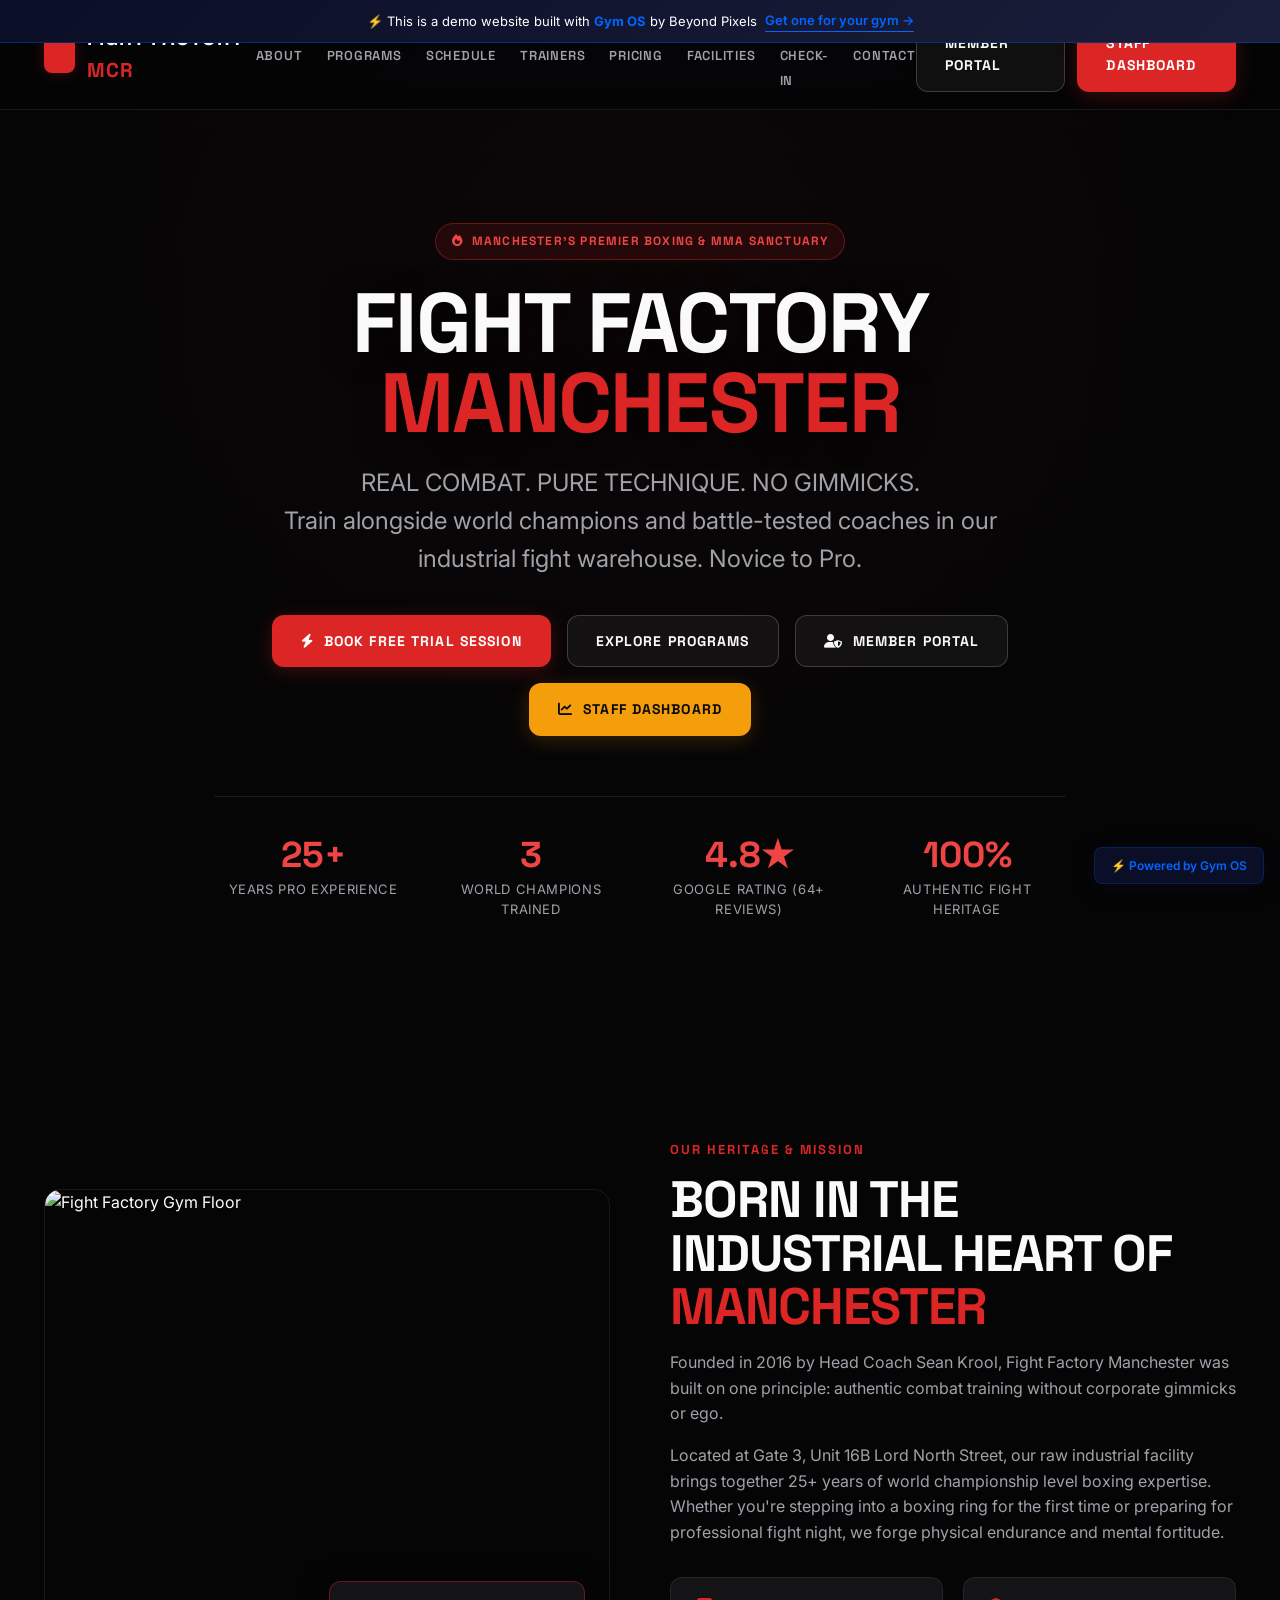
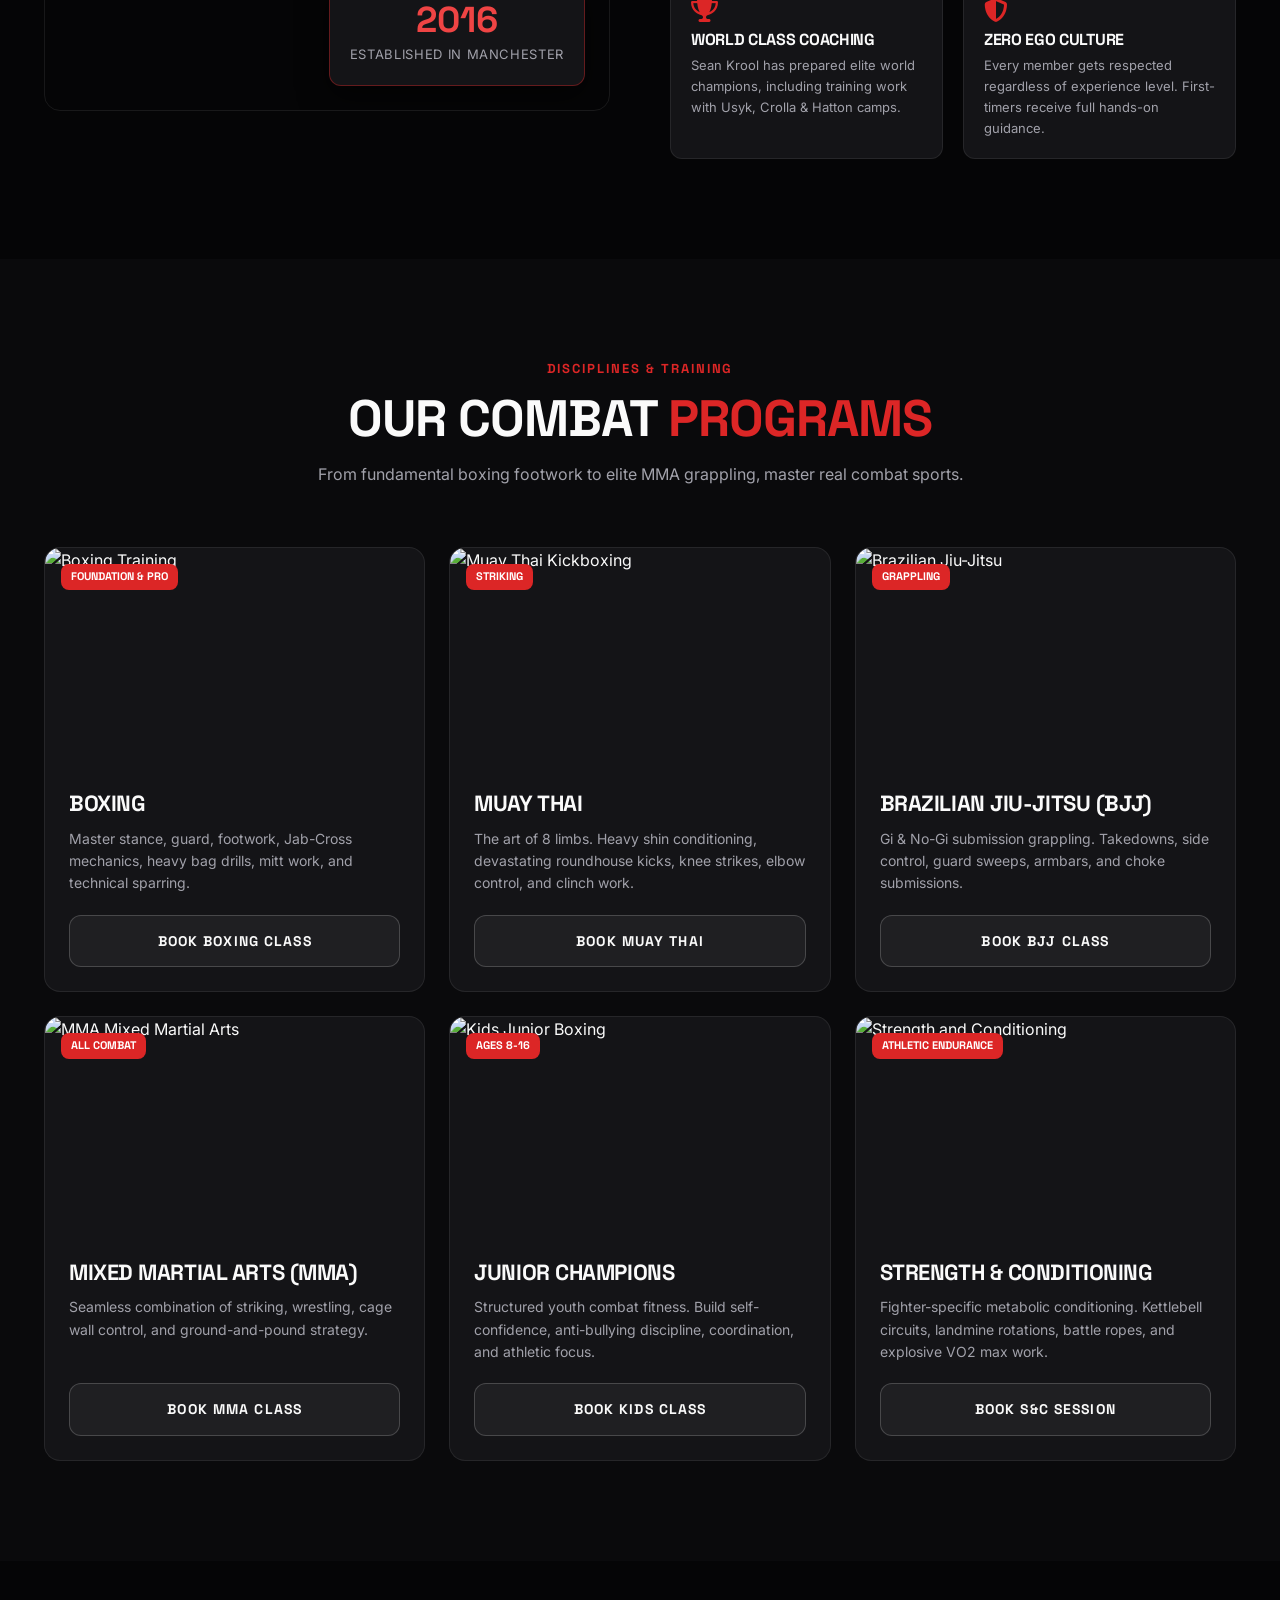
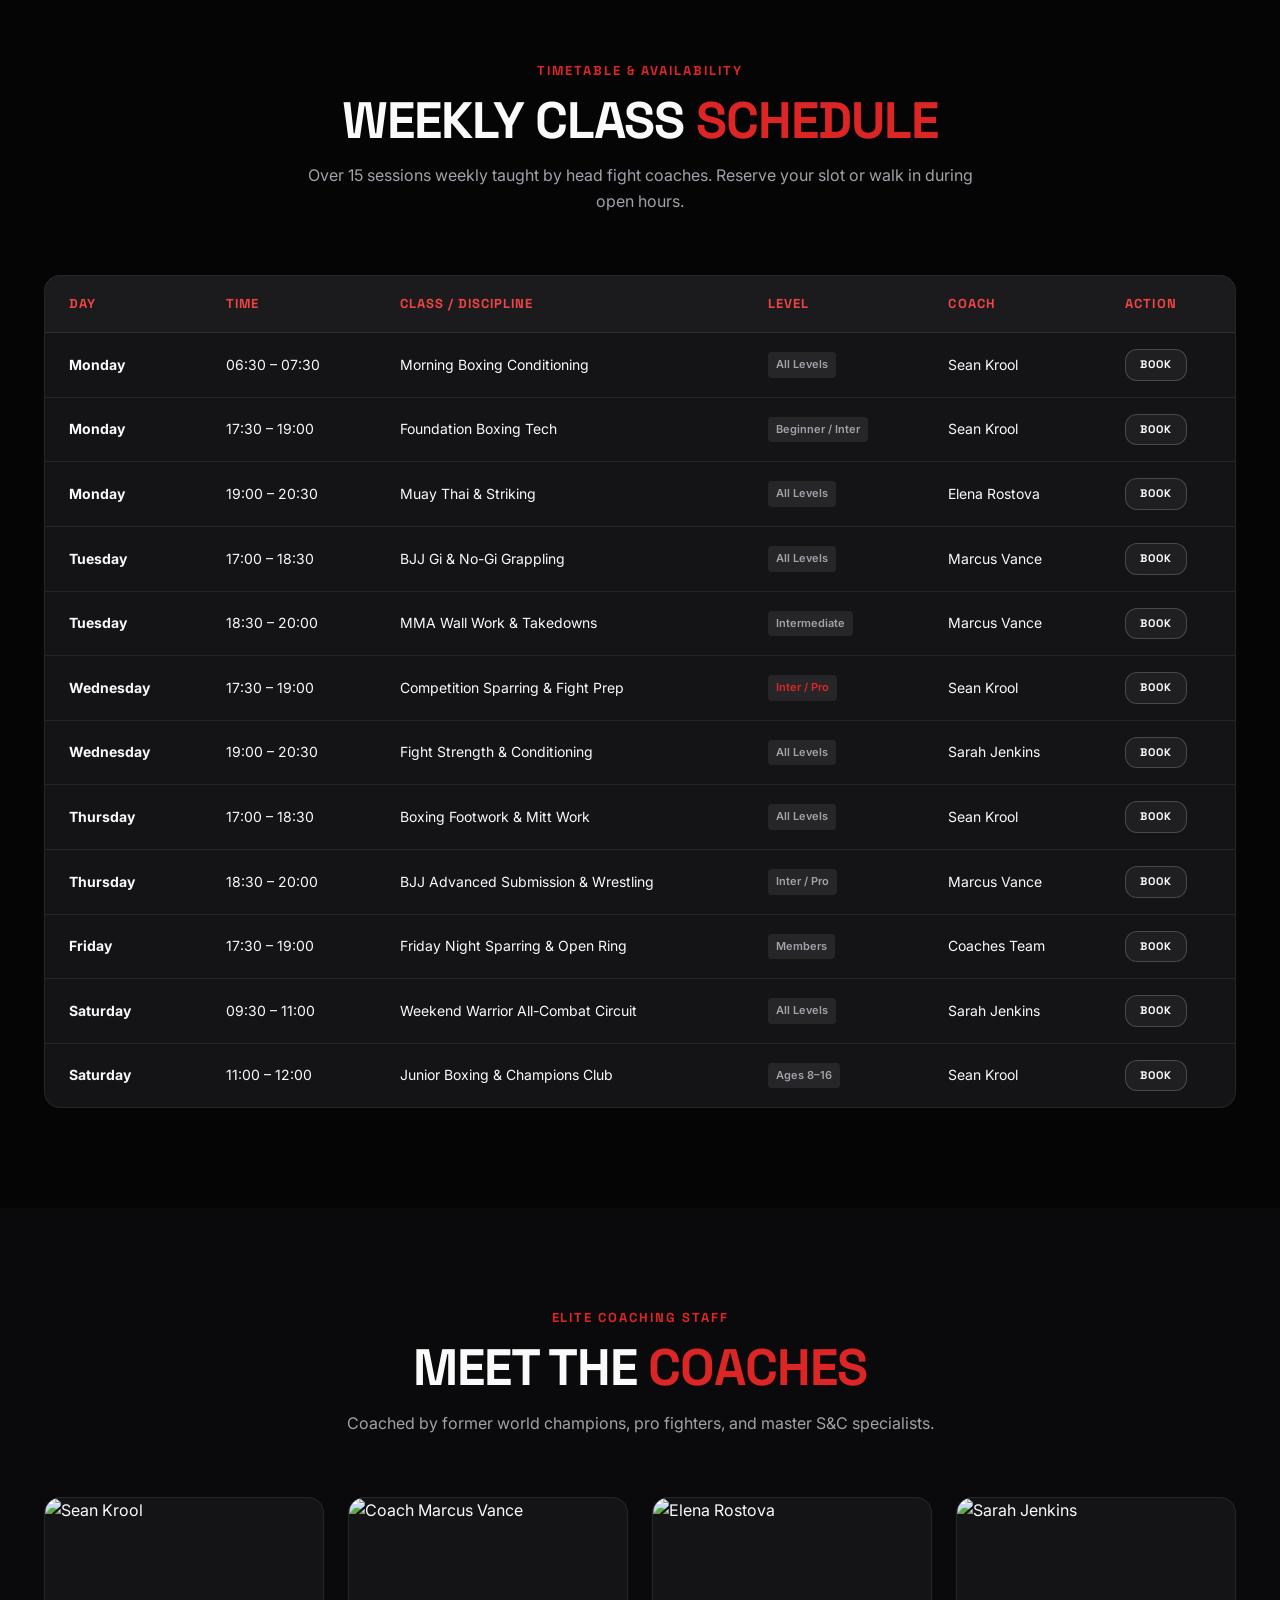
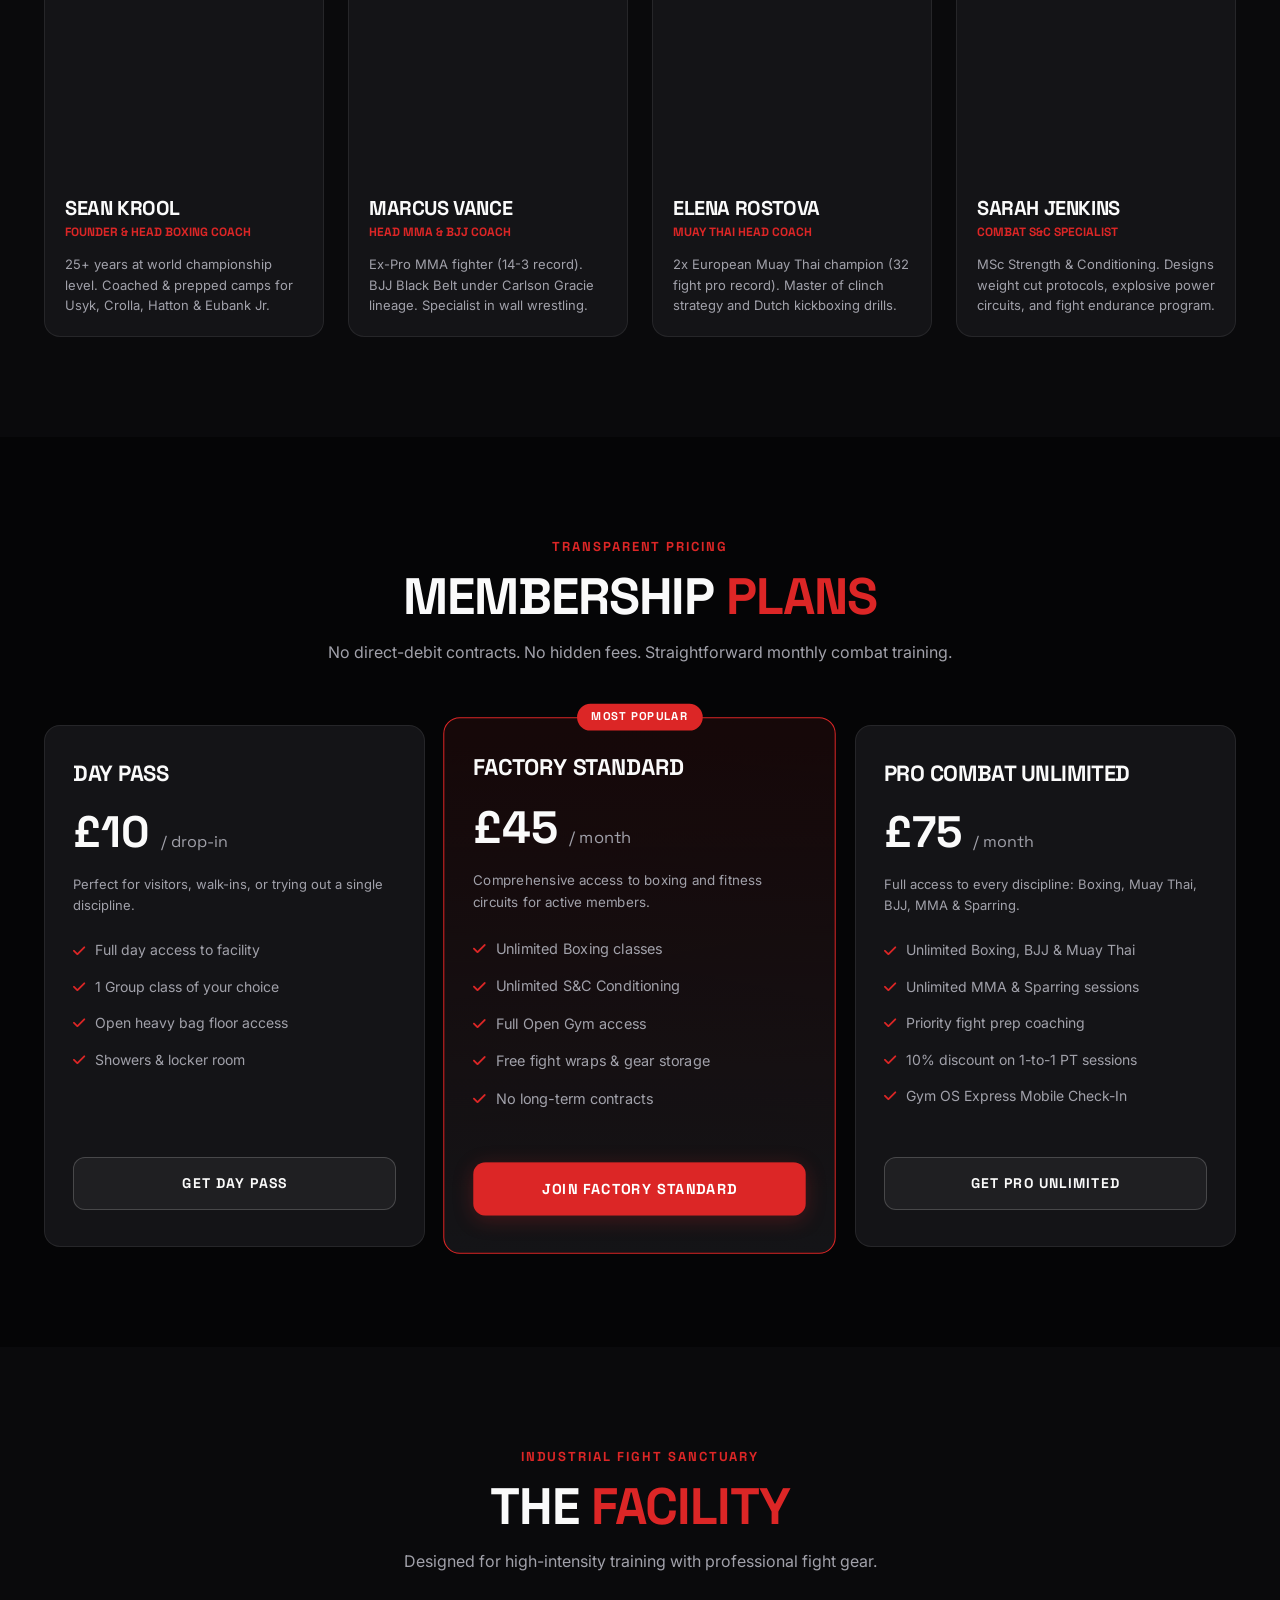
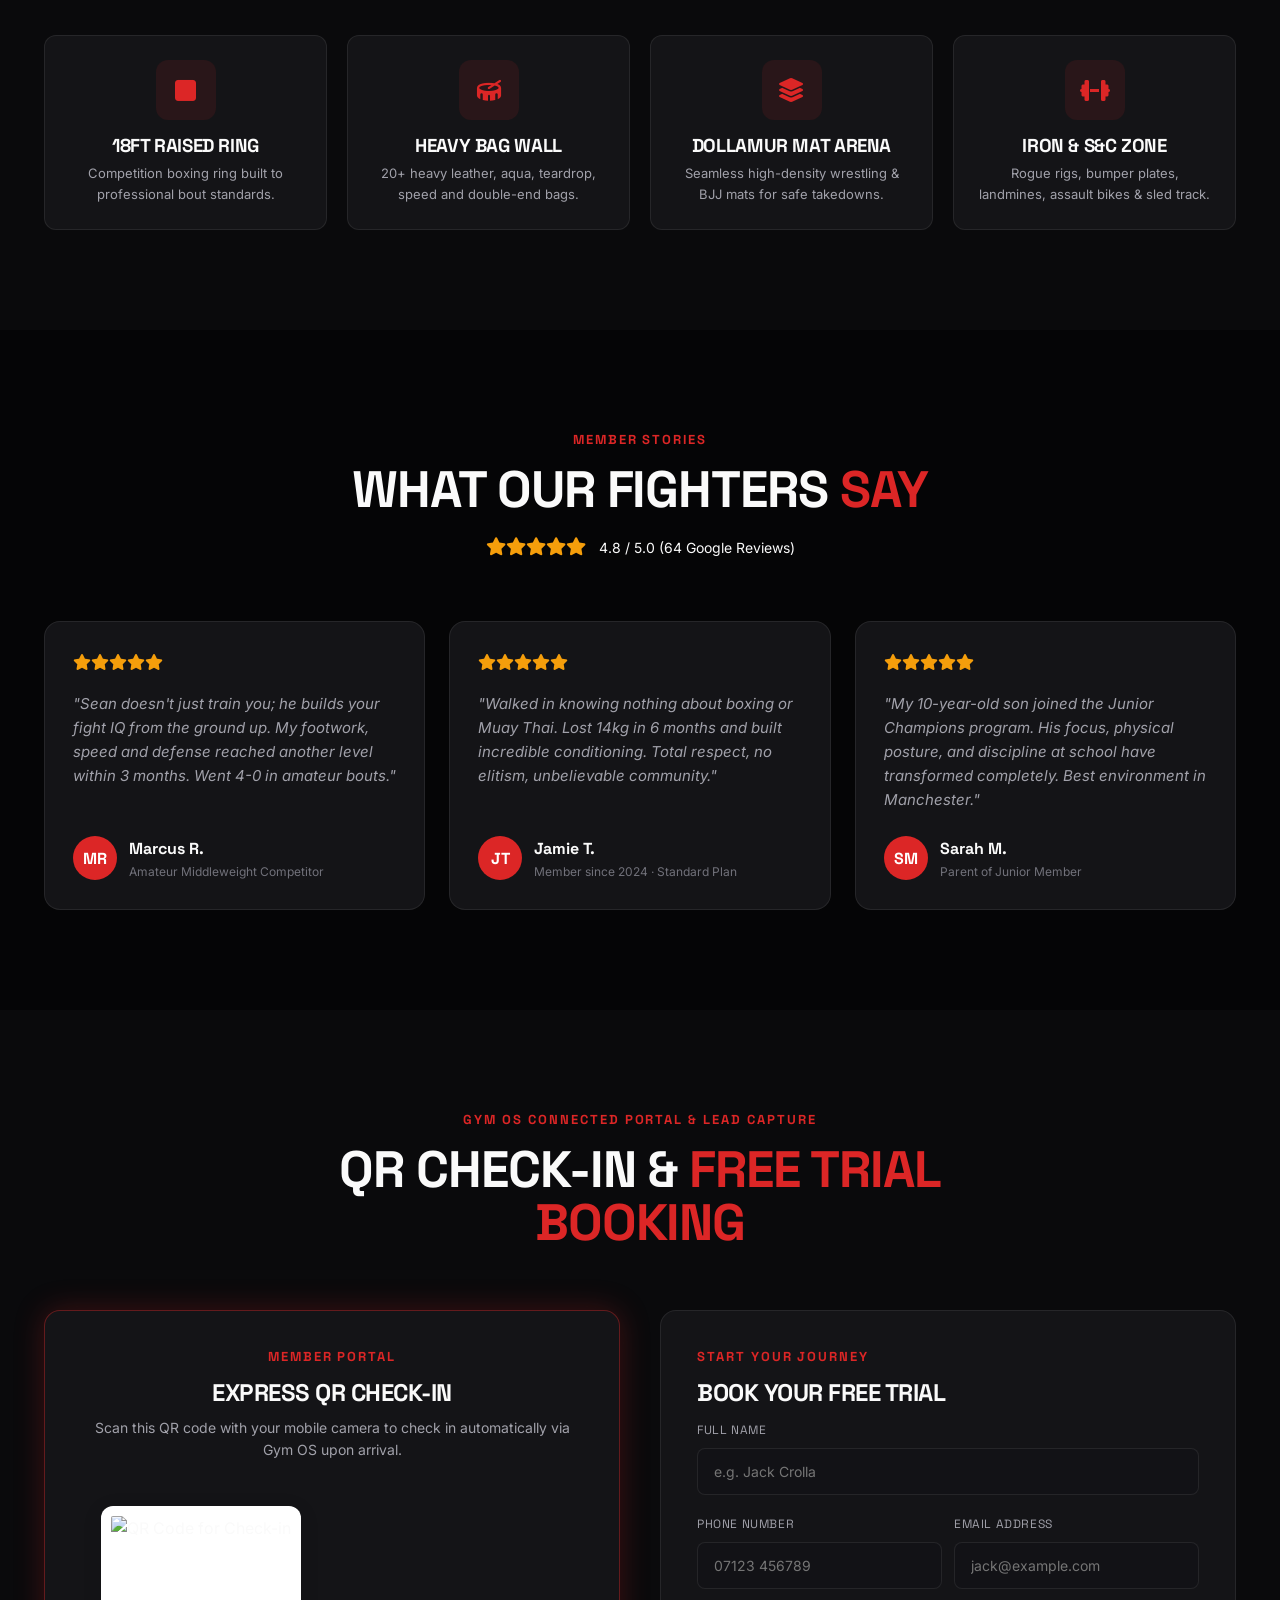
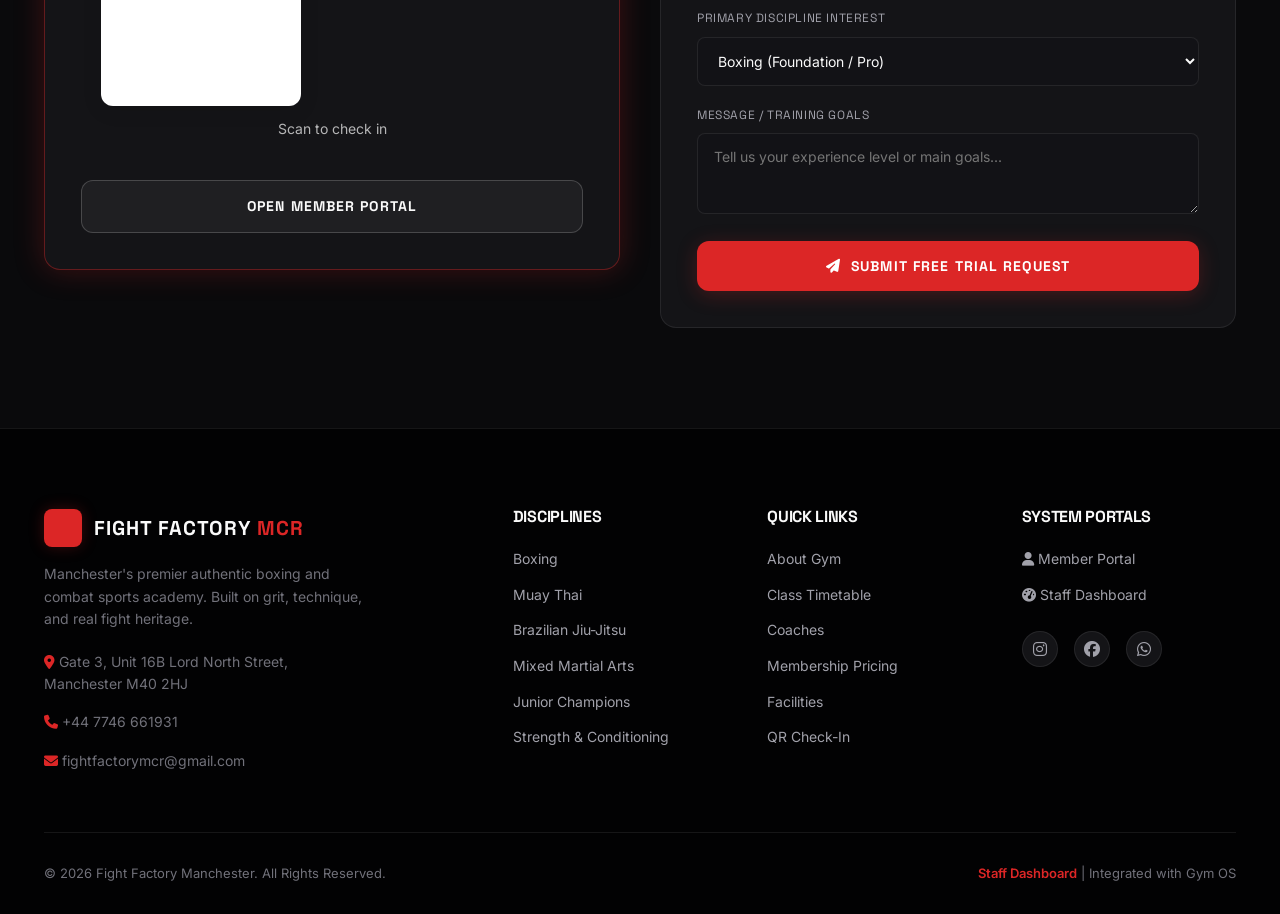
==== commit d15a475a: "fix: point member portal/dashboard to published Gym OS app, upgrade connect script to v2" ====
--- a/website/index.html
+++ b/website/index.html
@@ -1582,8 +1582,9 @@
     <!-- GYM OS INTEGRATION SCRIPT -->
     <script>
         window.GymOSConfig = { 
-            gymName: 'Fight Factory Manchester', 
-            isDemo: true 
+            gymName: 'Fight Factory Manchester',
+            isDemo: true,
+            poweredBy: true 
         };
     </script>
     <script src="../gym-os-connect.js"></script>
